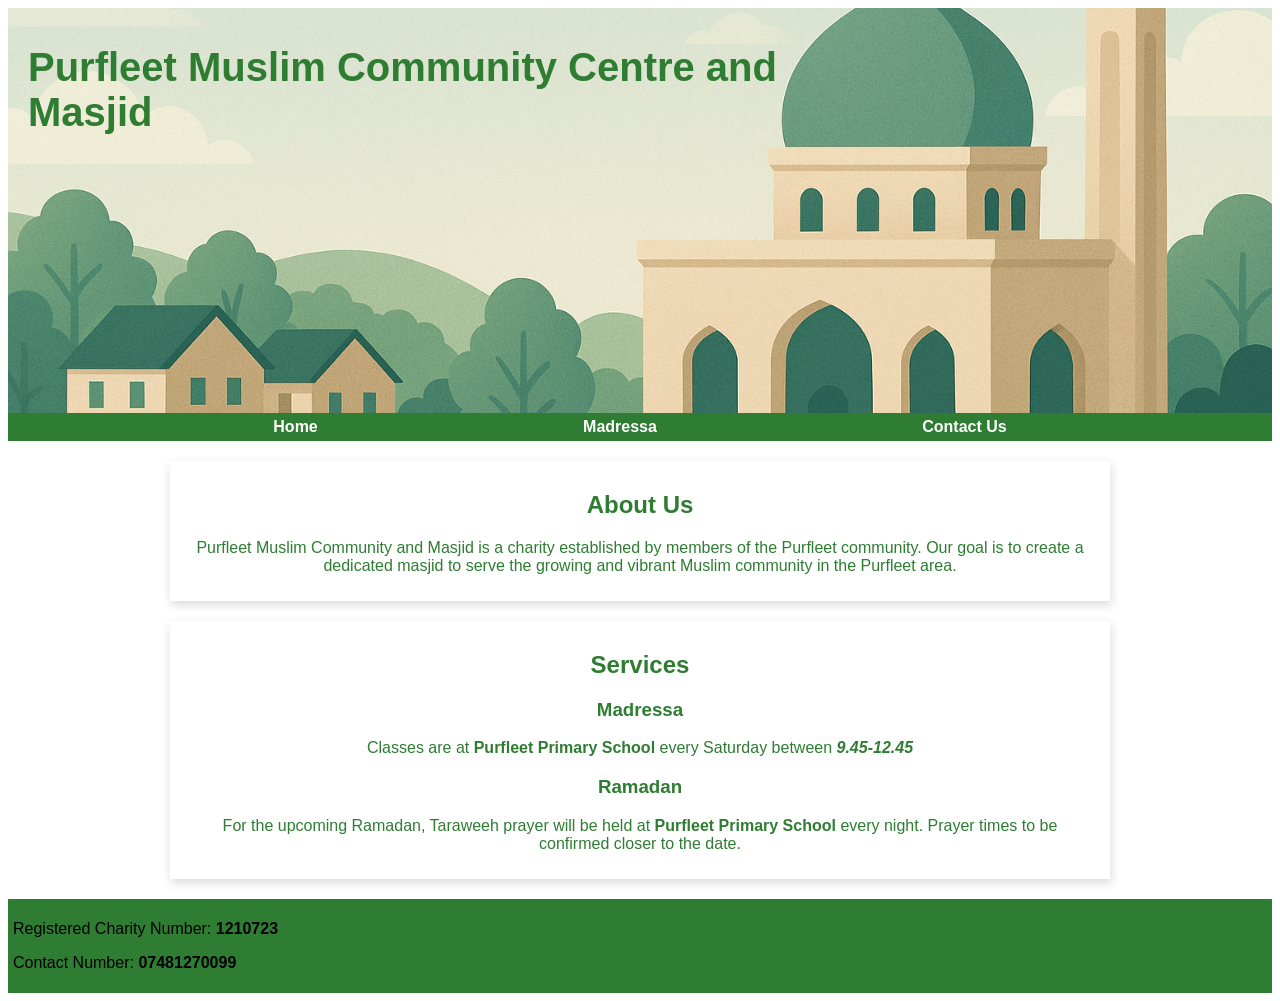
==== index.html @ 76c0813d "added about me section" ====
<!DOCTYPE html>
<html lang="en">
<head>
  <meta charset="UTF-8">
  <title>Purfleet Muslim Community Centre and Masjid</title>
  <meta name="viewport" content="width=device-width,initial-scale=1" >
  <link href="style.css" rel="stylesheet">
</head>
<body>
  <header>
    <div id="banner">
      <h1>Purfleet Muslim Community Centre and Masjid</h1>
    </div>
  </header>
    <nav class='main-nav'>
      <ul>
        <li><a href="./index.html">Home</a></li>
        <li><a href="#madressa">Madressa</a></li>
        <li><a href="#contact">Contact Us</a></li>
      </ul>
    </nav>
  <main>
    <section class='outer-section' id='about-us'>
      <h2>About Us</h2>
      <section>
        <p>Purfleet Muslim Community and Masjid is a charity established by members of the Purfleet community. Our goal is to create a dedicated masjid to serve the growing and vibrant Muslim community in the Purfleet area.</p>
      </section>
    </section>
    <section class='outer-section' id='services'>
      <h2>Services</h2>
      
      <section id="madressa">
        <h3>Madressa</h3>
        <p>Classes are at <strong>Purfleet Primary School</strong> every Saturday between <strong><em>9.45-12.45</em></strong></p>
      </section>
      <section id='ramadan'>
        <h3>Ramadan</h3>
        <p>For the upcoming Ramadan, Taraweeh prayer will be held at <strong>Purfleet Primary School</strong> every night. 
          Prayer times to be confirmed closer to the date.
        </p>
      </section>    
    </section>
    <!-- <section class='outer-section' id="prayer-time">
      <h2>Prayer Time</h2>
    </section>
    <section class='outer-section' id="so-far">
      <h2>Key Achievement</h2>
      <video src="https://www.youtube.com/watch?v=0PfQVgUFnUg" width="320" height="420" controls>
        content not available
      </video>
    </section> -->
  </main>
  <footer id='footer'>
    <p>Registered Charity Number: <strong>1210723</strong></p>
    <p id="contact">Contact Number: <strong>07481270099</strong></p>
  </footer>


  <script src="script.js"></script>
</body>
</html>
---- style.css ----
body {
  font-family: sans-serif;
  background-color: white;
}

#banner {
  background-image: url("logo3.png");
  
  width: 100%;
  height:45vh;
  background-size: cover;
  background-repeat: no-repeat;
  background-position: 100% 65%;
  position: relative;
}

h1 {
  position: absolute;
  color: #2e7d32;
  width:60%;
  top: 10px;
  left: 20px;
  font-size: clamp(1.4rem, 5vw, 2.5rem);

}

.main-nav {
  position: sticky;
  top: 0;
  z-index: 10;
  
}

.main-nav, footer {
  background-color: #2e7d32;
  padding: 5px;
}

.main-nav a {
  font-weight: 900;
  color: white;
  text-decoration: none;
  
}

.main-nav ul {
  list-style-type: none;
  margin: 0;
  padding: 0;
  display: flex;
  flex-wrap: wrap;
  justify-content: space-evenly;
}


.main-nav ul li a {
  padding: 5px;
}

li a:hover {
  background-color: #9ACD32;
}


section {
  color: #2e7d32;
  width: 80vw;
  margin: 0 auto;
  text-align: center;
  max-width: 900px;

}

.outer-section {
    padding: 10px 20px;
    margin: 20px auto;
    box-shadow: 1px 4px 10px rgba(0, 0, 0, 0.15);

}



table, th, td {
  border: 1px solid black;
}
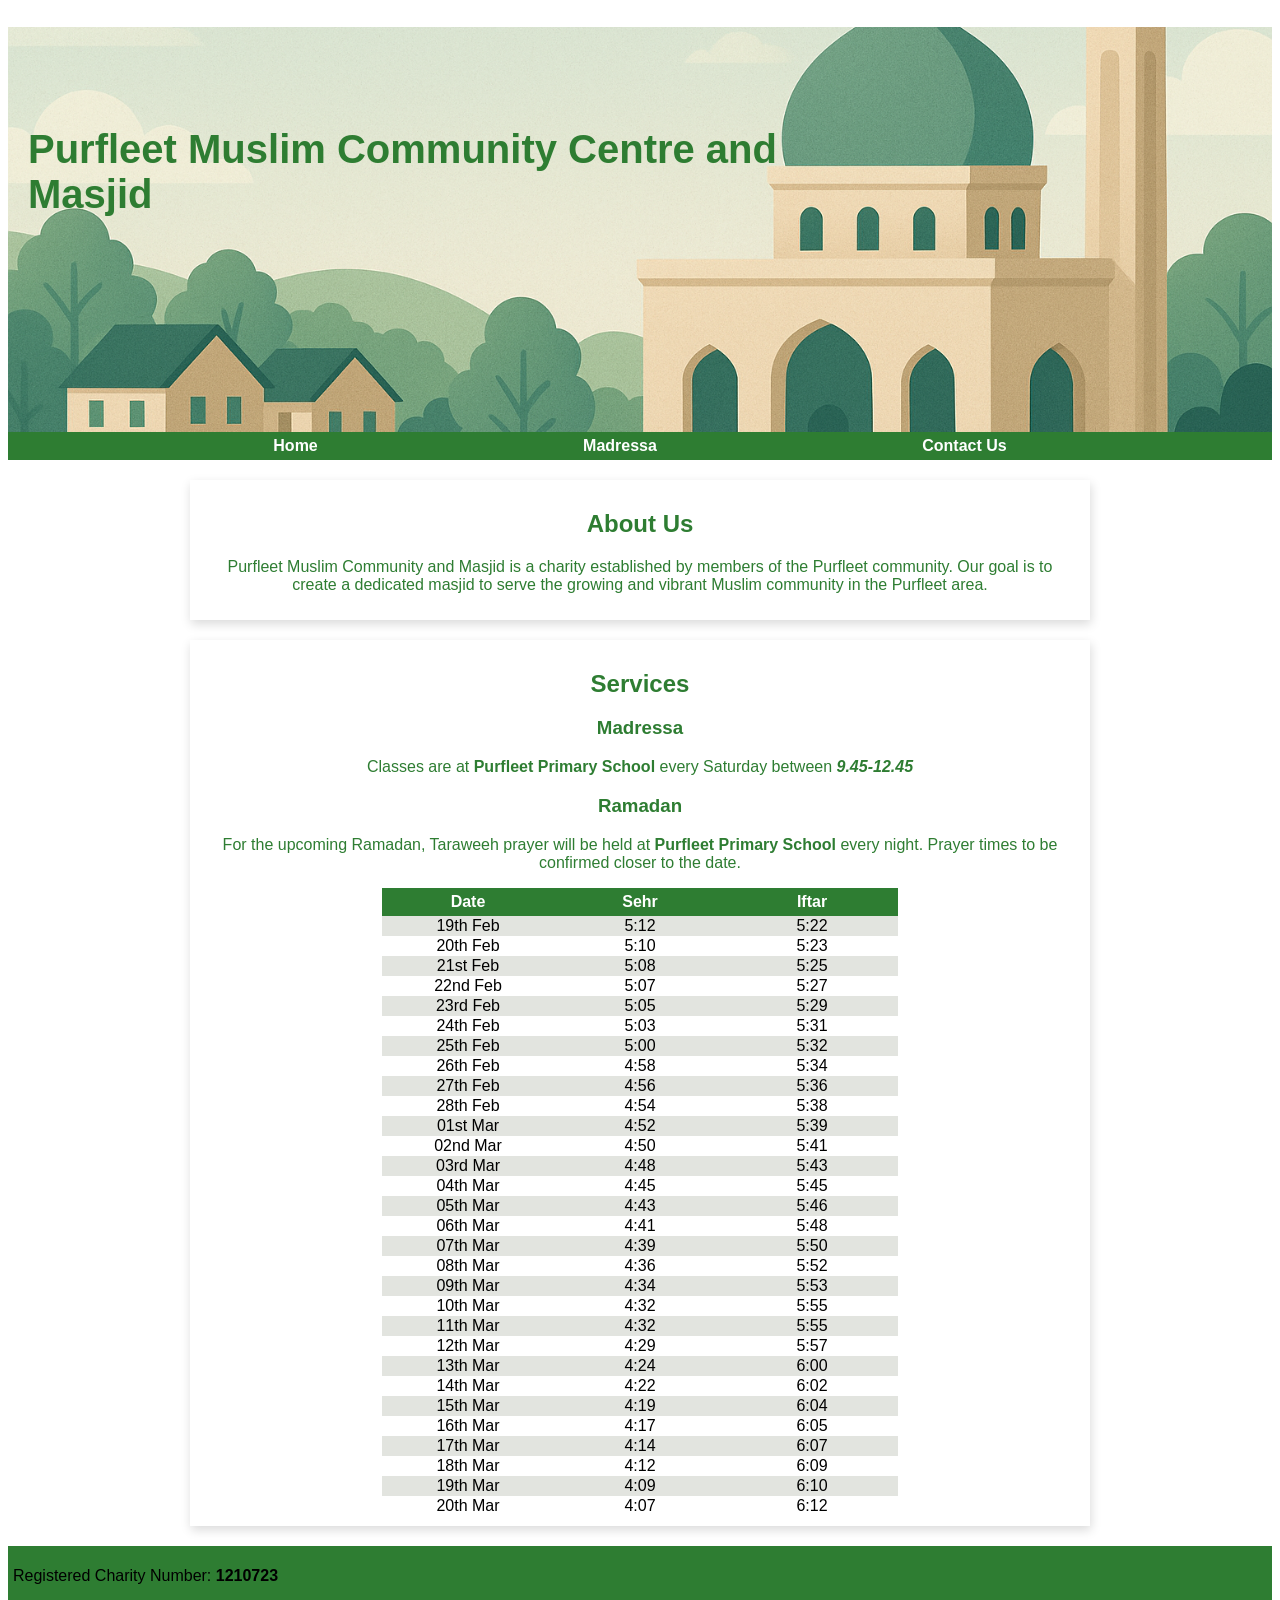
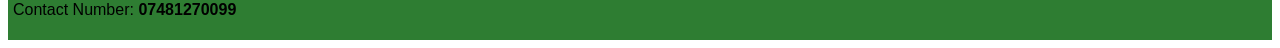
==== commit 1fadd8db: "add ramadan calander" ====
--- a/index.html
+++ b/index.html
@@ -20,6 +20,7 @@
       </ul>
     </nav>
   <main>
+    <!-- <a href="#" class="donate">Donate</a> -->
     <section class='outer-section' id='about-us'>
       <h2>About Us</h2>
       <section>
@@ -38,17 +39,360 @@
         <p>For the upcoming Ramadan, Taraweeh prayer will be held at <strong>Purfleet Primary School</strong> every night. 
           Prayer times to be confirmed closer to the date.
         </p>
+        <table>
+          <tr>
+            <th>
+              Date
+            </th>
+            <th>
+              Sehr
+            </th>
+            <th>
+              Iftar
+            </th>
+          </tr>
+          <tr class="dark">
+            <td>
+              19th Feb
+            </td>
+            <td>
+              5:12
+            </td>
+            <td>
+              5:22
+            </td>
+          </tr>
+          <tr class="light">
+            <td>
+              20th Feb
+            </td>
+            <td>
+              5:10
+            </td>
+            <td>
+              5:23
+            </td>
+          </tr>
+          <tr class="dark">
+            <td>
+              21st Feb
+            </td>
+            <td>
+              5:08
+            </td>
+            <td>
+              5:25
+            </td>
+          </tr>
+          <tr class="light">
+            <td>
+              22nd Feb
+            </td>
+            <td>
+              5:07
+            </td>
+            <td>
+              5:27
+            </td>
+          </tr>
+          <tr class="dark">
+            <td>
+              23rd Feb
+            </td>
+            <td>
+              5:05
+            </td>
+            <td>
+              5:29
+            </td>
+          </tr>
+          <tr class="light">
+            <td>
+              24th Feb
+            </td>
+            <td>
+              5:03
+            </td>
+            <td>
+              5:31
+            </td>
+          </tr>
+          <tr class="dark">
+            <td>
+              25th Feb
+            </td>
+            <td>
+              5:00
+            </td>
+            <td>
+              5:32
+            </td>
+          </tr>
+          <tr class="light">
+            <td>
+              26th Feb
+            </td>
+            <td>
+              4:58
+            </td>
+            <td>
+              5:34
+            </td>
+          </tr>
+          <tr class="dark">
+            <td>
+              27th Feb
+            </td>
+            <td>
+              4:56
+            </td>
+            <td>
+              5:36
+            </td>
+          </tr>
+          <tr class="light">
+            <td>
+              28th Feb
+            </td>
+            <td>
+              4:54
+            </td>
+            <td>
+              5:38
+            </td>
+          </tr>
+          <tr class="dark">
+            <td>
+              01st Mar
+            </td>
+            <td>
+              4:52
+            </td>
+            <td>
+              5:39
+            </td>
+          </tr>
+          <tr class="light">
+            <td>
+              02nd Mar
+            </td>
+            <td>
+              4:50
+            </td>
+            <td>
+              5:41
+            </td>
+          </tr>
+          <tr class="dark">
+            <td>
+              03rd Mar
+            </td>
+            <td>
+              4:48
+            </td>
+            <td>
+              5:43
+            </td>
+          </tr>
+          <tr class="light">
+            <td>
+              04th Mar
+            </td>
+            <td>
+              4:45
+            </td>
+            <td>
+              5:45
+            </td>
+          </tr>
+          <tr class="dark">
+            <td>
+              05th Mar
+            </td>
+            <td>
+              4:43
+            </td>
+            <td>
+              5:46
+            </td>
+          </tr>
+          <tr class="light">
+            <td>
+              06th Mar
+            </td>
+            <td>
+              4:41
+            </td>
+            <td>
+              5:48
+            </td>
+          </tr>
+          <tr class="dark">
+            <td>
+              07th Mar
+            </td>
+            <td>
+              4:39
+            </td>
+            <td>
+              5:50
+            </td>
+          </tr>
+          <tr class="light">
+            <td>
+              08th Mar
+            </td>
+            <td>
+              4:36
+            </td>
+            <td>
+              5:52
+            </td>
+          </tr>
+          <tr class="dark">
+            <td>
+              09th Mar
+            </td>
+            <td>
+              4:34
+            </td>
+            <td>
+              5:53
+            </td>
+          </tr>
+          <tr class="light">
+            <td>
+              10th Mar
+            </td>
+            <td>
+              4:32
+            </td>
+            <td>
+              5:55
+            </td>
+          </tr>
+          <tr class="dark">
+            <td>
+              11th Mar
+            </td>
+            <td>
+              4:32
+            </td>
+            <td>
+              5:55
+            </td>
+          </tr>
+          <tr class="light">
+            <td>
+              12th Mar
+            </td>
+            <td>
+              4:29
+            </td>
+            <td>
+              5:57
+            </td>
+          </tr>
+          <tr class="dark">
+            <td>
+              13th Mar
+            </td>
+            <td>
+              4:24
+            </td>
+            <td>
+              6:00
+            </td>
+          </tr>
+          <tr class="light">
+            <td>
+              14th Mar
+            </td>
+            <td>
+              4:22
+            </td>
+            <td>
+              6:02
+            </td>
+          </tr>
+          <tr class="dark">
+            <td>
+              15th Mar
+            </td>
+            <td>
+              4:19
+            </td>
+            <td>
+              6:04
+            </td>
+          </tr>
+          <tr class="light">
+            <td>
+              16th Mar
+            </td>
+            <td>
+              4:17
+            </td>
+            <td>
+              6:05
+            </td>
+          </tr>
+          <tr class="dark">
+            <td>
+              17th Mar
+            </td>
+            <td>
+              4:14
+            </td>
+            <td>
+              6:07
+            </td>
+          </tr>
+          <tr class="light">
+            <td>
+              18th Mar
+            </td>
+            <td>
+              4:12
+            </td>
+            <td>
+              6:09
+            </td>
+          </tr>
+          <tr class="dark">
+            <td>
+              19th Mar
+            </td>
+            <td>
+              4:09
+            </td>
+            <td>
+              6:10
+            </td>
+          </tr>
+          <tr class="light">
+            <td>
+              20th Mar
+            </td>
+            <td>
+              4:07
+            </td>
+            <td>
+              6:12
+            </td>
+          </tr>
+        </table>
       </section>    
     </section>
     <!-- <section class='outer-section' id="prayer-time">
       <h2>Prayer Time</h2>
-    </section>
-    <section class='outer-section' id="so-far">
+    </section> -->
+    <!-- <section class='outer-section' id="so-far">
       <h2>Key Achievement</h2>
       <video src="https://www.youtube.com/watch?v=0PfQVgUFnUg" width="320" height="420" controls>
         content not available
-      </video>
-    </section> -->
+      </video> -->
+    </section>
   </main>
   <footer id='footer'>
     <p>Registered Charity Number: <strong>1210723</strong></p>
@@ -58,4 +402,4 @@
 
   <script src="script.js"></script>
 </body>
-</html>
+</html>
--- a/style.css
+++ b/style.css
@@ -3,26 +3,33 @@
   background-color: white;
 }
 
+* {
+  box-sizing: border-box;
+}
+
+
 #banner {
   background-image: url("logo3.png");
-  
   width: 100%;
   height:45vh;
   background-size: cover;
   background-repeat: no-repeat;
   background-position: 100% 65%;
-  position: relative;
 }
 
+
+
 h1 {
-  position: absolute;
+  position: relative;
   color: #2e7d32;
   width:60%;
-  top: 10px;
+  top: 100px;
   left: 20px;
   font-size: clamp(1.4rem, 5vw, 2.5rem);
 
 }
+
+
 
 .main-nav {
   position: sticky;
@@ -36,7 +43,7 @@
   padding: 5px;
 }
 
-.main-nav a {
+.main-nav a, .donate {
   font-weight: 900;
   color: white;
   text-decoration: none;
@@ -57,14 +64,31 @@
   padding: 5px;
 }
 
-li a:hover {
+li a:hover, a.donate:hover {
   background-color: #9ACD32;
 }
 
+main {
+  width: 80vw;
+  margin: 0 auto;
+}
+
+.donate {
+  display: block;
+  padding: 5px;
+  background-color: #2e7d32;
+  margin-top: 50px;
+  margin: 10px auto;
+  text-align: center;
+  color: white;
+  border-radius: 5px;
+  max-width: 900px;
+
+}
 
 section {
   color: #2e7d32;
-  width: 80vw;
+  /* we still need margin to be auto since once we hit max-width but the main tag still will expand pass 900px so we need to center it within the main parent container */
   margin: 0 auto;
   text-align: center;
   max-width: 900px;
@@ -80,9 +104,31 @@
 
 
 
-table, th, td {
-  border: 1px solid black;
+ #ramadan table {
+  margin: 0 auto;
+  color: white;
+  border-collapse: collapse;
+  width: 60%;
+  table-layout: fixed;
+
+
+ }
+
+td {
+  color: black;
 }
 
+ #ramadan table th {
+    background-color: #2e7d32;
+    font-weight: 750;
+    padding: 5px;
+ }
 
+ #ramadan table .dark {
+  background-color: #e2e4df;
+ }
 
+ table .light {
+  background-color: #ffffff;
+ }
+
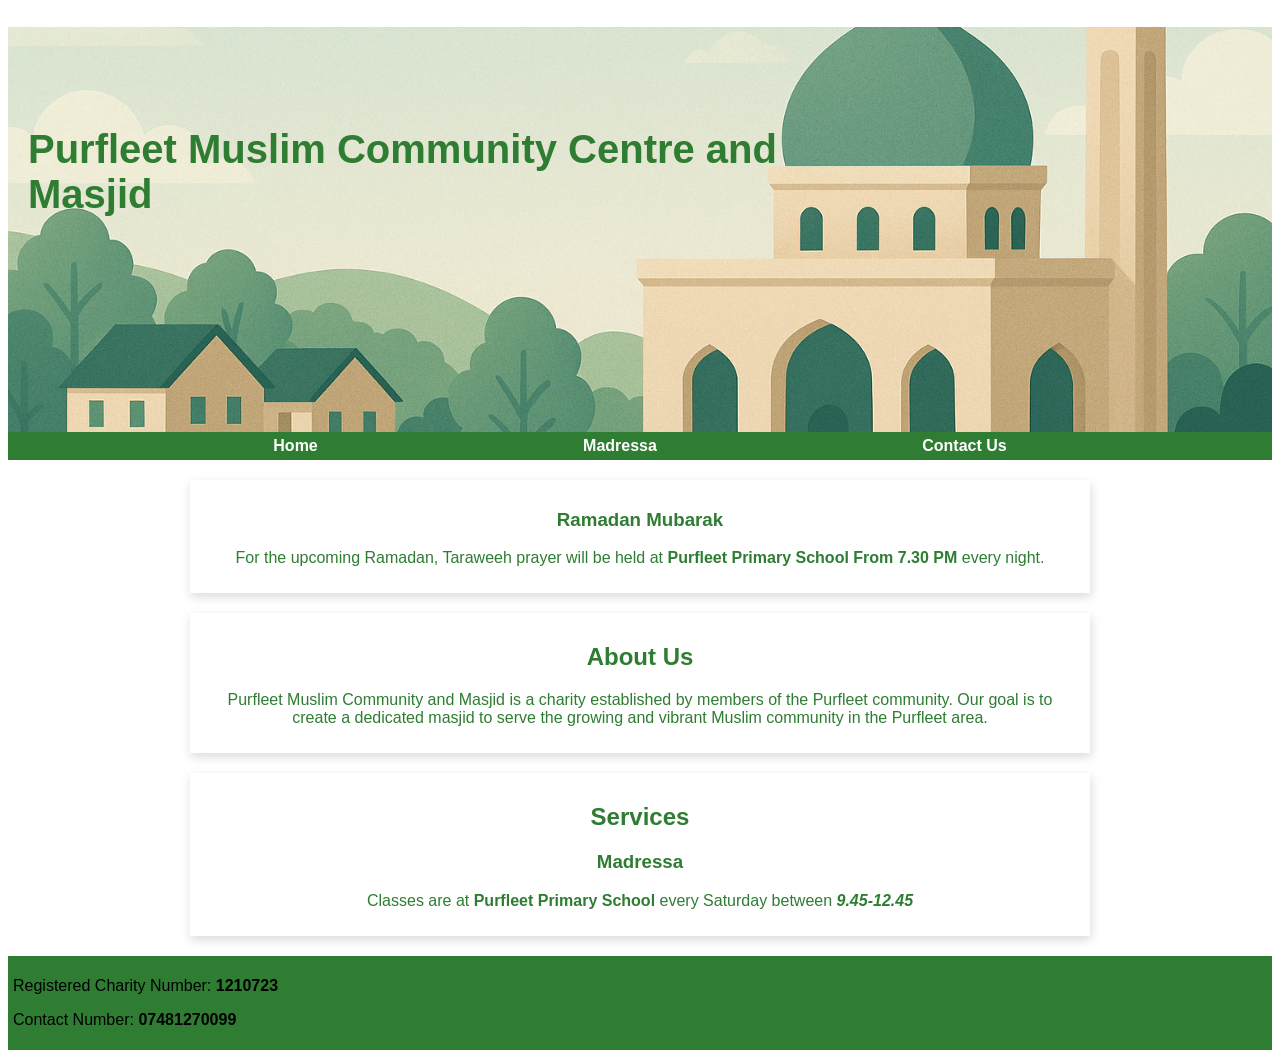
==== commit 26c0a0cc: "removed calander" ====
--- a/index.html
+++ b/index.html
@@ -21,6 +21,13 @@
     </nav>
   <main>
     <!-- <a href="#" class="donate">Donate</a> -->
+    <section class="outer-section" id="in-ramadarn">
+            <section id='ramadan'>
+        <h3>Ramadan Mubarak</h3>
+        <p>For the upcoming Ramadan, Taraweeh prayer will be held at <strong>Purfleet Primary School From 7.30 PM</strong> every night.
+        </p>
+      </section>    
+    </section>
     <section class='outer-section' id='about-us'>
       <h2>About Us</h2>
       <section>
@@ -35,353 +42,10 @@
         <p>Classes are at <strong>Purfleet Primary School</strong> every Saturday between <strong><em>9.45-12.45</em></strong></p>
       </section>
       <section id='ramadan'>
-        <h3>Ramadan</h3>
+        <!-- <h3>Ramadan</h3>
         <p>For the upcoming Ramadan, Taraweeh prayer will be held at <strong>Purfleet Primary School</strong> every night. 
           Prayer times to be confirmed closer to the date.
-        </p>
-        <table>
-          <tr>
-            <th>
-              Date
-            </th>
-            <th>
-              Sehr
-            </th>
-            <th>
-              Iftar
-            </th>
-          </tr>
-          <tr class="dark">
-            <td>
-              19th Feb
-            </td>
-            <td>
-              5:12
-            </td>
-            <td>
-              5:22
-            </td>
-          </tr>
-          <tr class="light">
-            <td>
-              20th Feb
-            </td>
-            <td>
-              5:10
-            </td>
-            <td>
-              5:23
-            </td>
-          </tr>
-          <tr class="dark">
-            <td>
-              21st Feb
-            </td>
-            <td>
-              5:08
-            </td>
-            <td>
-              5:25
-            </td>
-          </tr>
-          <tr class="light">
-            <td>
-              22nd Feb
-            </td>
-            <td>
-              5:07
-            </td>
-            <td>
-              5:27
-            </td>
-          </tr>
-          <tr class="dark">
-            <td>
-              23rd Feb
-            </td>
-            <td>
-              5:05
-            </td>
-            <td>
-              5:29
-            </td>
-          </tr>
-          <tr class="light">
-            <td>
-              24th Feb
-            </td>
-            <td>
-              5:03
-            </td>
-            <td>
-              5:31
-            </td>
-          </tr>
-          <tr class="dark">
-            <td>
-              25th Feb
-            </td>
-            <td>
-              5:00
-            </td>
-            <td>
-              5:32
-            </td>
-          </tr>
-          <tr class="light">
-            <td>
-              26th Feb
-            </td>
-            <td>
-              4:58
-            </td>
-            <td>
-              5:34
-            </td>
-          </tr>
-          <tr class="dark">
-            <td>
-              27th Feb
-            </td>
-            <td>
-              4:56
-            </td>
-            <td>
-              5:36
-            </td>
-          </tr>
-          <tr class="light">
-            <td>
-              28th Feb
-            </td>
-            <td>
-              4:54
-            </td>
-            <td>
-              5:38
-            </td>
-          </tr>
-          <tr class="dark">
-            <td>
-              01st Mar
-            </td>
-            <td>
-              4:52
-            </td>
-            <td>
-              5:39
-            </td>
-          </tr>
-          <tr class="light">
-            <td>
-              02nd Mar
-            </td>
-            <td>
-              4:50
-            </td>
-            <td>
-              5:41
-            </td>
-          </tr>
-          <tr class="dark">
-            <td>
-              03rd Mar
-            </td>
-            <td>
-              4:48
-            </td>
-            <td>
-              5:43
-            </td>
-          </tr>
-          <tr class="light">
-            <td>
-              04th Mar
-            </td>
-            <td>
-              4:45
-            </td>
-            <td>
-              5:45
-            </td>
-          </tr>
-          <tr class="dark">
-            <td>
-              05th Mar
-            </td>
-            <td>
-              4:43
-            </td>
-            <td>
-              5:46
-            </td>
-          </tr>
-          <tr class="light">
-            <td>
-              06th Mar
-            </td>
-            <td>
-              4:41
-            </td>
-            <td>
-              5:48
-            </td>
-          </tr>
-          <tr class="dark">
-            <td>
-              07th Mar
-            </td>
-            <td>
-              4:39
-            </td>
-            <td>
-              5:50
-            </td>
-          </tr>
-          <tr class="light">
-            <td>
-              08th Mar
-            </td>
-            <td>
-              4:36
-            </td>
-            <td>
-              5:52
-            </td>
-          </tr>
-          <tr class="dark">
-            <td>
-              09th Mar
-            </td>
-            <td>
-              4:34
-            </td>
-            <td>
-              5:53
-            </td>
-          </tr>
-          <tr class="light">
-            <td>
-              10th Mar
-            </td>
-            <td>
-              4:32
-            </td>
-            <td>
-              5:55
-            </td>
-          </tr>
-          <tr class="dark">
-            <td>
-              11th Mar
-            </td>
-            <td>
-              4:32
-            </td>
-            <td>
-              5:55
-            </td>
-          </tr>
-          <tr class="light">
-            <td>
-              12th Mar
-            </td>
-            <td>
-              4:29
-            </td>
-            <td>
-              5:57
-            </td>
-          </tr>
-          <tr class="dark">
-            <td>
-              13th Mar
-            </td>
-            <td>
-              4:24
-            </td>
-            <td>
-              6:00
-            </td>
-          </tr>
-          <tr class="light">
-            <td>
-              14th Mar
-            </td>
-            <td>
-              4:22
-            </td>
-            <td>
-              6:02
-            </td>
-          </tr>
-          <tr class="dark">
-            <td>
-              15th Mar
-            </td>
-            <td>
-              4:19
-            </td>
-            <td>
-              6:04
-            </td>
-          </tr>
-          <tr class="light">
-            <td>
-              16th Mar
-            </td>
-            <td>
-              4:17
-            </td>
-            <td>
-              6:05
-            </td>
-          </tr>
-          <tr class="dark">
-            <td>
-              17th Mar
-            </td>
-            <td>
-              4:14
-            </td>
-            <td>
-              6:07
-            </td>
-          </tr>
-          <tr class="light">
-            <td>
-              18th Mar
-            </td>
-            <td>
-              4:12
-            </td>
-            <td>
-              6:09
-            </td>
-          </tr>
-          <tr class="dark">
-            <td>
-              19th Mar
-            </td>
-            <td>
-              4:09
-            </td>
-            <td>
-              6:10
-            </td>
-          </tr>
-          <tr class="light">
-            <td>
-              20th Mar
-            </td>
-            <td>
-              4:07
-            </td>
-            <td>
-              6:12
-            </td>
-          </tr>
-        </table>
+        </p> -->
       </section>    
     </section>
     <!-- <section class='outer-section' id="prayer-time">
--- a/style.css
+++ b/style.css
@@ -104,11 +104,11 @@
 
 
 
- #ramadan table {
+table {
   margin: 0 auto;
   color: white;
   border-collapse: collapse;
-  width: 60%;
+  width: 80%;
   table-layout: fixed;
 
 
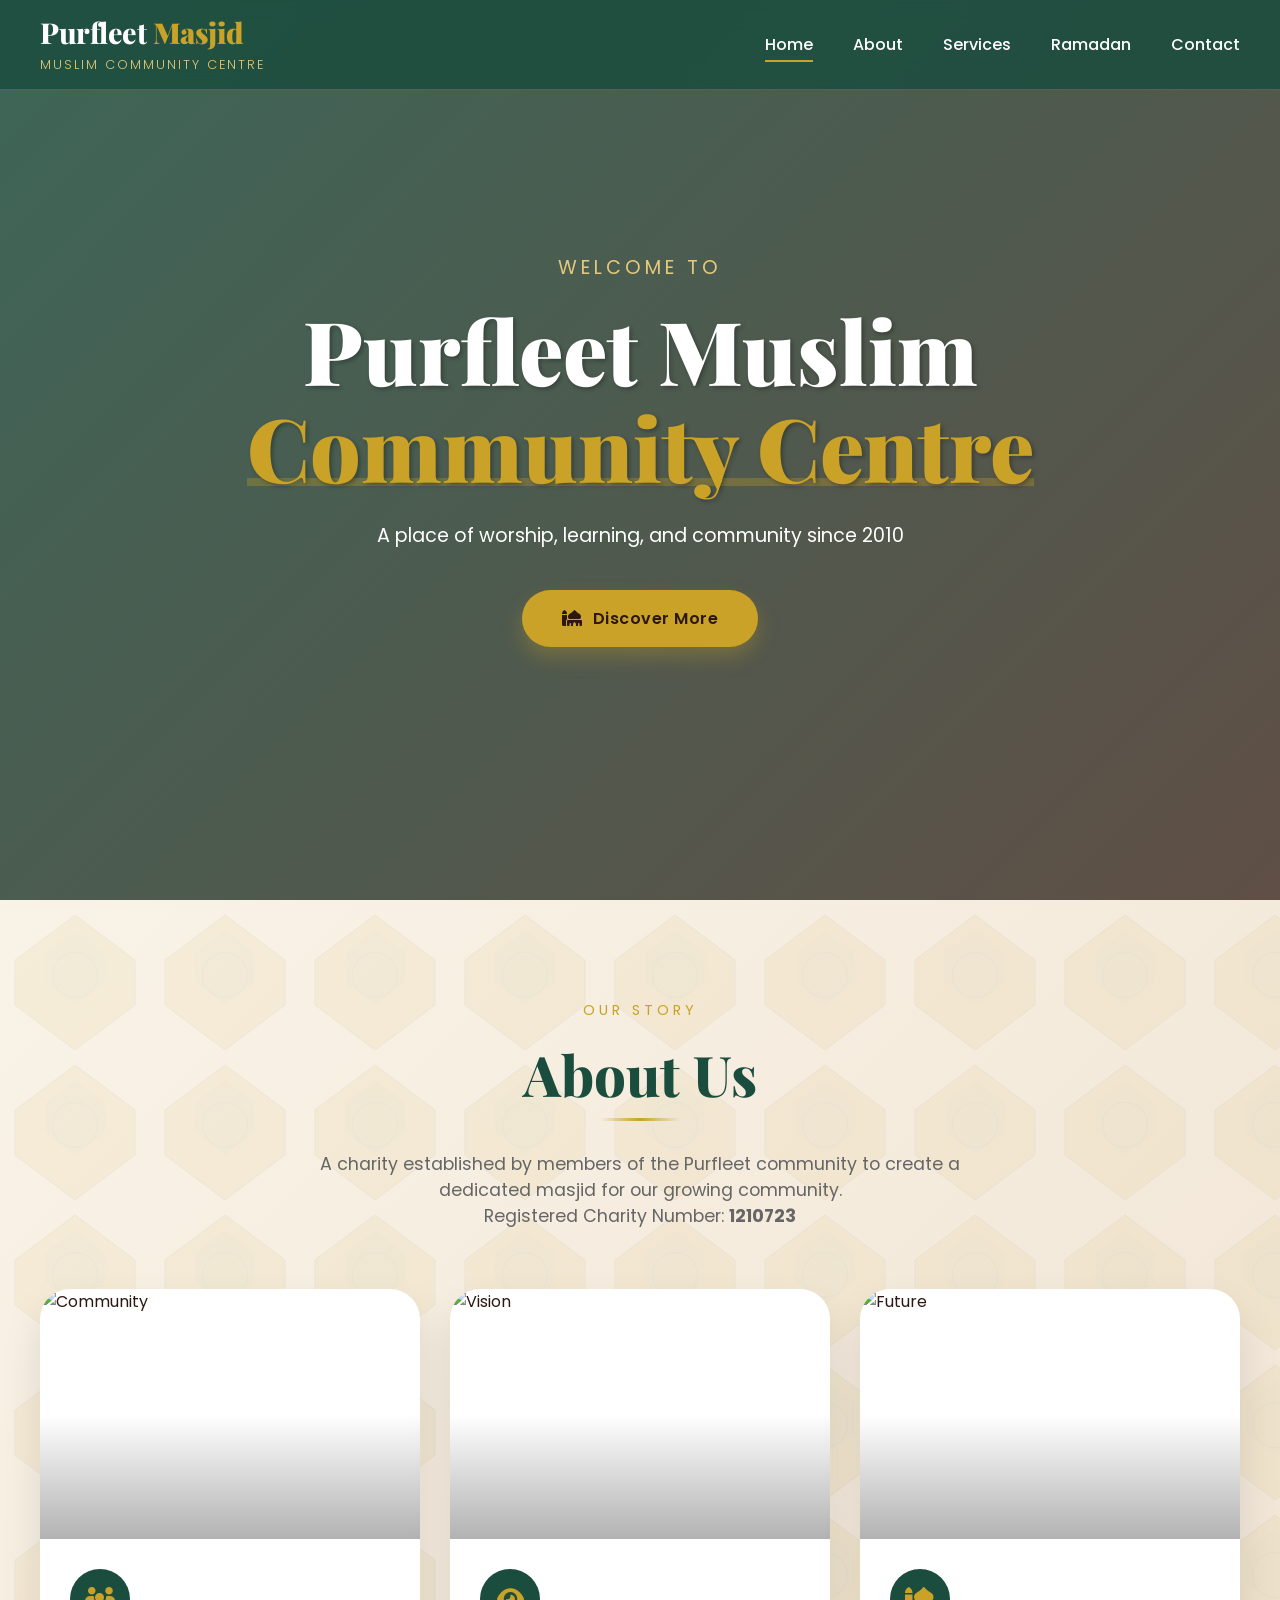
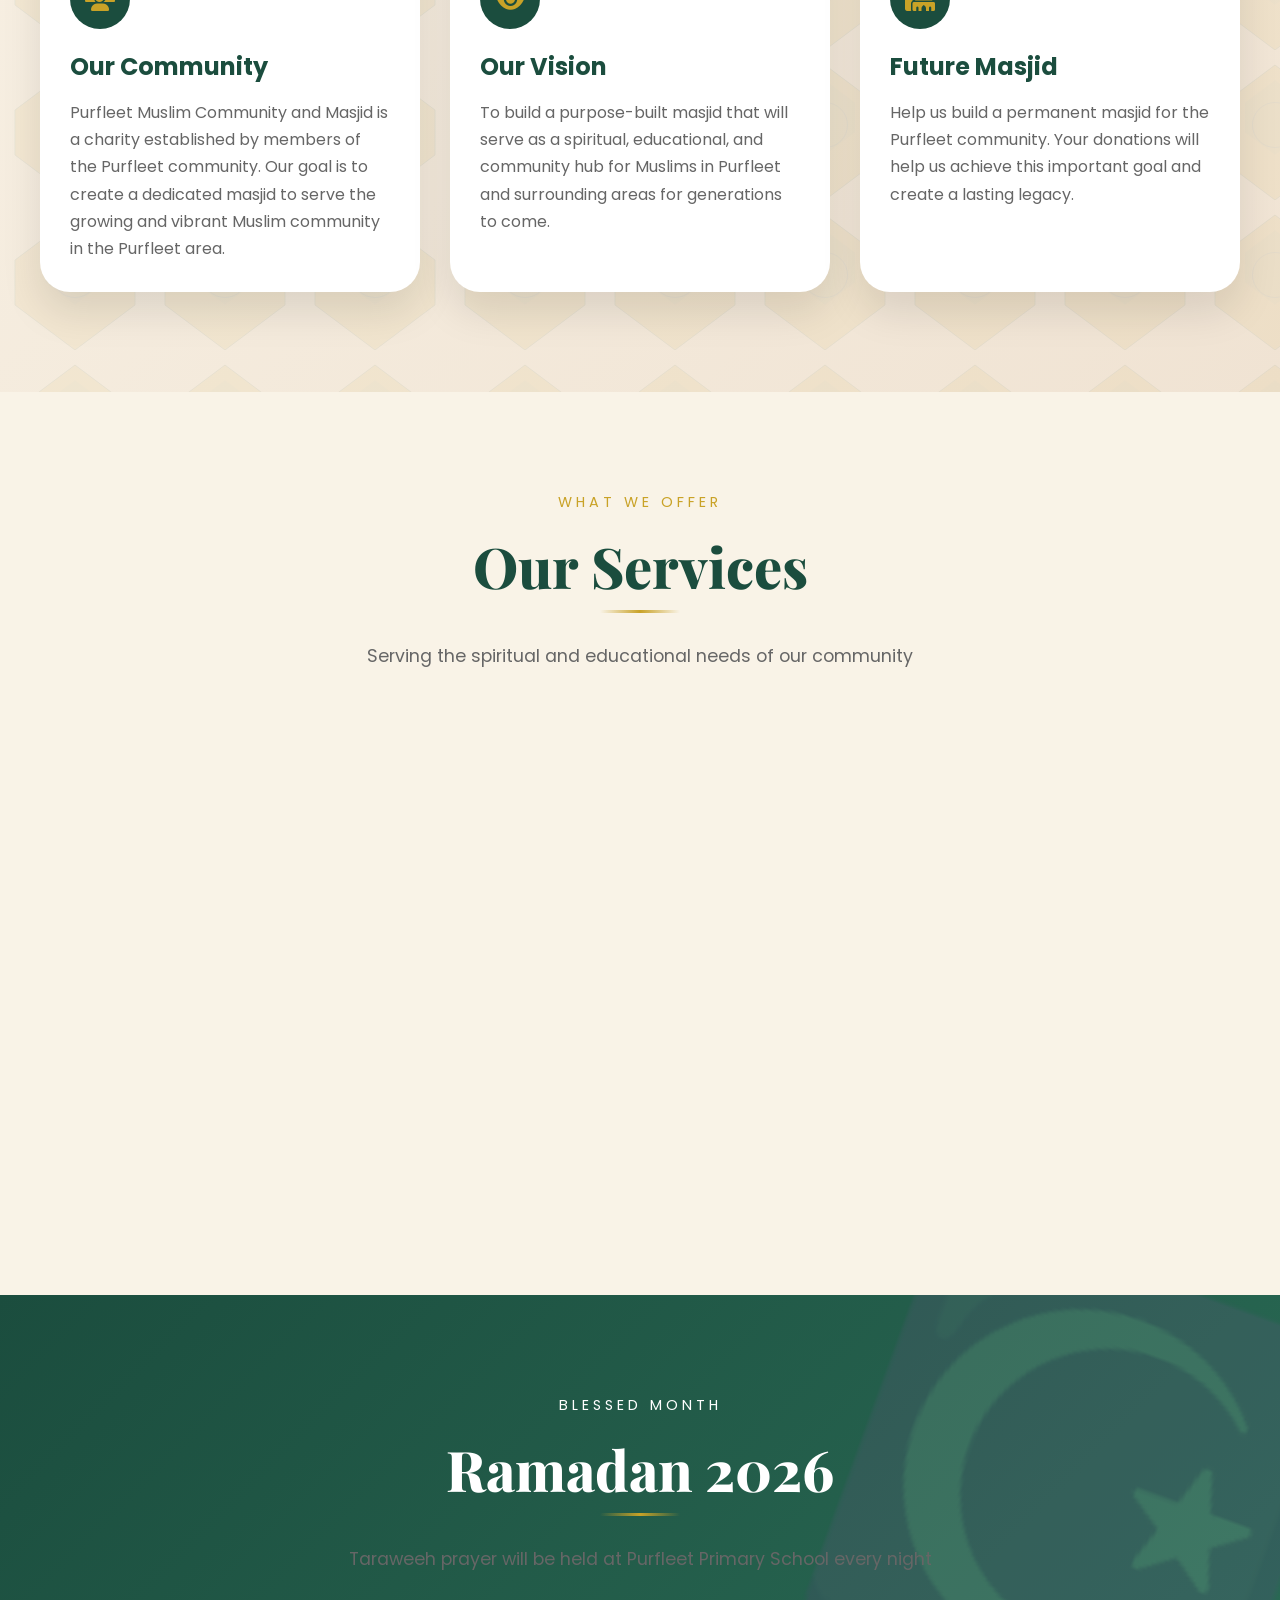
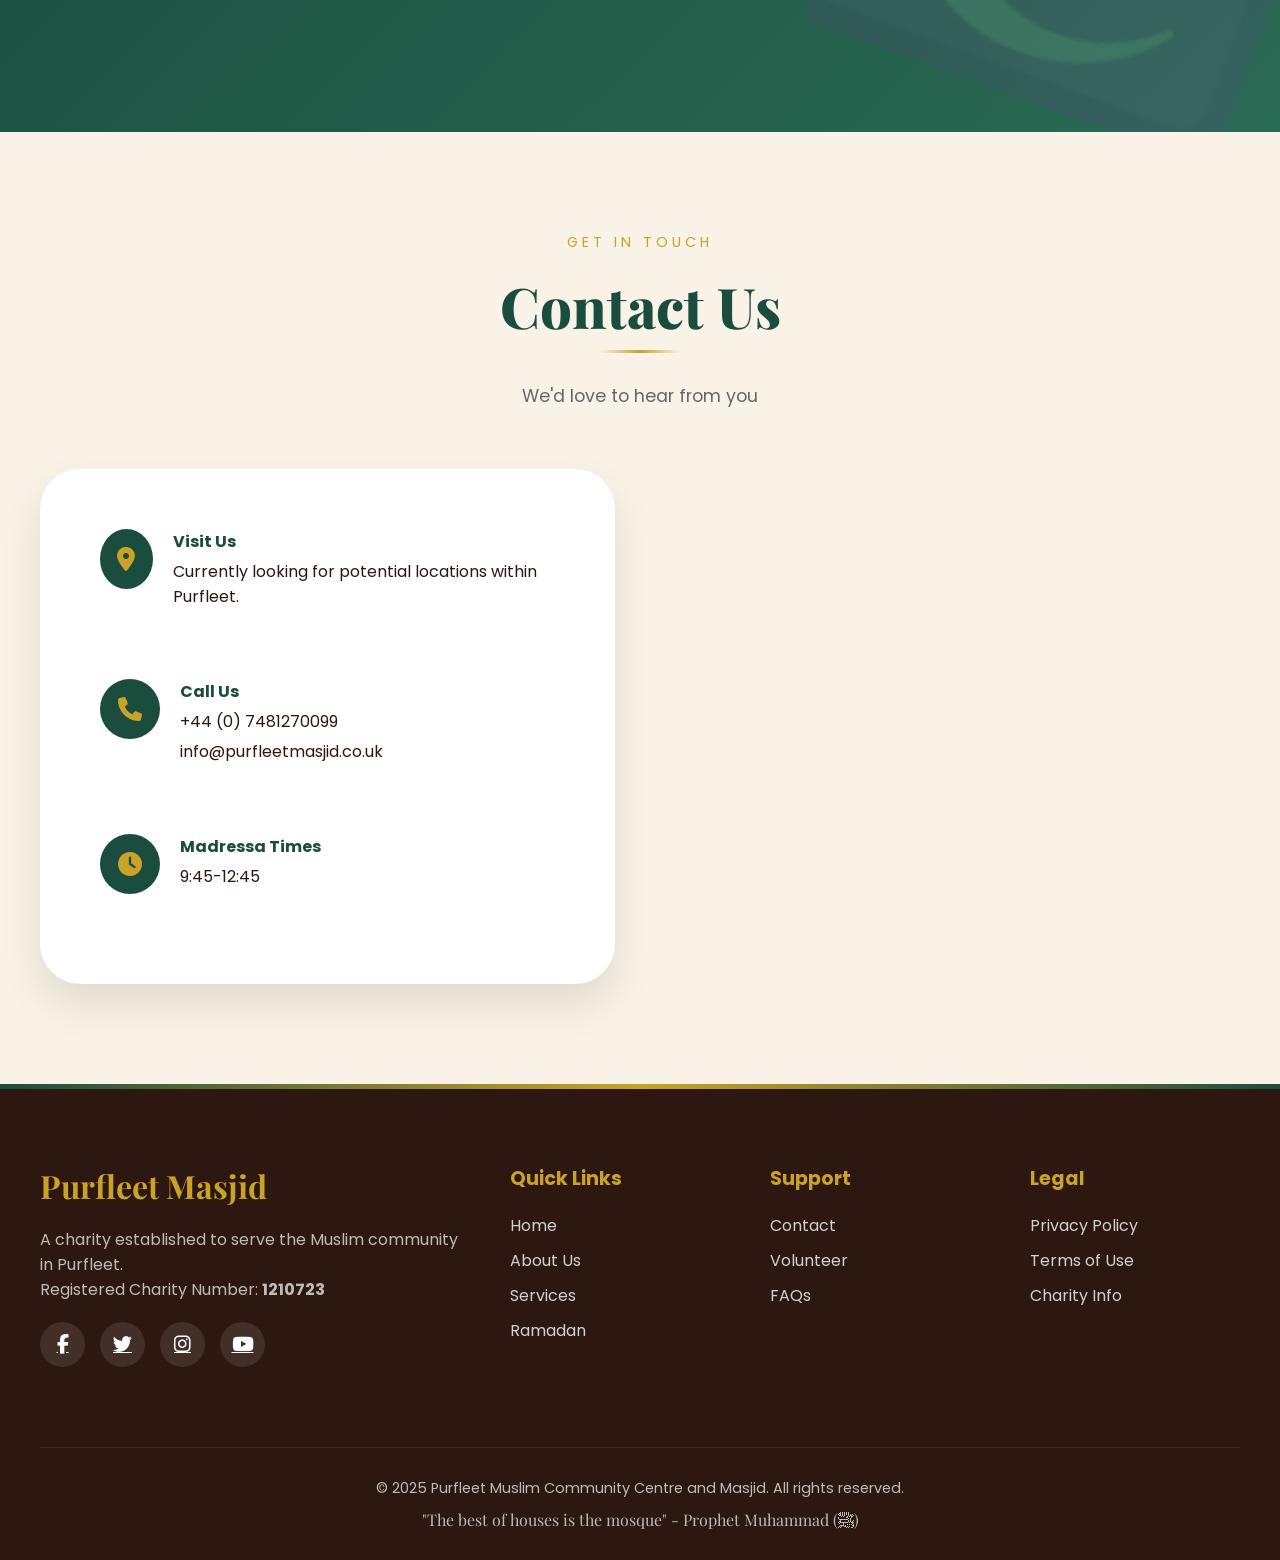
==== commit aeef3095: "updated look" ====
--- a/index.html
+++ b/index.html
@@ -1,69 +1,1536 @@
 <!DOCTYPE html>
 <html lang="en">
 <head>
-  <meta charset="UTF-8">
-  <title>Purfleet Muslim Community Centre and Masjid</title>
-  <meta name="viewport" content="width=device-width,initial-scale=1" >
-  <link href="style.css" rel="stylesheet">
+    <meta charset="UTF-8">
+    <meta name="viewport" content="width=device-width, initial-scale=1.0">
+    <title>Purfleet Masjid | Community & Spirituality</title>
+    <!-- Font Awesome 6 -->
+    <link rel="stylesheet" href="https://cdnjs.cloudflare.com/ajax/libs/font-awesome/6.4.0/css/all.min.css">
+    <!-- Google Fonts - More Premium Fonts -->
+    <link href="https://fonts.googleapis.com/css2?family=Playfair+Display:wght@400;500;600;700;800;900&family=Poppins:wght@300;400;500;600;700&display=swap" rel="stylesheet">
+    <!-- AOS Animation -->
+    <link href="https://unpkg.com/aos@2.3.1/dist/aos.css" rel="stylesheet">
+    <!-- Swiper for Carousels -->
+    <link rel="stylesheet" href="https://cdn.jsdelivr.net/npm/swiper@11/swiper-bundle.min.css" />
+    <style>
+        * {
+            margin: 0;
+            padding: 0;
+            box-sizing: border-box;
+        }
+
+        :root {
+            --primary-green: #1B4D3E;
+            --secondary-green: #2A6B55;
+            --accent-gold: #C9A227;
+            --light-gold: #E5C87B;
+            --cream: #F9F3E7;
+            --deep-cream: #F0E3D3;
+            --dark-brown: #2C1810;
+            --text-dark: #2C1810;
+            --text-light: #FFFFFF;
+            --shadow-premium: 0 20px 40px rgba(0,0,0,0.15), 0 10px 20px rgba(0,0,0,0.1);
+            --transition-smooth: all 0.5s cubic-bezier(0.4, 0, 0.2, 1);
+        }
+
+        body {
+            font-family: 'Poppins', sans-serif;
+            color: var(--text-dark);
+            background-color: var(--cream);
+            overflow-x: hidden;
+        }
+
+        /* Premium Islamic Pattern Background */
+        .premium-bg {
+            position: relative;
+            background: linear-gradient(135deg, var(--cream) 0%, var(--deep-cream) 100%);
+        }
+
+        .premium-bg::before {
+            content: "";
+            position: absolute;
+            top: 0;
+            left: 0;
+            right: 0;
+            bottom: 0;
+            background-image: url('data:image/svg+xml;utf8,<svg xmlns="http://www.w3.org/2000/svg" viewBox="0 0 200 200" opacity="0.08"><path d="M100 20 L180 80 L180 140 L100 200 L20 140 L20 80 Z" fill="%23C9A227" stroke="%231B4D3E" stroke-width="1"/><circle cx="100" cy="100" r="30" fill="none" stroke="%231B4D3E" stroke-width="1"/><path d="M100 40 L140 70 L140 110 L100 140 L60 110 L60 70 Z" fill="%231B4D3E" opacity="0.2"/></svg>');
+            background-size: 150px 150px;
+            background-repeat: repeat;
+            pointer-events: none;
+            animation: patternFloat 30s linear infinite;
+        }
+
+        @keyframes patternFloat {
+            0% { background-position: 0 0; }
+            100% { background-position: 300px 300px; }
+        }
+
+        .container {
+            max-width: 1400px;
+            margin: 0 auto;
+            padding: 0 40px;
+            position: relative;
+            z-index: 2;
+        }
+
+        @media (max-width: 768px) {
+            .container {
+                padding: 0 20px;
+            }
+        }
+
+        /* Glass Morphism Header */
+        .header {
+            position: fixed;
+            top: 0;
+            left: 0;
+            right: 0;
+            z-index: 1000;
+            background: rgba(27, 77, 62, 0.85);
+            backdrop-filter: blur(12px);
+            -webkit-backdrop-filter: blur(12px);
+            border-bottom: 1px solid rgba(201, 162, 39, 0.3);
+            padding: 15px 0;
+            transition: var(--transition-smooth);
+        }
+
+        .header.scrolled {
+            padding: 10px 0;
+            background: rgba(27, 77, 62, 0.95);
+            box-shadow: 0 10px 30px rgba(0,0,0,0.2);
+        }
+
+        .header-content {
+            display: flex;
+            justify-content: space-between;
+            align-items: center;
+        }
+
+        .logo {
+            position: relative;
+        }
+
+        .logo h1 {
+            font-family: 'Playfair Display', serif;
+            font-size: 1.8rem;
+            font-weight: 800;
+            color: var(--text-light);
+            letter-spacing: -0.5px;
+            line-height: 1.2;
+            position: relative;
+            display: inline-block;
+        }
+
+        .logo h1 span {
+            color: var(--accent-gold);
+            font-weight: 900;
+        }
+
+        .logo p {
+            color: var(--light-gold);
+            font-size: 0.8rem;
+            letter-spacing: 2px;
+            text-transform: uppercase;
+            margin-top: 5px;
+            font-weight: 300;
+        }
+
+        .nav-menu {
+            display: flex;
+            gap: 40px;
+        }
+
+        .nav-menu a {
+            color: var(--text-light);
+            text-decoration: none;
+            font-weight: 500;
+            font-size: 1rem;
+            position: relative;
+            padding: 5px 0;
+            transition: var(--transition-smooth);
+        }
+
+        .nav-menu a::before {
+            content: '';
+            position: absolute;
+            bottom: 0;
+            left: 0;
+            width: 0;
+            height: 2px;
+            background: var(--accent-gold);
+            transition: var(--transition-smooth);
+        }
+
+        .nav-menu a:hover::before,
+        .nav-menu a.active::before {
+            width: 100%;
+        }
+
+        .nav-menu a:hover {
+            color: var(--accent-gold);
+            transform: translateY(-2px);
+        }
+
+        .menu-toggle {
+            display: none;
+            color: white;
+            font-size: 1.8rem;
+            cursor: pointer;
+            transition: var(--transition-smooth);
+        }
+
+        .menu-toggle:hover {
+            color: var(--accent-gold);
+            transform: scale(1.1);
+        }
+
+        /* Hero Section - Cinematic */
+        .hero {
+            min-height: 100vh;
+            position: relative;
+            overflow: hidden;
+            display: flex;
+            align-items: center;
+            justify-content: center;
+            text-align: center;
+            color: var(--text-light);
+        }
+
+        .hero-video-bg {
+            position: absolute;
+            top: 0;
+            left: 0;
+            width: 100%;
+            height: 100%;
+            object-fit: cover;
+            z-index: -2;
+        }
+
+        .hero-overlay {
+            position: absolute;
+            top: 0;
+            left: 0;
+            right: 0;
+            bottom: 0;
+            background: linear-gradient(135deg, rgba(27,77,62,0.85) 0%, rgba(44,24,16,0.75) 100%);
+            z-index: -1;
+        }
+
+        .hero-content {
+            max-width: 900px;
+            padding: 0 20px;
+            z-index: 2;
+        }
+
+        .hero-subtitle {
+            font-size: 1.2rem;
+            text-transform: uppercase;
+            letter-spacing: 4px;
+            color: var(--light-gold);
+            margin-bottom: 20px;
+            animation: fadeInDown 1s ease;
+        }
+
+        .hero h1 {
+            font-family: 'Playfair Display', serif;
+            font-size: 5.5rem;
+            font-weight: 900;
+            line-height: 1.1;
+            margin-bottom: 25px;
+            text-shadow: 2px 2px 4px rgba(0,0,0,0.3);
+            animation: fadeInUp 1s ease 0.2s both;
+        }
+
+        .hero h1 span {
+            color: var(--accent-gold);
+            position: relative;
+            display: inline-block;
+        }
+
+        .hero h1 span::after {
+            content: '';
+            position: absolute;
+            bottom: 10px;
+            left: 0;
+            width: 100%;
+            height: 8px;
+            background: var(--accent-gold);
+            opacity: 0.3;
+            z-index: -1;
+        }
+
+        .hero-description {
+            font-size: 1.2rem;
+            margin-bottom: 40px;
+            opacity: 0.9;
+            animation: fadeInUp 1s ease 0.4s both;
+        }
+
+        .hero-buttons {
+            display: flex;
+            gap: 20px;
+            justify-content: center;
+            animation: fadeInUp 1s ease 0.6s both;
+        }
+
+        .btn {
+            display: inline-flex;
+            align-items: center;
+            gap: 10px;
+            padding: 16px 40px;
+            border-radius: 50px;
+            text-decoration: none;
+            font-weight: 600;
+            letter-spacing: 0.5px;
+            transition: var(--transition-smooth);
+            position: relative;
+            overflow: hidden;
+            border: none;
+            cursor: pointer;
+            font-size: 1rem;
+        }
+
+        .btn::before {
+            content: '';
+            position: absolute;
+            top: 0;
+            left: -100%;
+            width: 100%;
+            height: 100%;
+            background: linear-gradient(90deg, transparent, rgba(255,255,255,0.2), transparent);
+            transition: left 0.5s ease;
+        }
+
+        .btn:hover::before {
+            left: 100%;
+        }
+
+        .btn-primary {
+            background: var(--accent-gold);
+            color: var(--dark-brown);
+            box-shadow: 0 10px 20px rgba(201,162,39,0.3);
+        }
+
+        .btn-primary:hover {
+            background: var(--light-gold);
+            transform: translateY(-3px);
+            box-shadow: 0 15px 30px rgba(201,162,39,0.4);
+        }
+
+        .btn-outline {
+            background: transparent;
+            color: var(--text-light);
+            border: 2px solid var(--accent-gold);
+        }
+
+        .btn-outline:hover {
+            background: var(--accent-gold);
+            color: var(--dark-brown);
+            transform: translateY(-3px);
+        }
+
+        @keyframes fadeInDown {
+            from {
+                opacity: 0;
+                transform: translateY(-30px);
+            }
+            to {
+                opacity: 1;
+                transform: translateY(0);
+            }
+        }
+
+        @keyframes fadeInUp {
+            from {
+                opacity: 0;
+                transform: translateY(30px);
+            }
+            to {
+                opacity: 1;
+                transform: translateY(0);
+            }
+        }
+
+        /* Prayer Times - Floating Card */
+        .prayer-floating {
+            position: relative;
+            margin-top: -80px;
+            z-index: 10;
+        }
+
+        .prayer-card {
+            background: white;
+            border-radius: 20px;
+            padding: 30px;
+            box-shadow: var(--shadow-premium);
+            display: grid;
+            grid-template-columns: repeat(5, 1fr);
+            gap: 20px;
+            backdrop-filter: blur(10px);
+            background: rgba(255,255,255,0.95);
+            border: 1px solid rgba(201,162,39,0.2);
+        }
+
+        .prayer-item {
+            text-align: center;
+            padding: 15px;
+            border-radius: 15px;
+            transition: var(--transition-smooth);
+            cursor: pointer;
+        }
+
+        .prayer-item:hover {
+            background: linear-gradient(135deg, var(--primary-green), var(--secondary-green));
+            color: white;
+            transform: translateY(-5px);
+            box-shadow: 0 10px 20px rgba(27,77,62,0.2);
+        }
+
+        .prayer-item:hover i,
+        .prayer-item:hover .prayer-name {
+            color: var(--accent-gold);
+        }
+
+        .prayer-item i {
+            font-size: 2rem;
+            color: var(--primary-green);
+            margin-bottom: 10px;
+        }
+
+        .prayer-name {
+            font-weight: 600;
+            margin-bottom: 5px;
+        }
+
+        .prayer-time {
+            font-size: 1.3rem;
+            font-weight: 700;
+            color: var(--accent-gold);
+        }
+
+        .prayer-iqamah {
+            font-size: 0.8rem;
+            opacity: 0.8;
+        }
+
+        /* Section Styles */
+        .section {
+            padding: 100px 0;
+            position: relative;
+        }
+
+        .section-header {
+            text-align: center;
+            margin-bottom: 60px;
+        }
+
+        .section-subtitle {
+            color: var(--accent-gold);
+            text-transform: uppercase;
+            letter-spacing: 4px;
+            font-size: 0.9rem;
+            margin-bottom: 15px;
+        }
+
+        .section-title {
+            font-family: 'Playfair Display', serif;
+            font-size: 3.5rem;
+            font-weight: 800;
+            color: var(--primary-green);
+            margin-bottom: 20px;
+            position: relative;
+            display: inline-block;
+        }
+
+        .section-title::after {
+            content: '';
+            position: absolute;
+            bottom: -10px;
+            left: 50%;
+            transform: translateX(-50%);
+            width: 80px;
+            height: 3px;
+            background: linear-gradient(90deg, transparent, var(--accent-gold), transparent);
+        }
+
+        .section-description {
+            max-width: 700px;
+            margin: 20px auto 0;
+            color: #666;
+            font-size: 1.1rem;
+        }
+
+        /* About Cards - Premium */
+        .about-grid {
+            display: grid;
+            grid-template-columns: repeat(3, 1fr);
+            gap: 30px;
+            margin-top: 50px;
+        }
+
+        .about-card {
+            background: white;
+            border-radius: 30px;
+            overflow: hidden;
+            box-shadow: 0 20px 40px rgba(0,0,0,0.1);
+            transition: var(--transition-smooth);
+            position: relative;
+        }
+
+        .about-card::before {
+            content: '';
+            position: absolute;
+            top: 0;
+            left: 0;
+            right: 0;
+            height: 5px;
+            background: linear-gradient(90deg, var(--primary-green), var(--accent-gold));
+            transform: scaleX(0);
+            transition: var(--transition-smooth);
+        }
+
+        .about-card:hover::before {
+            transform: scaleX(1);
+        }
+
+        .about-card:hover {
+            transform: translateY(-15px);
+            box-shadow: 0 30px 60px rgba(27,77,62,0.2);
+        }
+
+        .card-image {
+            height: 250px;
+            overflow: hidden;
+            position: relative;
+        }
+
+        .card-image img {
+            width: 100%;
+            height: 100%;
+            object-fit: cover;
+            transition: var(--transition-smooth);
+        }
+
+        .about-card:hover .card-image img {
+            transform: scale(1.1);
+        }
+
+        .card-image::after {
+            content: '';
+            position: absolute;
+            bottom: 0;
+            left: 0;
+            right: 0;
+            height: 50%;
+            background: linear-gradient(transparent, rgba(0,0,0,0.3));
+        }
+
+        .card-content {
+            padding: 30px;
+            position: relative;
+        }
+
+        .card-icon {
+            width: 60px;
+            height: 60px;
+            background: var(--primary-green);
+            border-radius: 50%;
+            display: flex;
+            align-items: center;
+            justify-content: center;
+            margin-bottom: 20px;
+            color: var(--accent-gold);
+            font-size: 1.5rem;
+            transition: var(--transition-smooth);
+        }
+
+        .about-card:hover .card-icon {
+            background: var(--accent-gold);
+            color: var(--primary-green);
+            transform: rotate(360deg);
+        }
+
+        .card-content h3 {
+            font-size: 1.5rem;
+            margin-bottom: 15px;
+            color: var(--primary-green);
+        }
+
+        .card-content p {
+            color: #666;
+            line-height: 1.7;
+        }
+
+        /* Services Slider */
+        .services-slider {
+            margin-top: 50px;
+        }
+
+        .service-slide {
+            background: white;
+            border-radius: 30px;
+            overflow: hidden;
+            box-shadow: 0 20px 40px rgba(0,0,0,0.1);
+        }
+
+        .service-image {
+            height: 300px;
+            position: relative;
+            overflow: hidden;
+        }
+
+        .service-image img {
+            width: 100%;
+            height: 100%;
+            object-fit: cover;
+            transition: var(--transition-smooth);
+        }
+
+        .service-slide:hover .service-image img {
+            transform: scale(1.1);
+        }
+
+        .service-overlay {
+            position: absolute;
+            bottom: 0;
+            left: 0;
+            right: 0;
+            padding: 30px;
+            background: linear-gradient(transparent, rgba(0,0,0,0.8));
+            color: white;
+            transform: translateY(100%);
+            transition: var(--transition-smooth);
+        }
+
+        .service-slide:hover .service-overlay {
+            transform: translateY(0);
+        }
+
+        .service-content {
+            padding: 30px;
+        }
+
+        .service-content h3 {
+            font-size: 1.5rem;
+            color: var(--primary-green);
+            margin-bottom: 10px;
+        }
+
+        .service-content p {
+            color: #666;
+            margin-bottom: 15px;
+        }
+
+        .service-meta {
+            display: flex;
+            gap: 20px;
+            color: var(--accent-gold);
+            font-size: 0.9rem;
+        }
+
+        .service-meta i {
+            margin-right: 5px;
+        }
+
+        /* Ramadan Table - Elegant */
+        .ramadan-section {
+            background: linear-gradient(135deg, var(--primary-green), var(--secondary-green));
+            color: white;
+            position: relative;
+            overflow: hidden;
+        }
+
+        .ramadan-section::before {
+            content: "☪️";
+            position: absolute;
+            font-size: 400px;
+            opacity: 0.1;
+            bottom: -50px;
+            right: -50px;
+            transform: rotate(20deg);
+        }
+
+        .ramadan-section .section-title,
+        .ramadan-section .section-subtitle {
+            color: white;
+        }
+
+        .table-premium {
+            background: white;
+            border-radius: 20px;
+            overflow: hidden;
+            box-shadow: var(--shadow-premium);
+            margin-top: 50px;
+        }
+
+        .table-premium table {
+            width: 100%;
+            border-collapse: collapse;
+        }
+
+        .table-premium th {
+            background: var(--primary-green);
+            color: var(--accent-gold);
+            font-weight: 600;
+            padding: 20px;
+            font-size: 1.1rem;
+        }
+
+        .table-premium td {
+            padding: 15px 20px;
+            text-align: center;
+            border-bottom: 1px solid #eee;
+            color: var(--text-dark);
+        }
+
+        .table-premium tr:hover td {
+            background: rgba(201,162,39,0.1);
+            transition: var(--transition-smooth);
+        }
+
+        .table-premium tr:last-child td {
+            border-bottom: none;
+        }
+
+        /* Donation Section - Premium */
+        .donation-premium {
+            background: url('https://images.unsplash.com/photo-1584278916081-2f76d6a66c84?ixlib=rb-1.2.1&auto=format&fit=crop&w=1950&q=80') center/cover fixed;
+            position: relative;
+            color: white;
+        }
+
+        .donation-premium::before {
+            content: '';
+            position: absolute;
+            top: 0;
+            left: 0;
+            right: 0;
+            bottom: 0;
+            background: linear-gradient(135deg, rgba(27,77,62,0.95), rgba(44,24,16,0.95));
+        }
+
+        .donation-content {
+            position: relative;
+            z-index: 2;
+            max-width: 600px;
+            margin: 0 auto;
+        }
+
+        .donation-card {
+            background: rgba(255,255,255,0.1);
+            backdrop-filter: blur(20px);
+            -webkit-backdrop-filter: blur(20px);
+            border: 1px solid rgba(255,255,255,0.2);
+            border-radius: 40px;
+            padding: 50px;
+            text-align: center;
+            margin-top: 50px;
+        }
+
+        .donation-amounts {
+            display: grid;
+            grid-template-columns: repeat(3, 1fr);
+            gap: 15px;
+            margin: 40px 0;
+        }
+
+        .amount-option {
+            background: rgba(255,255,255,0.15);
+            border: 2px solid rgba(255,255,255,0.1);
+            padding: 20px;
+            border-radius: 20px;
+            cursor: pointer;
+            transition: var(--transition-smooth);
+        }
+
+        .amount-option:hover {
+            background: var(--accent-gold);
+            border-color: var(--accent-gold);
+            transform: translateY(-5px);
+        }
+
+        .amount-option.selected {
+            background: var(--accent-gold);
+            border-color: white;
+            box-shadow: 0 10px 20px rgba(201,162,39,0.3);
+        }
+
+        .amount-option .amount {
+            font-size: 2rem;
+            font-weight: 800;
+            color: white;
+        }
+
+        .amount-option .currency {
+            font-size: 1rem;
+            opacity: 0.8;
+        }
+
+        .donate-now-btn {
+            background: var(--accent-gold);
+            color: var(--dark-brown);
+            border: none;
+            padding: 20px 40px;
+            border-radius: 50px;
+            font-size: 1.2rem;
+            font-weight: 700;
+            width: 100%;
+            cursor: pointer;
+            transition: var(--transition-smooth);
+            display: flex;
+            align-items: center;
+            justify-content: center;
+            gap: 10px;
+        }
+
+        .donate-now-btn:hover {
+            background: var(--light-gold);
+            transform: translateY(-3px);
+            box-shadow: 0 20px 40px rgba(201,162,39,0.4);
+        }
+
+        /* Contact Section */
+        .contact-grid {
+            display: grid;
+            grid-template-columns: 1fr 1fr;
+            gap: 50px;
+            margin-top: 50px;
+        }
+
+        .contact-info-premium {
+            background: white;
+            border-radius: 40px;
+            padding: 40px;
+            box-shadow: 0 20px 40px rgba(0,0,0,0.1);
+        }
+
+        .contact-item {
+            display: flex;
+            gap: 20px;
+            margin-bottom: 30px;
+            padding: 20px;
+            border-radius: 20px;
+            transition: var(--transition-smooth);
+        }
+
+        .contact-item:hover {
+            background: rgba(201,162,39,0.1);
+            transform: translateX(10px);
+        }
+
+        .contact-icon {
+            width: 60px;
+            height: 60px;
+            background: var(--primary-green);
+            border-radius: 50%;
+            display: flex;
+            align-items: center;
+            justify-content: center;
+            color: var(--accent-gold);
+            font-size: 1.5rem;
+        }
+
+        .contact-text h4 {
+            color: var(--primary-green);
+            margin-bottom: 5px;
+        }
+
+        .map-premium {
+            border-radius: 40px;
+            overflow: hidden;
+            box-shadow: 0 20px 40px rgba(0,0,0,0.1);
+            height: 100%;
+        }
+
+        /* Footer - Premium */
+        .footer-premium {
+            background: var(--dark-brown);
+            color: white;
+            position: relative;
+            overflow: hidden;
+        }
+
+        .footer-premium::before {
+            content: '';
+            position: absolute;
+            top: 0;
+            left: 0;
+            right: 0;
+            height: 5px;
+            background: linear-gradient(90deg, var(--primary-green), var(--accent-gold), var(--primary-green));
+        }
+
+        .footer-grid {
+            display: grid;
+            grid-template-columns: 2fr 1fr 1fr 1fr;
+            gap: 50px;
+            padding: 80px 0;
+        }
+
+        .footer-logo h2 {
+            font-family: 'Playfair Display', serif;
+            font-size: 2rem;
+            margin-bottom: 20px;
+            color: var(--accent-gold);
+        }
+
+        .footer-links h4 {
+            color: var(--accent-gold);
+            margin-bottom: 20px;
+            font-size: 1.2rem;
+        }
+
+        .footer-links ul {
+            list-style: none;
+        }
+
+        .footer-links li {
+            margin-bottom: 10px;
+        }
+
+        .footer-links a {
+            color: white;
+            text-decoration: none;
+            transition: var(--transition-smooth);
+            opacity: 0.8;
+        }
+
+        .footer-links a:hover {
+            color: var(--accent-gold);
+            opacity: 1;
+            padding-left: 10px;
+        }
+
+        .social-links {
+            display: flex;
+            gap: 15px;
+            margin-top: 20px;
+        }
+
+        .social-links a {
+            width: 45px;
+            height: 45px;
+            background: rgba(255,255,255,0.1);
+            border-radius: 50%;
+            display: flex;
+            align-items: center;
+            justify-content: center;
+            color: white;
+            font-size: 1.2rem;
+            transition: var(--transition-smooth);
+        }
+
+        .social-links a:hover {
+            background: var(--accent-gold);
+            color: var(--dark-brown);
+            transform: translateY(-5px);
+        }
+
+        .copyright {
+            text-align: center;
+            padding: 30px 0;
+            border-top: 1px solid rgba(255,255,255,0.1);
+            opacity: 0.7;
+            font-size: 0.9rem;
+        }
+
+        /* Animations */
+        @keyframes float {
+            0%, 100% { transform: translateY(0); }
+            50% { transform: translateY(-10px); }
+        }
+
+        .float-animation {
+            animation: float 3s ease-in-out infinite;
+        }
+
+        /* Responsive */
+        @media (max-width: 1024px) {
+            .hero h1 {
+                font-size: 4rem;
+            }
+            
+            .about-grid {
+                grid-template-columns: repeat(2, 1fr);
+            }
+            
+            .footer-grid {
+                grid-template-columns: repeat(2, 1fr);
+            }
+        }
+
+        @media (max-width: 768px) {
+            .menu-toggle {
+                display: block;
+            }
+
+            .nav-menu {
+                display: none;
+                position: absolute;
+                top: 100%;
+                left: 0;
+                right: 0;
+                background: rgba(27,77,62,0.95);
+                backdrop-filter: blur(10px);
+                flex-direction: column;
+                align-items: center;
+                padding: 30px;
+                gap: 20px;
+                border-top: 1px solid rgba(201,162,39,0.3);
+            }
+
+            .nav-menu.active {
+                display: flex;
+            }
+
+            .hero h1 {
+                font-size: 3rem;
+            }
+
+            .prayer-card {
+                grid-template-columns: repeat(2, 1fr);
+            }
+
+            .about-grid,
+            .contact-grid {
+                grid-template-columns: 1fr;
+            }
+
+            .donation-amounts {
+                grid-template-columns: repeat(2, 1fr);
+            }
+        }
+
+        @media (max-width: 480px) {
+            .hero h1 {
+                font-size: 2.2rem;
+            }
+
+            .hero-buttons {
+                flex-direction: column;
+            }
+
+            .prayer-card {
+                grid-template-columns: 1fr;
+            }
+
+            .section-title {
+                font-size: 2.5rem;
+            }
+
+            .donation-amounts {
+                grid-template-columns: 1fr;
+            }
+        }
+
+        /* Loading Animation */
+        .loading-screen {
+            position: fixed;
+            top: 0;
+            left: 0;
+            right: 0;
+            bottom: 0;
+            background: var(--primary-green);
+            display: flex;
+            align-items: center;
+            justify-content: center;
+            z-index: 9999;
+            transition: opacity 0.5s ease;
+        }
+
+        .loading-screen.hidden {
+            opacity: 0;
+            pointer-events: none;
+        }
+
+        .loading-spinner {
+            width: 80px;
+            height: 80px;
+            border: 5px solid rgba(255,255,255,0.1);
+            border-top-color: var(--accent-gold);
+            border-radius: 50%;
+            animation: spin 1s linear infinite;
+        }
+
+        @keyframes spin {
+            to { transform: rotate(360deg); }
+        }
+    </style>
 </head>
 <body>
-  <header>
-    <div id="banner">
-      <h1>Purfleet Muslim Community Centre and Masjid</h1>
+    <!-- Loading Screen -->
+    <div class="loading-screen" id="loading">
+        <div class="loading-spinner"></div>
     </div>
-  </header>
-    <nav class='main-nav'>
-      <ul>
-        <li><a href="./index.html">Home</a></li>
-        <li><a href="#madressa">Madressa</a></li>
-        <li><a href="#contact">Contact Us</a></li>
-      </ul>
-    </nav>
-  <main>
-    <!-- <a href="#" class="donate">Donate</a> -->
-    <section class="outer-section" id="in-ramadarn">
-            <section id='ramadan'>
-        <h3>Ramadan Mubarak</h3>
-        <p>For the upcoming Ramadan, Taraweeh prayer will be held at <strong>Purfleet Primary School From 7.30 PM</strong> every night.
-        </p>
-      </section>    
+
+    <!-- Header -->
+    <header class="header" id="header">
+        <div class="container header-content">
+            <div class="logo" data-aos="fade-right" data-aos-duration="1000">
+                <h1>Purfleet <span>Masjid</span></h1>
+                <p>Muslim Community Centre</p>
+            </div>
+            <div class="menu-toggle" onclick="toggleMenu()">
+                <i class="fas fa-bars"></i>
+            </div>
+            <nav class="nav-menu" id="navMenu">
+                <a href="#home" class="active">Home</a>
+                <a href="#about">About</a>
+                <a href="#services">Services</a>
+                <a href="#ramadan">Ramadan</a>
+                <!-- <a href="#donate">Donate</a> -->
+                <a href="#contact">Contact</a>
+            </nav>
+        </div>
+    </header>
+
+    <!-- Hero Section -->
+    <section id="home" class="hero">
+        <div class="hero-overlay"></div>
+        <div class="hero-content">
+            <div class="hero-subtitle" data-aos="fade-down" data-aos-duration="1000">Welcome to</div>
+            <h1 data-aos="fade-up" data-aos-duration="1000" data-aos-delay="200">
+                Purfleet Muslim<br><span>Community Centre</span>
+            </h1>
+            <p class="hero-description" data-aos="fade-up" data-aos-duration="1000" data-aos-delay="400">
+                A place of worship, learning, and community since 2010
+            </p>
+            <div class="hero-buttons" data-aos="fade-up" data-aos-duration="1000" data-aos-delay="600">
+                <a href="#about" class="btn btn-primary">
+                    <i class="fas fa-mosque"></i>
+                    Discover More
+                </a>
+                <!-- <a href="#donate" class="btn btn-outline">
+                    <i class="fas fa-hand-holding-heart"></i>
+                    Support Us
+                </a> -->
+            </div>
+        </div>
     </section>
-    <section class='outer-section' id='about-us'>
-      <h2>About Us</h2>
-      <section>
-        <p>Purfleet Muslim Community and Masjid is a charity established by members of the Purfleet community. Our goal is to create a dedicated masjid to serve the growing and vibrant Muslim community in the Purfleet area.</p>
-      </section>
+
+    <!-- Floating Prayer Times -->
+    <!-- <div class="prayer-floating">
+        <div class="container">
+            <div class="prayer-card" data-aos="fade-up" data-aos-duration="1000" data-aos-delay="800">
+                <div class="prayer-item">
+                    <i class="fas fa-sun"></i>
+                    <div class="prayer-name">Fajr</div>
+                    <div class="prayer-time">5:30 AM</div>
+                    <div class="prayer-iqamah">Iqamah: 5:45 AM</div>
+                </div>
+                <div class="prayer-item">
+                    <i class="fas fa-sun"></i>
+                    <div class="prayer-name">Dhuhr</div>
+                    <div class="prayer-time">12:15 PM</div>
+                    <div class="prayer-iqamah">Iqamah: 12:30 PM</div>
+                </div>
+                <div class="prayer-item">
+                    <i class="fas fa-sun"></i>
+                    <div class="prayer-name">Asr</div>
+                    <div class="prayer-time">3:45 PM</div>
+                    <div class="prayer-iqamah">Iqamah: 4:00 PM</div>
+                </div>
+                <div class="prayer-item">
+                    <i class="fas fa-moon"></i>
+                    <div class="prayer-name">Maghrib</div>
+                    <div class="prayer-time">Sunset</div>
+                    <div class="prayer-iqamah">Iqamah: 5 min after</div>
+                </div>
+                <div class="prayer-item">
+                    <i class="fas fa-moon"></i>
+                    <div class="prayer-name">Isha</div>
+                    <div class="prayer-time">8:30 PM</div>
+                    <div class="prayer-iqamah">Iqamah: 8:45 PM</div>
+                </div>
+            </div>
+        </div>
+    </div> -->
+
+    <!-- About Section -->
+    <section id="about" class="section premium-bg">
+        <div class="container">
+            <div class="section-header" data-aos="fade-up">
+                <div class="section-subtitle">Our Story</div>
+                <h2 class="section-title">About Us</h2>
+                <p class="section-description">A charity established by members of the Purfleet community to create a dedicated masjid for our growing community.
+                </br>
+                Registered Charity Number: <strong>1210723</strong>
+                </p>
+            </div>
+            <div class="about-grid">
+                <div class="about-card" data-aos="fade-right" data-aos-duration="1000">
+                    <div class="card-image">
+                        <img src="https://images.unsplash.com/photo-1584551246679-0daf3d275d0f?ixlib=rb-1.2.1&auto=format&fit=crop&w=1350&q=80" alt="Community">
+                    </div>
+                    <div class="card-content">
+                        <div class="card-icon">
+                            <i class="fas fa-users"></i>
+                        </div>
+                        <h3>Our Community</h3>
+                        <p>Purfleet Muslim Community and Masjid is a charity established by members of the Purfleet community. Our goal is to create a dedicated masjid to serve the growing and vibrant Muslim community in the Purfleet area.</p>
+                        
+                    </div>
+                </div>
+                <div class="about-card" data-aos="fade-up" data-aos-duration="1000" data-aos-delay="200">
+                    <div class="card-image">
+                        <img src="https://images.unsplash.com/photo-1542816417-0983c9c9ad53?ixlib=rb-1.2.1&auto=format&fit=crop&w=1350&q=80" alt="Vision">
+                    </div>
+                    <div class="card-content">
+                        <div class="card-icon">
+                            <i class="fas fa-eye"></i>
+                        </div>
+                        <h3>Our Vision</h3>
+                        <p>To build a purpose-built masjid that will serve as a spiritual, educational, and community hub for Muslims in Purfleet and surrounding areas for generations to come.</p>
+                    </div>
+                </div>
+                <div class="about-card" data-aos="fade-left" data-aos-duration="1000" data-aos-delay="400">
+                    <div class="card-image">
+                        <img src="" alt="Future">
+                    </div>
+                    <div class="card-content">
+                        <div class="card-icon">
+                            <i class="fas fa-mosque"></i>
+                        </div>
+                        <h3>Future Masjid</h3>
+                        <p>Help us build a permanent masjid for the Purfleet community. Your donations will help us achieve this important goal and create a lasting legacy.</p>
+                    </div>
+                </div>
+            </div>
+        </div>
     </section>
-    <section class='outer-section' id='services'>
-      <h2>Services</h2>
-      
-      <section id="madressa">
-        <h3>Madressa</h3>
-        <p>Classes are at <strong>Purfleet Primary School</strong> every Saturday between <strong><em>9.45-12.45</em></strong></p>
-      </section>
-      <section id='ramadan'>
-        <!-- <h3>Ramadan</h3>
-        <p>For the upcoming Ramadan, Taraweeh prayer will be held at <strong>Purfleet Primary School</strong> every night. 
-          Prayer times to be confirmed closer to the date.
-        </p> -->
-      </section>    
+
+    <!-- Services Section -->
+    <section id="services" class="section">
+        <div class="container">
+            <div class="section-header" data-aos="fade-up">
+                <div class="section-subtitle">What We Offer</div>
+                <h2 class="section-title">Our Services</h2>
+                <p class="section-description">Serving the spiritual and educational needs of our community</p>
+            </div>
+            <div class="services-slider">
+                <div class="service-slide" data-aos="flip-left" data-aos-duration="1000">
+                    <div class="service-image">
+                        <img src="https://images.unsplash.com/photo-1503676260728-1c00da094a0b?ixlib=rb-1.2.1&auto=format&fit=crop&w=1350&q=80" alt="Madressa">
+                        <div class="service-overlay">
+                            <h3>Madressa Classes</h3>
+                            <p>Every Saturday 9:45 - 12:45</p>
+                        </div>
+                    </div>
+                    <div class="service-content">
+                        <h3>Madressa</h3>
+                        <p>Classes are at Purfleet Primary School every Saturday between 9.45-12.45. Islamic education for children.</p>
+                        <div class="service-meta">
+                            <span><i class="fas fa-calendar"></i> Saturdays</span>
+                            <span><i class="fas fa-clock"></i> 9:45 - 12:45</span>
+                            <span><i class="fas fa-map-marker"></i> Purfleet Primary</span>
+                        </div>
+                    </div>
+                </div>
+            </div>
+        </div>
     </section>
-    <!-- <section class='outer-section' id="prayer-time">
-      <h2>Prayer Time</h2>
+
+    <!-- Ramadan Section with Table -->
+    <section id="ramadan" class="section ramadan-section">
+        <div class="container">
+            <div class="section-header" data-aos="fade-up">
+                <div class="section-subtitle">Blessed Month</div>
+                <h2 class="section-title">Ramadan 2026</h2>
+                <p class="section-description">Taraweeh prayer will be held at Purfleet Primary School every night</p>
+            </div>
+            <!-- <div class="table-premium" data-aos="zoom-in" data-aos-duration="1000">
+                <table>
+                    <thead>
+                        <tr>
+                            <th>Date</th>
+                            <th>Sehr</th>
+                            <th>Iftar</th>
+                        </tr>
+                    </thead>
+                    <tbody>
+                        <tr><td>19th Feb</td><td>5:12</td><td>5:22</td></tr>
+                        <tr><td>20th Feb</td><td>5:10</td><td>5:23</td></tr>
+                        <tr><td>21st Feb</td><td>5:08</td><td>5:25</td></tr>
+                        <tr><td>22nd Feb</td><td>5:07</td><td>5:27</td></tr>
+                        <tr><td>23rd Feb</td><td>5:05</td><td>5:29</td></tr>
+                        <tr><td>24th Feb</td><td>5:03</td><td>5:31</td></tr>
+                        <tr><td>25th Feb</td><td>5:00</td><td>5:32</td></tr>
+                        <tr><td>26th Feb</td><td>4:58</td><td>5:34</td></tr>
+                        <tr><td>27th Feb</td><td>4:56</td><td>5:36</td></tr>
+                        <tr><td>28th Feb</td><td>4:54</td><td>5:38</td></tr>
+                        <tr><td>01st Mar</td><td>4:52</td><td>5:39</td></tr>
+                        <tr><td>02nd Mar</td><td>4:50</td><td>5:41</td></tr>
+                        <tr><td>03rd Mar</td><td>4:48</td><td>5:43</td></tr>
+                        <tr><td>04th Mar</td><td>4:45</td><td>5:45</td></tr>
+                        <tr><td>05th Mar</td><td>4:43</td><td>5:46</td></tr>
+                        <tr><td>06th Mar</td><td>4:41</td><td>5:48</td></tr>
+                        <tr><td>07th Mar</td><td>4:39</td><td>5:50</td></tr>
+                        <tr><td>08th Mar</td><td>4:36</td><td>5:52</td></tr>
+                        <tr><td>09th Mar</td><td>4:34</td><td>5:53</td></tr>
+                        <tr><td>10th Mar</td><td>4:32</td><td>5:55</td></tr>
+                        <tr><td>11th Mar</td><td>4:32</td><td>5:55</td></tr>
+                        <tr><td>12th Mar</td><td>4:29</td><td>5:57</td></tr>
+                        <tr><td>13th Mar</td><td>4:24</td><td>6:00</td></tr>
+                        <tr><td>14th Mar</td><td>4:22</td><td>6:02</td></tr>
+                        <tr><td>15th Mar</td><td>4:19</td><td>6:04</td></tr>
+                        <tr><td>16th Mar</td><td>4:17</td><td>6:05</td></tr>
+                        <tr><td>17th Mar</td><td>4:14</td><td>6:07</td></tr>
+                        <tr><td>18th Mar</td><td>4:12</td><td>6:09</td></tr>
+                        <tr><td>19th Mar</td><td>4:09</td><td>6:10</td></tr>
+                        <tr><td>20th Mar</td><td>4:07</td><td>6:12</td></tr>
+                    </tbody>
+                </table>
+            </div> -->
+        </div>
+    </section>
+
+    <!-- Donation Section -->
+    <!-- <section id="donate" class="section donation-premium">
+        <div class="container">
+            <div class="donation-content">
+                <div class="section-header" data-aos="fade-up">
+                    <div class="section-subtitle">Support Your Masjid</div>
+                    <h2 class="section-title" style="color: white;">Make a Donation</h2>
+                    <p class="section-description" style="color: rgba(255,255,255,0.9);">Your generosity helps us build a permanent masjid and serve the community</p>
+                </div>
+                <div class="donation-card" data-aos="flip-up" data-aos-duration="1000">
+                    <h3 style="color: white; margin-bottom: 20px;">Select Donation Amount</h3>
+                    <div class="donation-amounts">
+                        <div class="amount-option" onclick="selectAmount(this, 10)">
+                            <div class="amount">£10</div>
+                        </div>
+                        <div class="amount-option" onclick="selectAmount(this, 25)">
+                            <div class="amount">£25</div>
+                        </div>
+                        <div class="amount-option" onclick="selectAmount(this, 50)">
+                            <div class="amount">£50</div>
+                        </div>
+                        <div class="amount-option" onclick="selectAmount(this, 100)">
+                            <div class="amount">£100</div>
+                        </div>
+                        <div class="amount-option" onclick="selectAmount(this, 250)">
+                            <div class="amount">£250</div>
+                        </div>
+                        <div class="amount-option" onclick="selectAmount(this, 500)">
+                            <div class="amount">£500</div>
+                        </div>
+                    </div>
+                    <button class="donate-now-btn" onclick="processDonation()">
+                        <i class="fas fa-heart"></i>
+                        Donate Now
+                    </button>
+                    <p style="margin-top: 20px; opacity: 0.8;">
+                        <i class="fas fa-shield-alt"></i> 100% of donations go to the masjid
+                    </p>
+                </div>
+            </div>
+        </div>
     </section> -->
-    <!-- <section class='outer-section' id="so-far">
-      <h2>Key Achievement</h2>
-      <video src="https://www.youtube.com/watch?v=0PfQVgUFnUg" width="320" height="420" controls>
-        content not available
-      </video> -->
+
+    <!-- Contact Section -->
+    <section id="contact" class="section">
+        <div class="container">
+            <div class="section-header" data-aos="fade-up">
+                <div class="section-subtitle">Get in Touch</div>
+                <h2 class="section-title">Contact Us</h2>
+                <p class="section-description">We'd love to hear from you</p>
+            </div>
+            <div class="contact-grid">
+                <div class="contact-info-premium" data-aos="fade-right" data-aos-duration="1000">
+                    <div class="contact-item">
+                        <div class="contact-icon">
+                            <i class="fas fa-map-marker-alt"></i>
+                        </div>
+                        <div class="contact-text">
+                            <h4>Visit Us</h4>
+                            <p>Currently looking for potential locations within Purfleet.</p>
+                        </div>
+                    </div>
+                    <div class="contact-item">
+                        <div class="contact-icon">
+                            <i class="fas fa-phone"></i>
+                        </div>
+                        <div class="contact-text">
+                            <h4>Call Us</h4>
+                            <p>+44 (0) 7481270099</p>
+                            <p style="margin-top: 5px;">info@purfleetmasjid.co.uk</p>
+                        </div>
+                    </div>
+                    <div class="contact-item">
+                        <div class="contact-icon">
+                            <i class="fas fa-clock"></i>
+                        </div>
+                        <div class="contact-text">
+                            <h4>Madressa Times</h4>
+                            <p>9:45-12:45</p>
+                        </div>
+                    </div>
+                </div>
+                <!-- <div class="map-premium" data-aos="fade-left" data-aos-duration="1000">
+                    <iframe src="https://www.google.com/maps/embed?pb=!1m18!1m12!1m3!1d2486.418563987654!2d0.245678!3d51.456789!2m3!1f0!2f0!3f0!3m2!1i1024!2i768!4f13.1!3m3!1m2!1s0x0%3A0x0!2zNTHCsDI3JzI0LjQiTiAwwrAxNCc0NC4yIkU!5e0!3m2!1sen!2suk!4v1234567890" 
+                            width="100%" height="100%" style="border:0; min-height: 400px;" allowfullscreen="" loading="lazy"></iframe>
+                </div> -->
+            </div>
+        </div>
     </section>
-  </main>
-  <footer id='footer'>
-    <p>Registered Charity Number: <strong>1210723</strong></p>
-    <p id="contact">Contact Number: <strong>07481270099</strong></p>
-  </footer>
-
-
-  <script src="script.js"></script>
+
+    <!-- Footer -->
+    <footer class="footer-premium">
+        <div class="container">
+            <div class="footer-grid">
+                <div class="footer-logo">
+                    <h2>Purfleet Masjid</h2>
+                    <p style="opacity: 0.7; margin-bottom: 20px;">A charity established to serve the Muslim community in Purfleet.
+                    </br>Registered Charity Number: <strong>1210723</strong>
+                    </p>
+                    <div class="social-links">
+                        <a href="#"><i class="fab fa-facebook-f"></i></a>
+                        <a href="#"><i class="fab fa-twitter"></i></a>
+                        <a href="#"><i class="fab fa-instagram"></i></a>
+                        <a href="#"><i class="fab fa-youtube"></i></a>
+                    </div>
+                </div>
+                <div class="footer-links">
+                    <h4>Quick Links</h4>
+                    <ul>
+                        <li><a href="#home">Home</a></li>
+                        <li><a href="#about">About Us</a></li>
+                        <li><a href="#services">Services</a></li>
+                        <li><a href="#ramadan">Ramadan</a></li>
+                    </ul>
+                </div>
+                <div class="footer-links">
+                    <h4>Support</h4>
+                    <ul>
+                        <!-- <li><a href="#donate">Donate</a></li> -->
+                        <li><a href="#contact">Contact</a></li>
+                        <li><a href="#">Volunteer</a></li>
+                        <li><a href="#">FAQs</a></li>
+                    </ul>
+                </div>
+                <div class="footer-links">
+                    <h4>Legal</h4>
+                    <ul>
+                        <li><a href="#">Privacy Policy</a></li>
+                        <li><a href="#">Terms of Use</a></li>
+                        <li><a href="#">Charity Info</a></li>
+                    </ul>
+                </div>
+            </div>
+            <div class="copyright">
+                <p>&copy; 2025 Purfleet Muslim Community Centre and Masjid. All rights reserved.</p>
+                <p style="margin-top: 10px; font-family: 'Playfair Display'; font-size: 1rem;">"The best of houses is the mosque" - Prophet Muhammad (ﷺ)</p>
+            </div>
+        </div>
+    </footer>
+
+    <!-- Scripts -->
+    <script src="https://unpkg.com/aos@2.3.1/dist/aos.js"></script>
+    <script>
+        // Initialize AOS
+        AOS.init({
+            duration: 1200,
+            once: false,
+            mirror: true,
+            offset: 50
+        });
+
+        // Hide loading screen
+        window.addEventListener('load', function() {
+            setTimeout(() => {
+                document.getElementById('loading').classList.add('hidden');
+            }, 1000);
+        });
+
+        // Header scroll effect
+        window.addEventListener('scroll', function() {
+            const header = document.getElementById('header');
+            if (window.scrollY > 50) {
+                header.classList.add('scrolled');
+            } else {
+                header.classList.remove('scrolled');
+            }
+        });
+
+        // Mobile menu
+        function toggleMenu() {
+            const navMenu = document.getElementById('navMenu');
+            navMenu.classList.toggle('active');
+        }
+
+        // Close menu when clicking links
+        document.querySelectorAll('.nav-menu a').forEach(link => {
+            link.addEventListener('click', () => {
+                document.getElementById('navMenu').classList.remove('active');
+            });
+        });
+
+        // Active link highlighting
+        window.addEventListener('scroll', () => {
+            let current = '';
+            const sections = document.querySelectorAll('section');
+            const navLinks = document.querySelectorAll('.nav-menu a');
+            
+            sections.forEach(section => {
+                const sectionTop = section.offsetTop;
+                const sectionHeight = section.clientHeight;
+                if (scrollY >= (sectionTop - 200)) {
+                    current = section.getAttribute('id');
+                }
+            });
+
+            navLinks.forEach(link => {
+                link.classList.remove('active');
+                if (link.getAttribute('href') === `#${current}`) {
+                    link.classList.add('active');
+                }
+            });
+        });
+
+        // Donation functionality
+        let selectedAmount = 0;
+
+        function selectAmount(element, amount) {
+            document.querySelectorAll('.amount-option').forEach(opt => {
+                opt.classList.remove('selected');
+            });
+            element.classList.add('selected');
+            selectedAmount = amount;
+        }
+
+        function processDonation() {
+            if (selectedAmount === 0) {
+                alert('Please select a donation amount');
+                return;
+            }
+            
+            // In a real website, this would redirect to a payment gateway
+            alert(`✨ Jazakallah Khair for your generous donation of £${selectedAmount}! ✨\n\nYou will now be redirected to our secure payment page.`);
+            
+            // Simulate redirect
+            // window.location.href = `https://www.paypal.com/donate?amount=${selectedAmount}`;
+        }
+
+        // Smooth scroll
+        document.querySelectorAll('a[href^="#"]').forEach(anchor => {
+            anchor.addEventListener('click', function (e) {
+                e.preventDefault();
+                const target = document.querySelector(this.getAttribute('href'));
+                if (target) {
+                    target.scrollIntoView({
+                        behavior: 'smooth',
+                        block: 'start'
+                    });
+                }
+            });
+        });
+
+        // Parallax effect for hero
+        window.addEventListener('scroll', () => {
+            const hero = document.querySelector('.hero');
+            const scrolled = window.scrollY;
+            hero.style.transform = `translateY(${scrolled * 0.5}px)`;
+        });
+    </script>
 </body>
 </html>
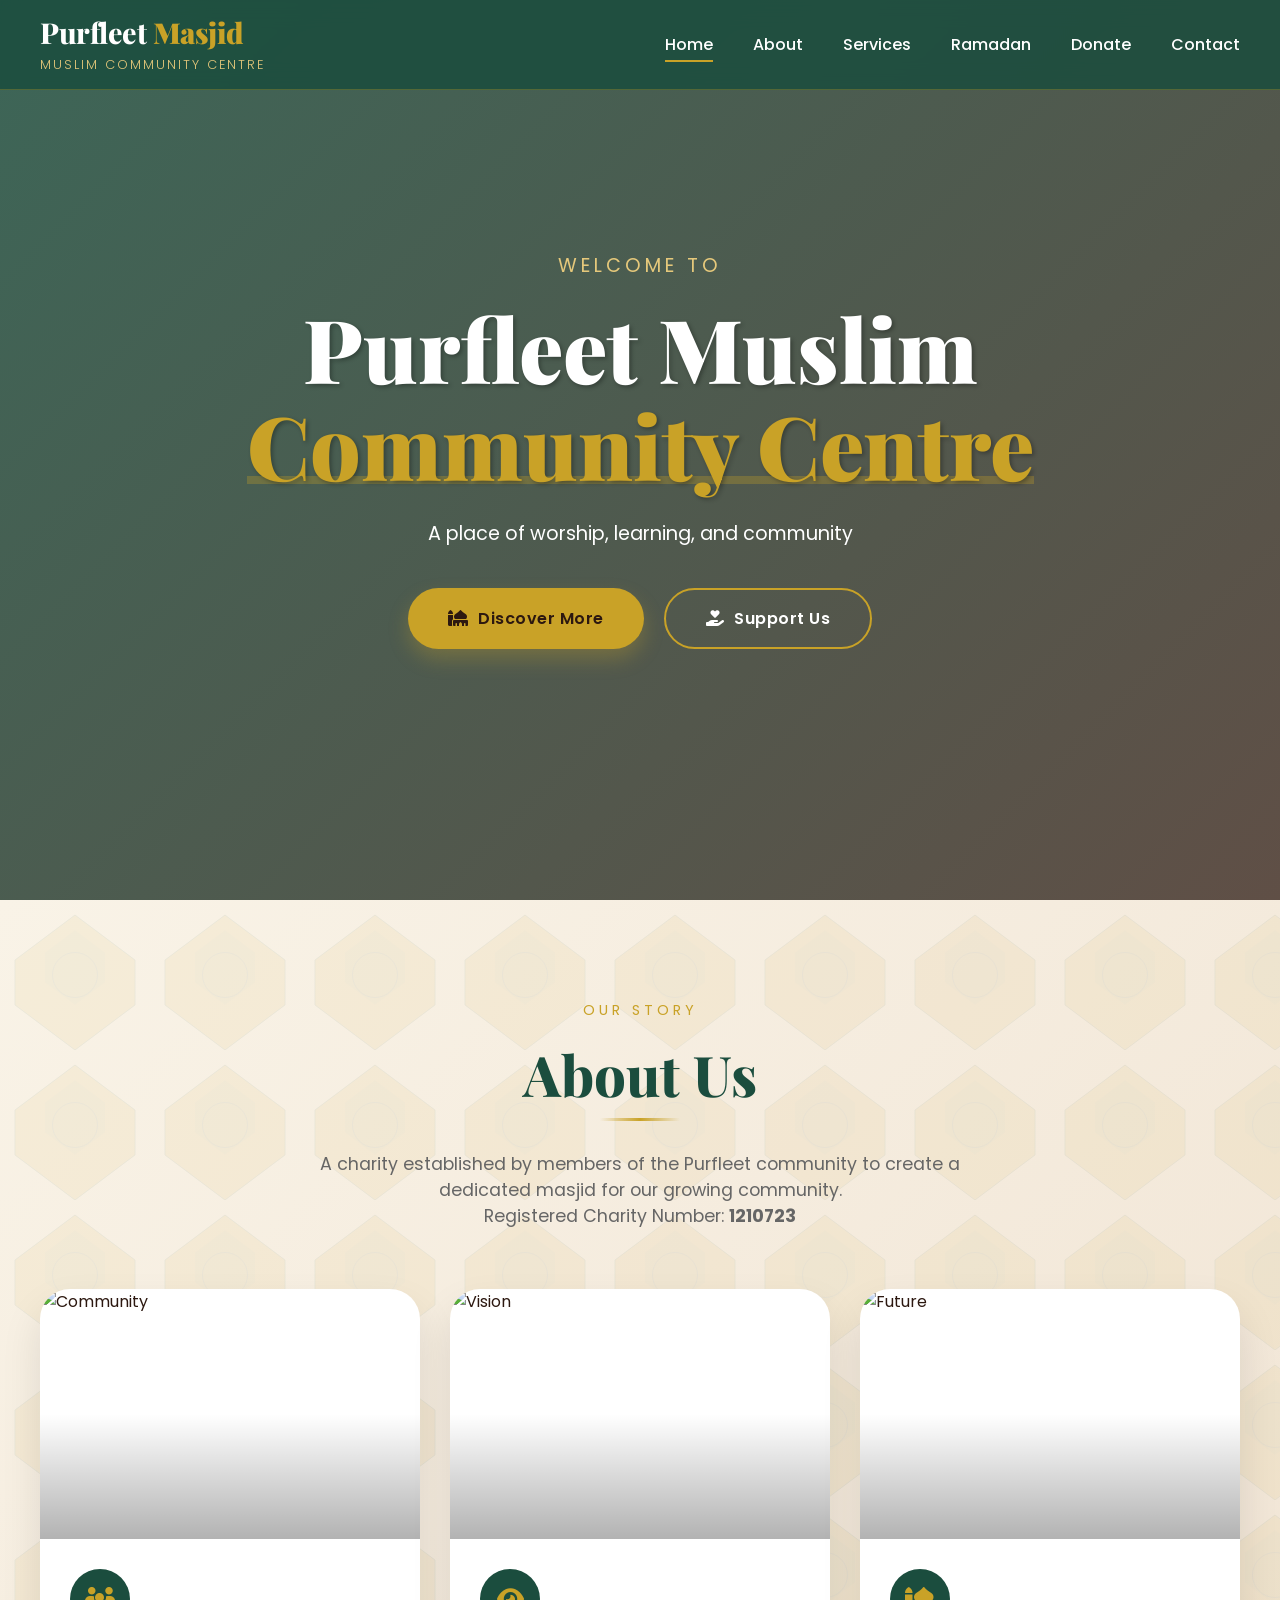
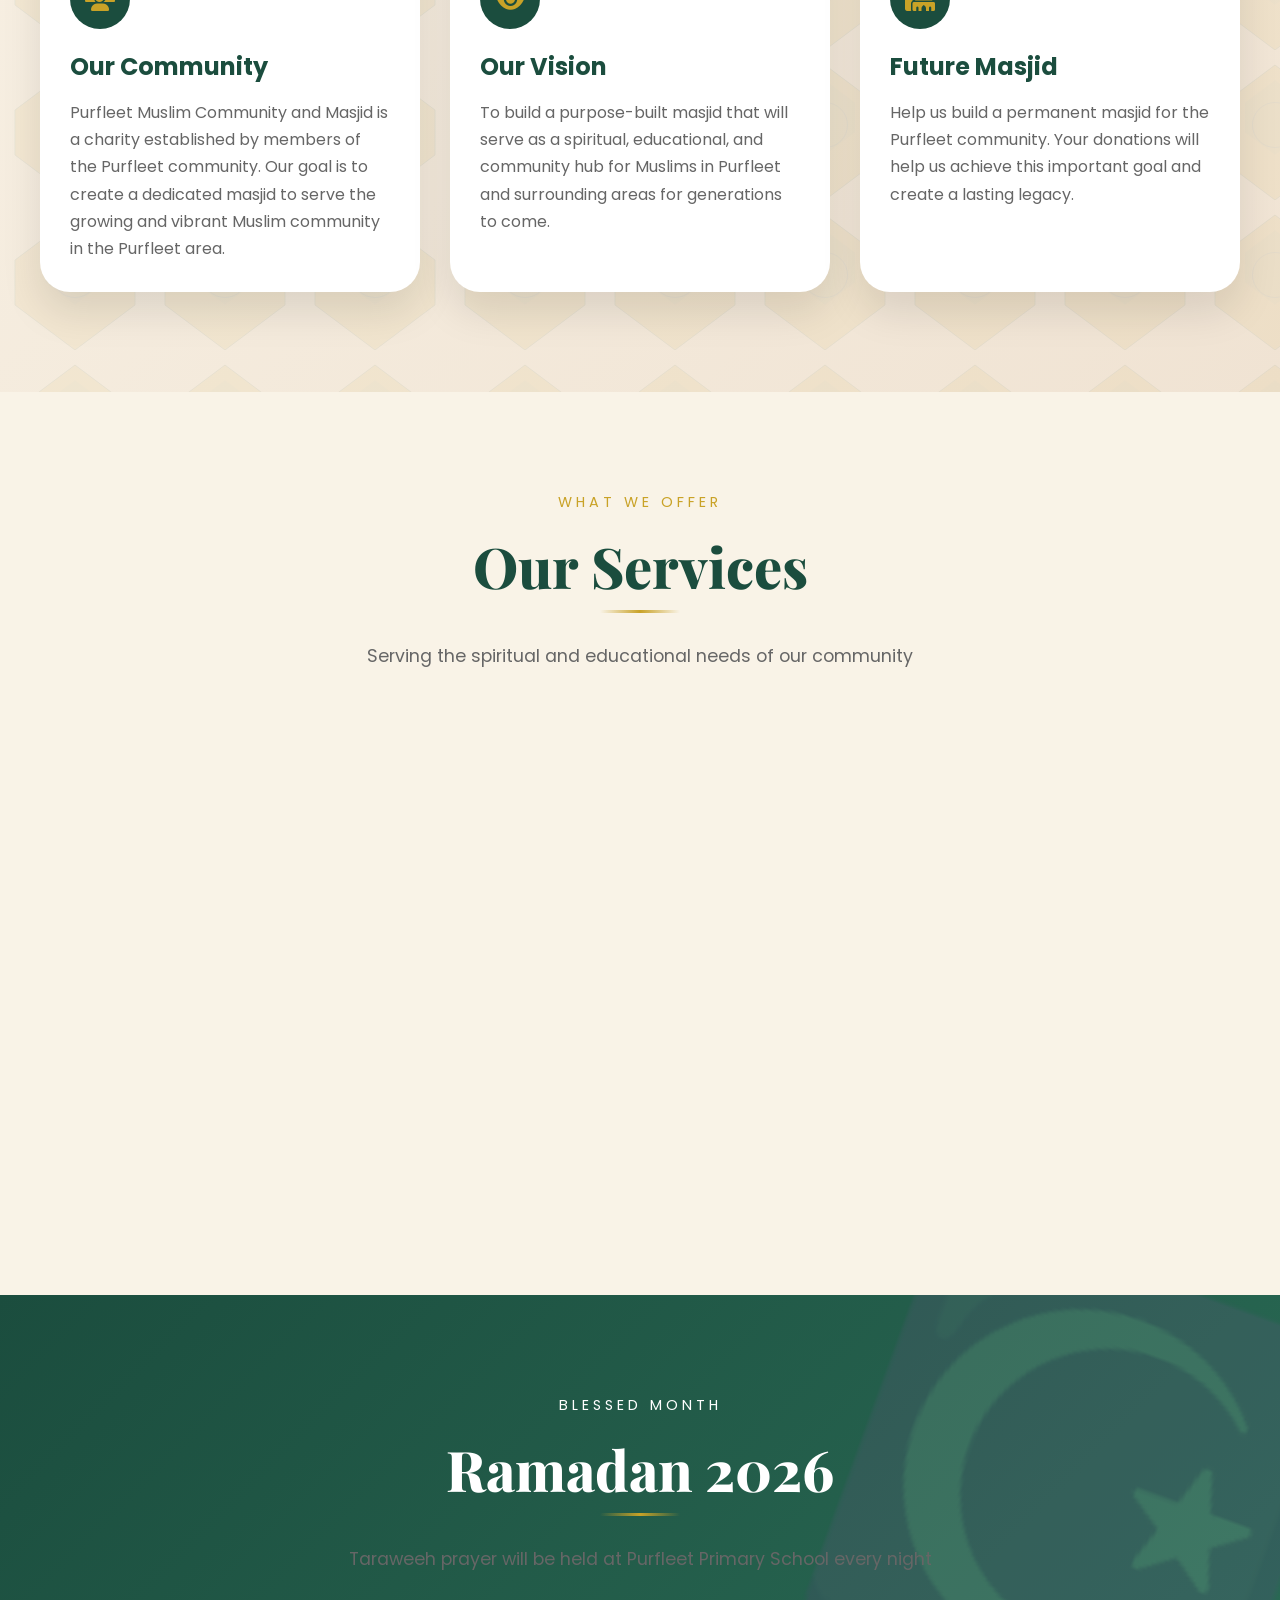
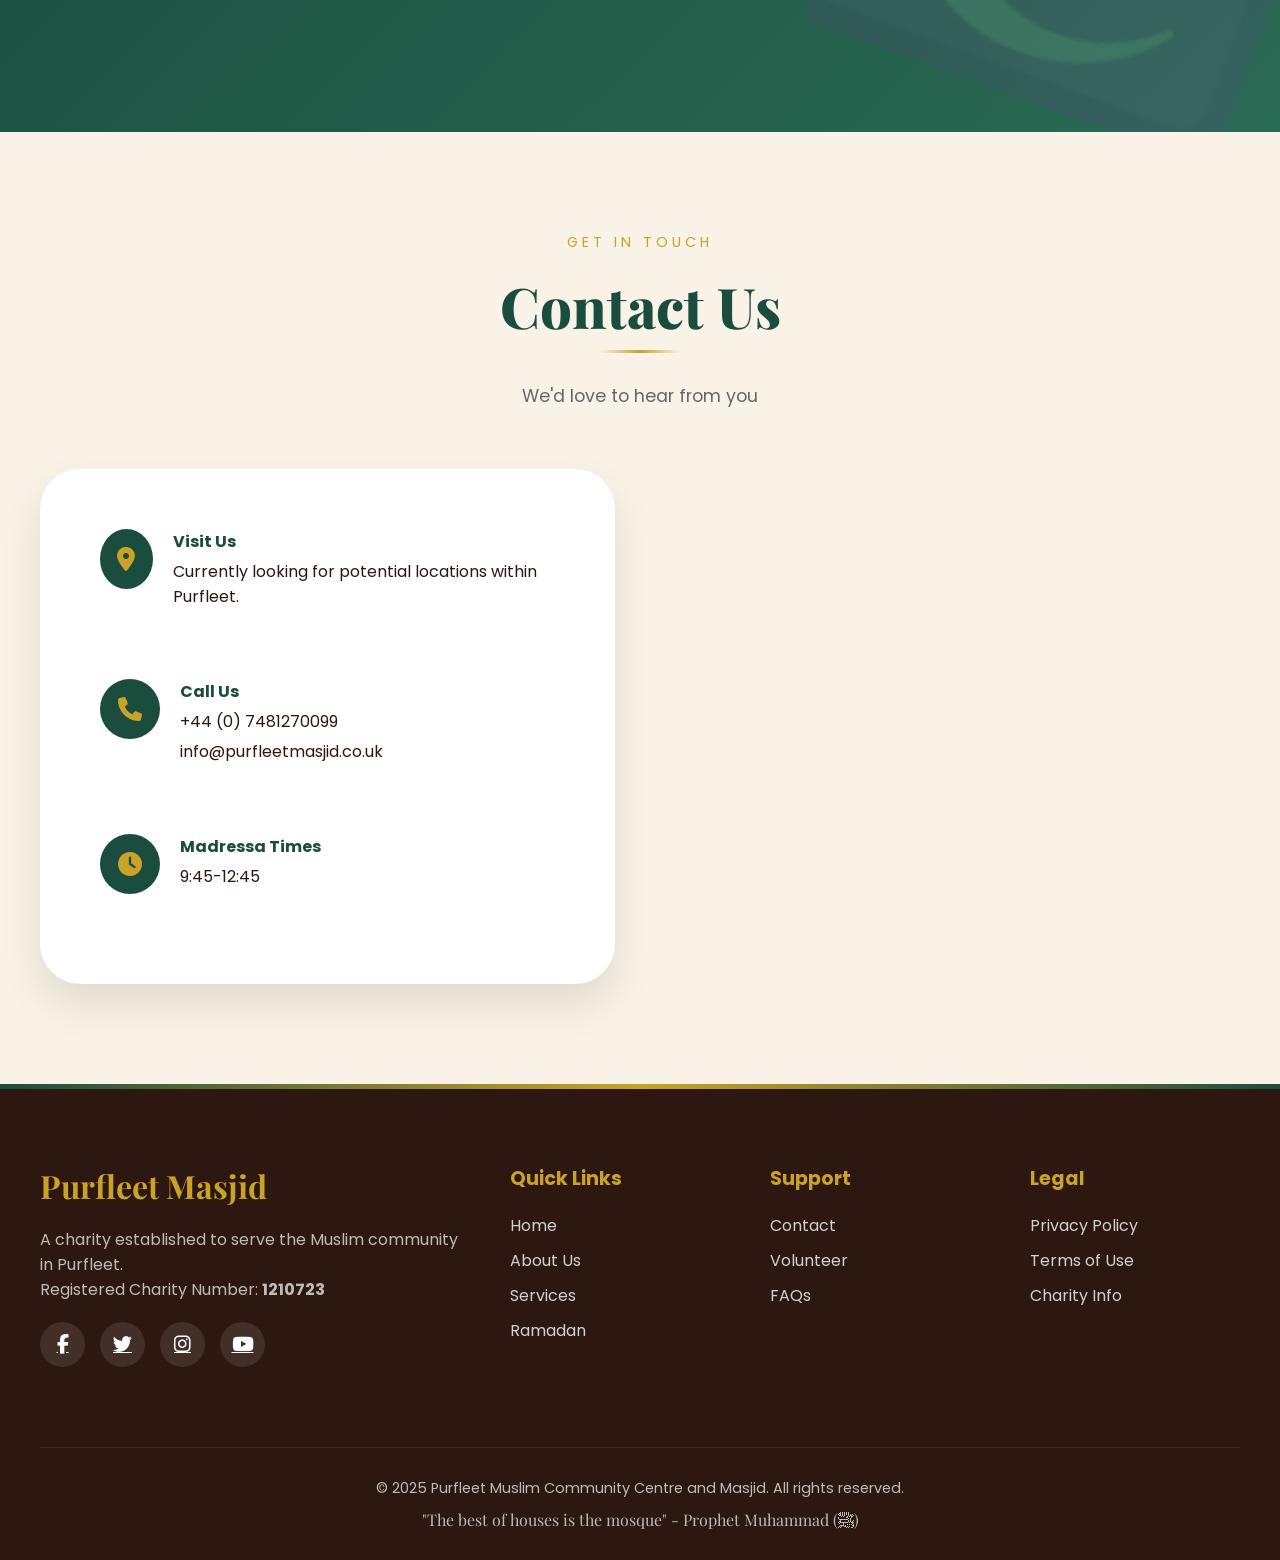
==== commit 0f8e02de: "added donation link" ====
--- a/index.html
+++ b/index.html
@@ -1078,7 +1078,7 @@
                 <a href="#about">About</a>
                 <a href="#services">Services</a>
                 <a href="#ramadan">Ramadan</a>
-                <!-- <a href="#donate">Donate</a> -->
+                <a href="https://square.link/u/Wd4nEaqc" target="_blank">Donate</a>
                 <a href="#contact">Contact</a>
             </nav>
         </div>
@@ -1093,17 +1093,17 @@
                 Purfleet Muslim<br><span>Community Centre</span>
             </h1>
             <p class="hero-description" data-aos="fade-up" data-aos-duration="1000" data-aos-delay="400">
-                A place of worship, learning, and community since 2010
+                A place of worship, learning, and community
             </p>
             <div class="hero-buttons" data-aos="fade-up" data-aos-duration="1000" data-aos-delay="600">
                 <a href="#about" class="btn btn-primary">
                     <i class="fas fa-mosque"></i>
                     Discover More
                 </a>
-                <!-- <a href="#donate" class="btn btn-outline">
+                <a href="https://square.link/u/Wd4nEaqc" target="_blank" class="btn btn-outline">
                     <i class="fas fa-hand-holding-heart"></i>
                     Support Us
-                </a> -->
+                </a>
             </div>
         </div>
     </section>
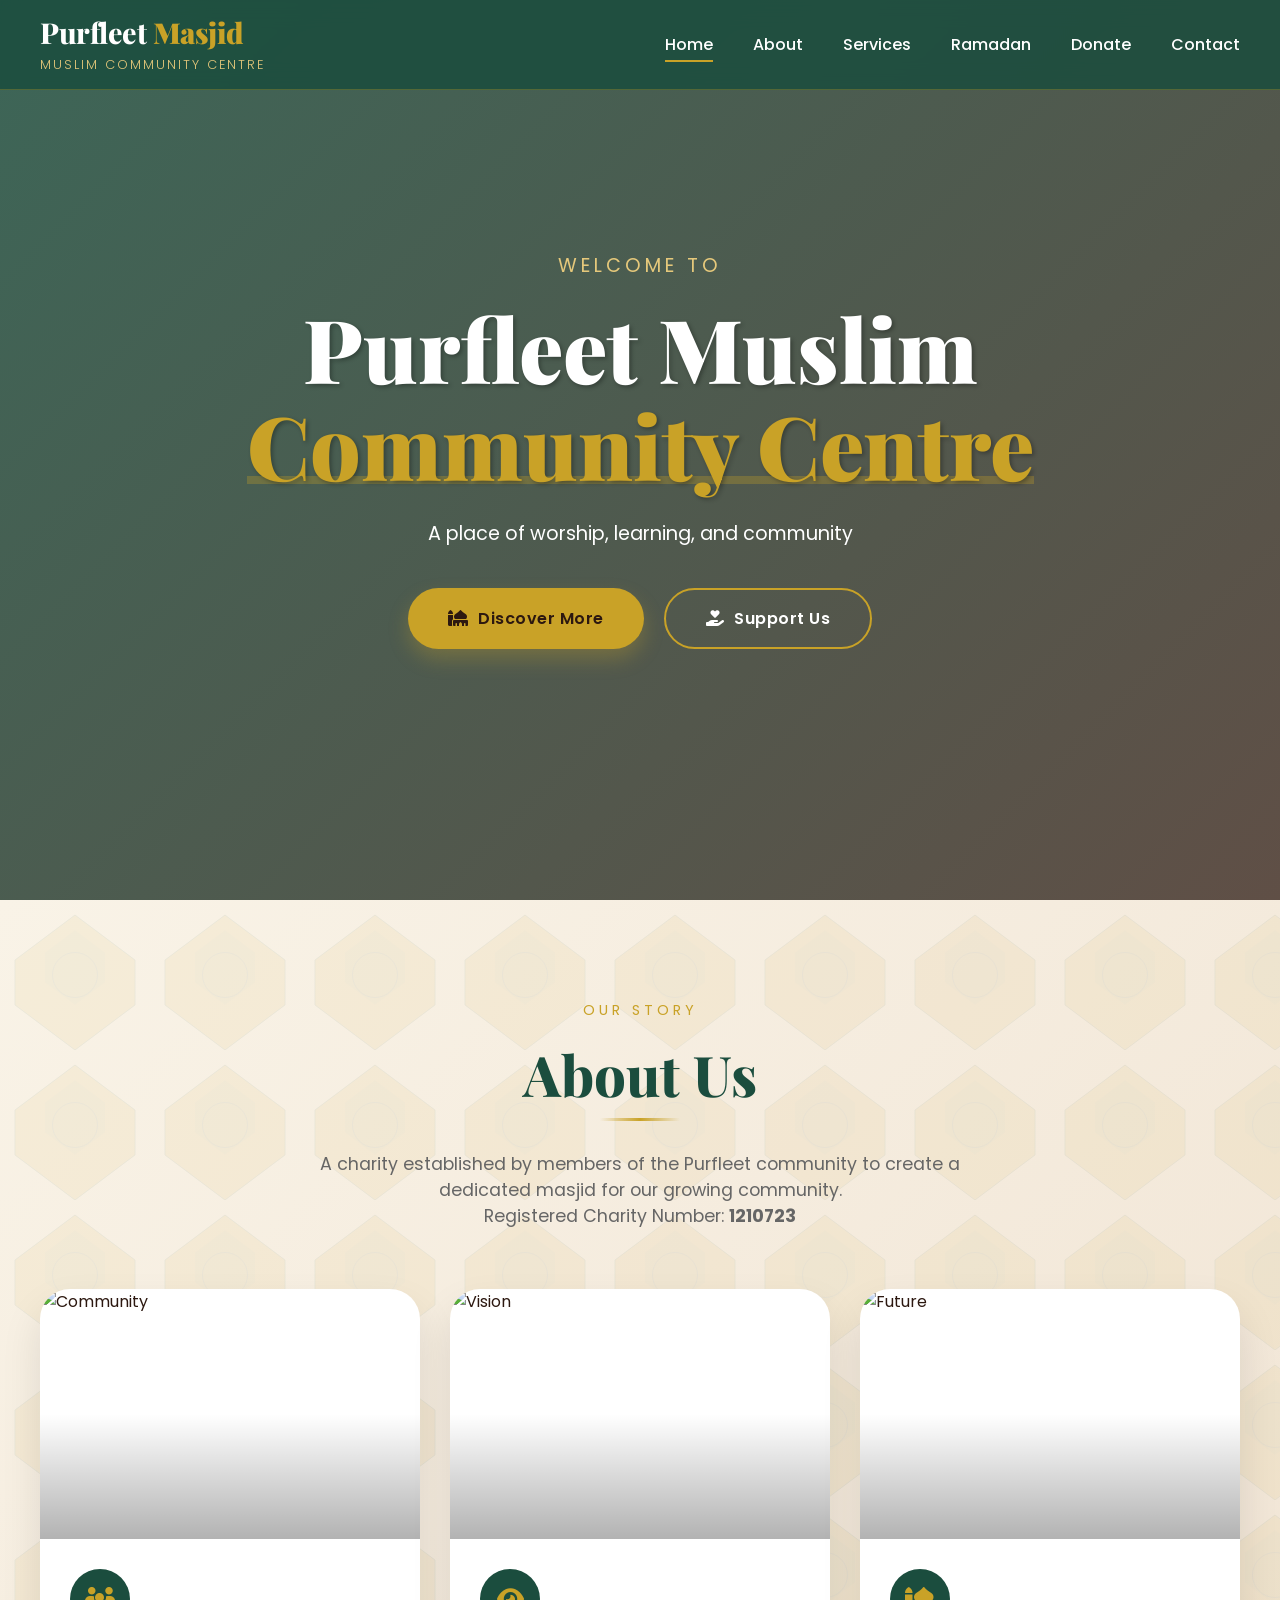
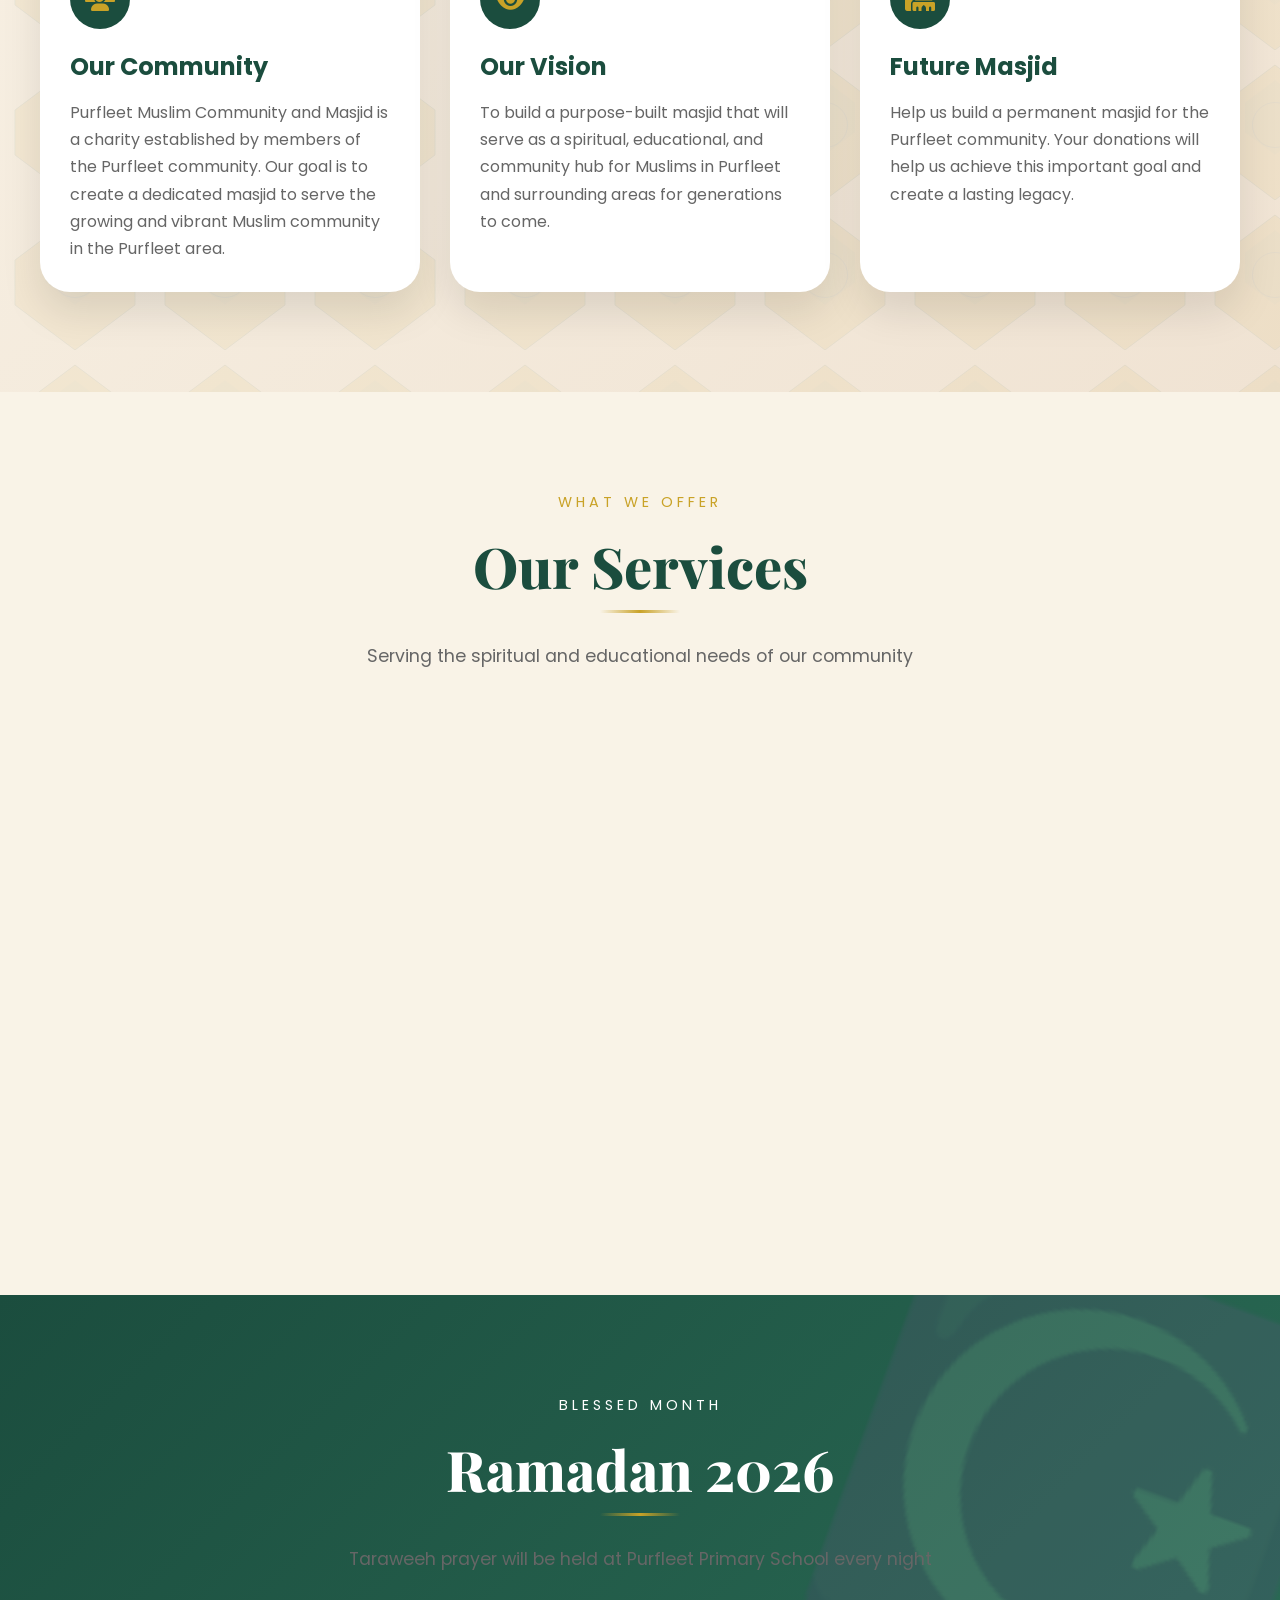
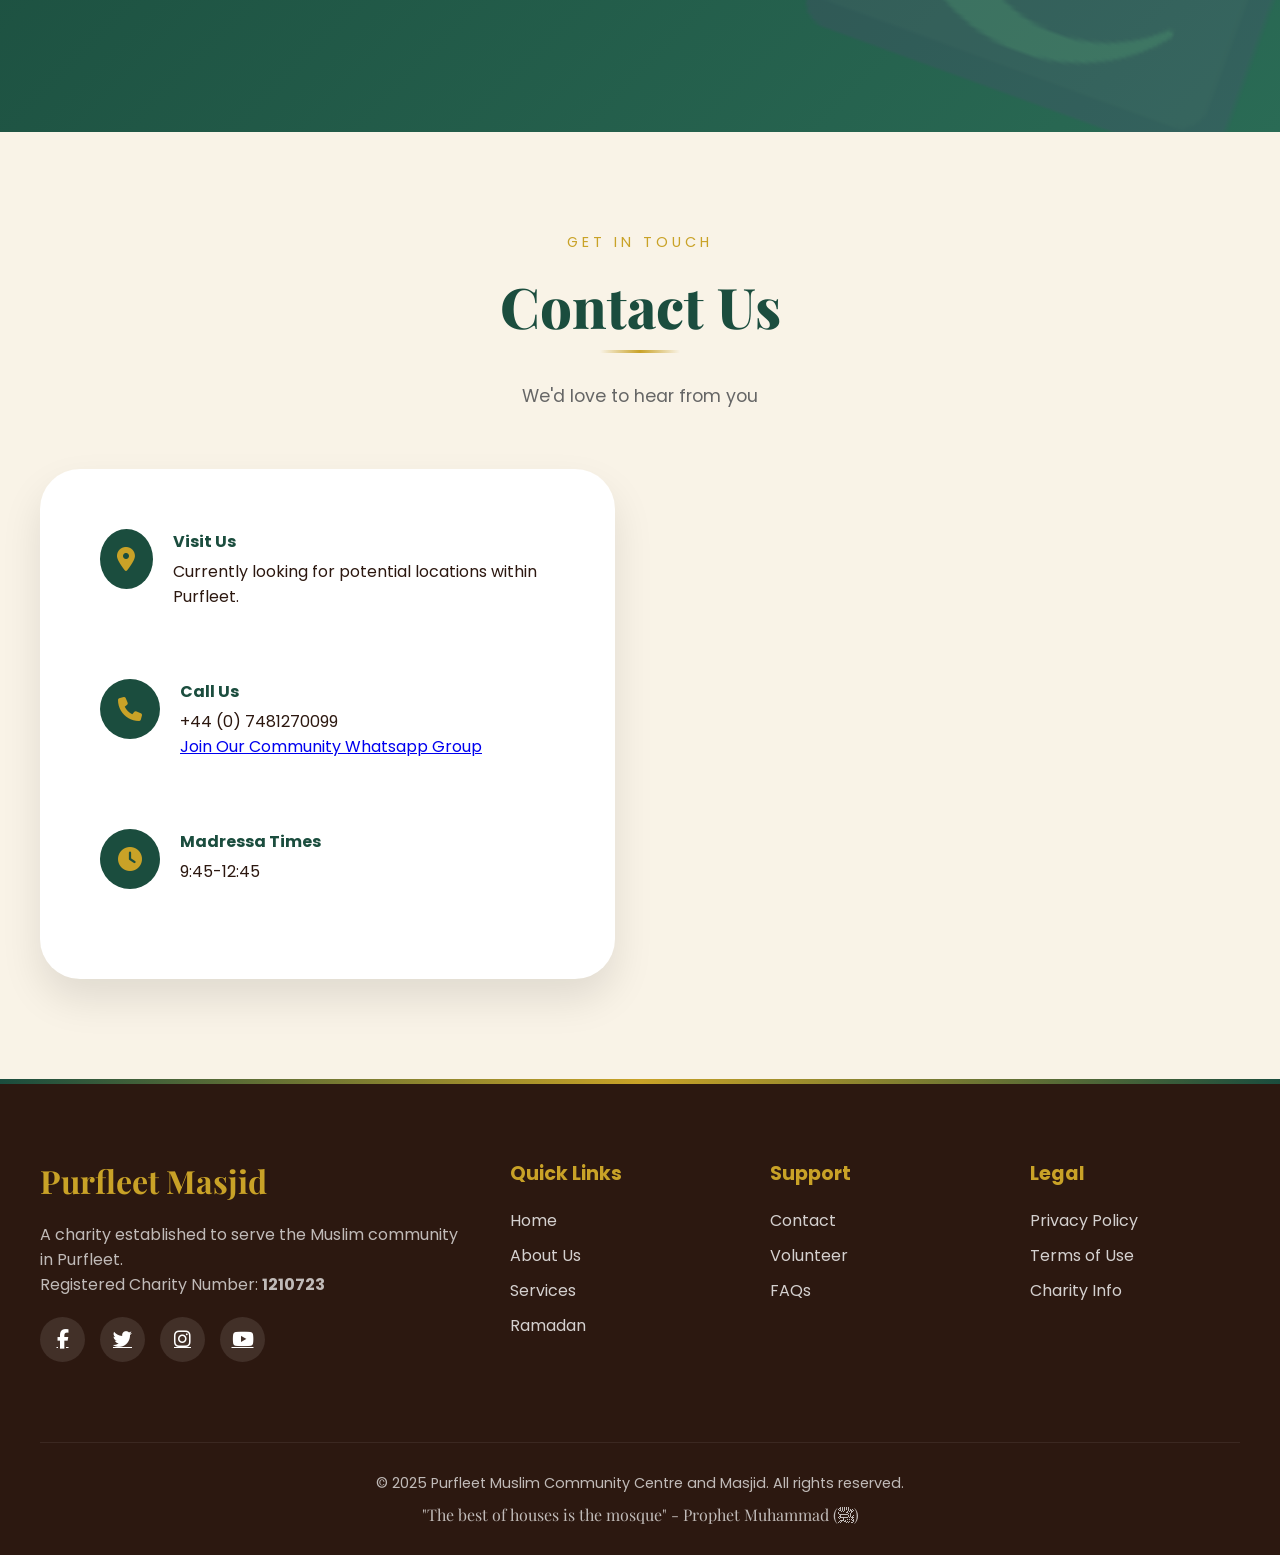
==== commit afb1f91b: "updated contact information" ====
--- a/index.html
+++ b/index.html
@@ -1353,7 +1353,7 @@
                         <div class="contact-text">
                             <h4>Call Us</h4>
                             <p>+44 (0) 7481270099</p>
-                            <p style="margin-top: 5px;">info@purfleetmasjid.co.uk</p>
+                            <a href="https://chat.whatsapp.com/BhpLVtxrcEq8dqeweD3GvX" target="_blank">Join Our Community Whatsapp Group</a>
                         </div>
                     </div>
                     <div class="contact-item">
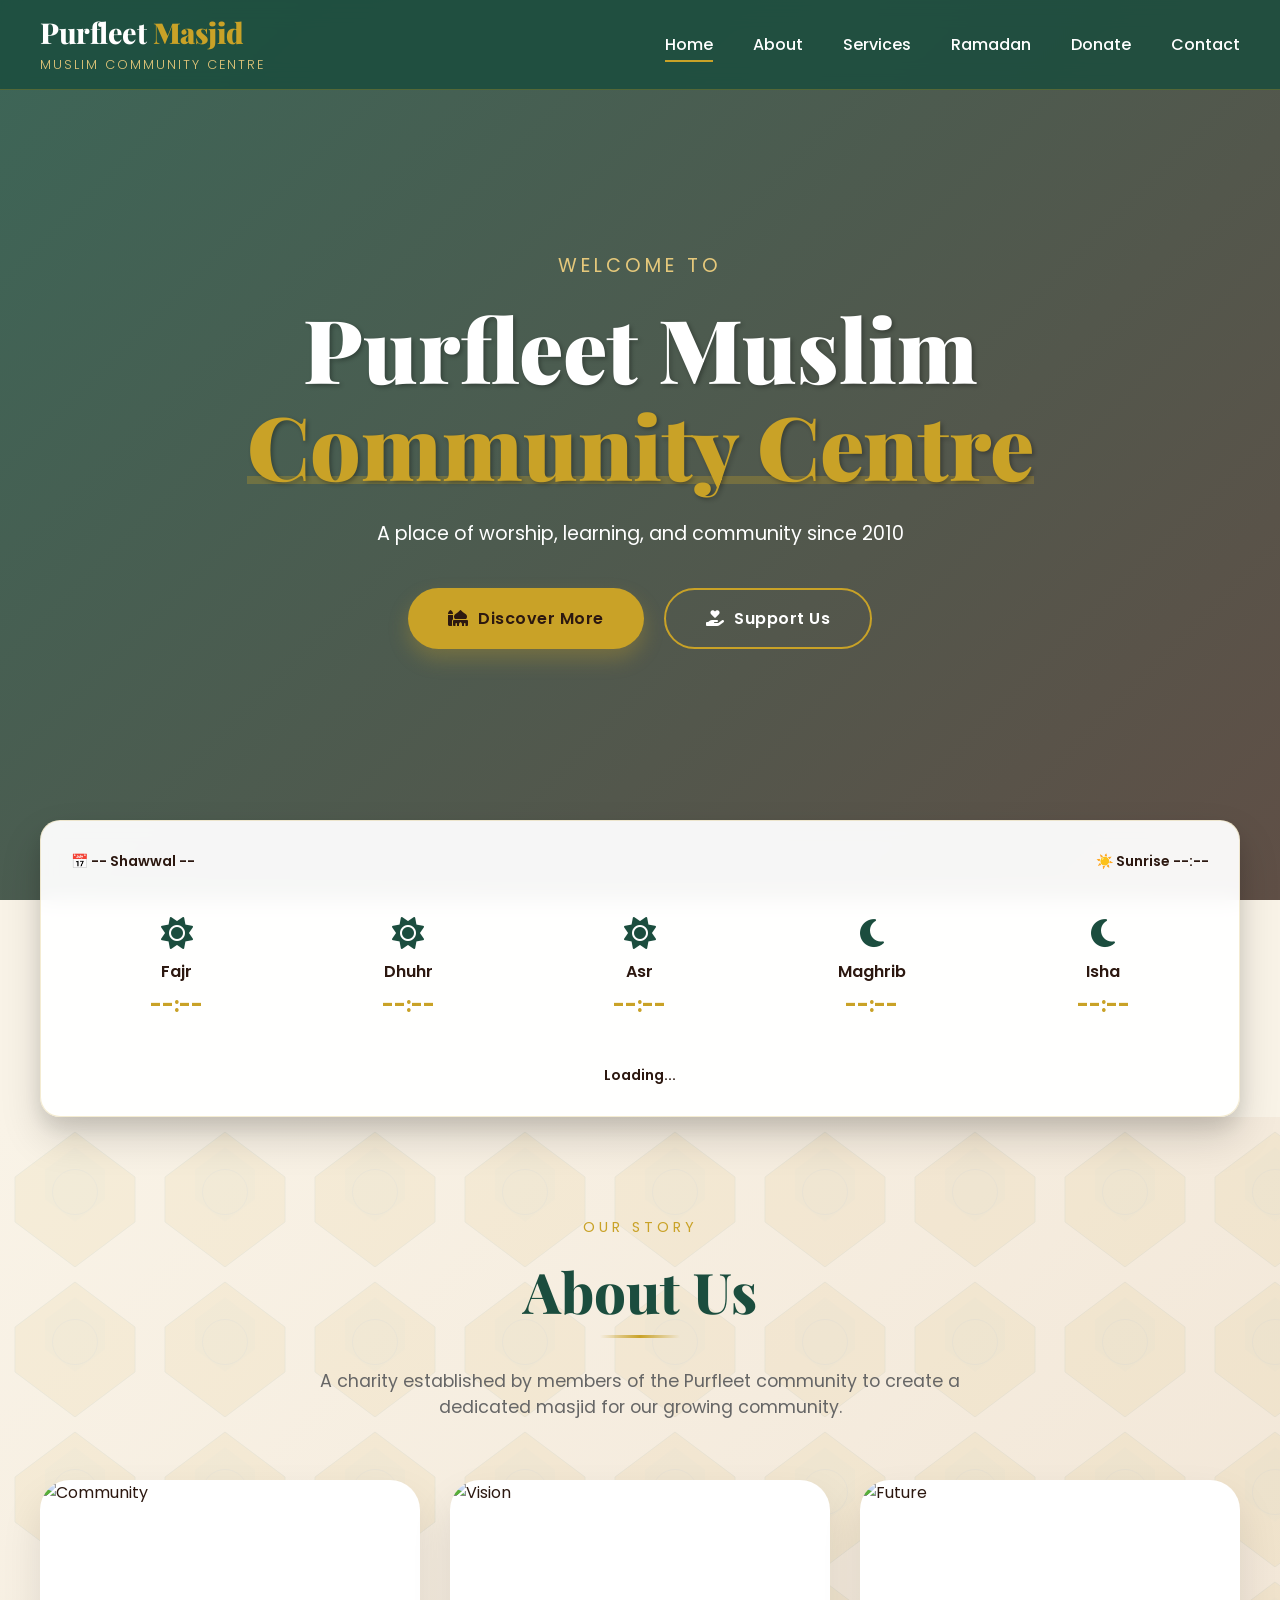
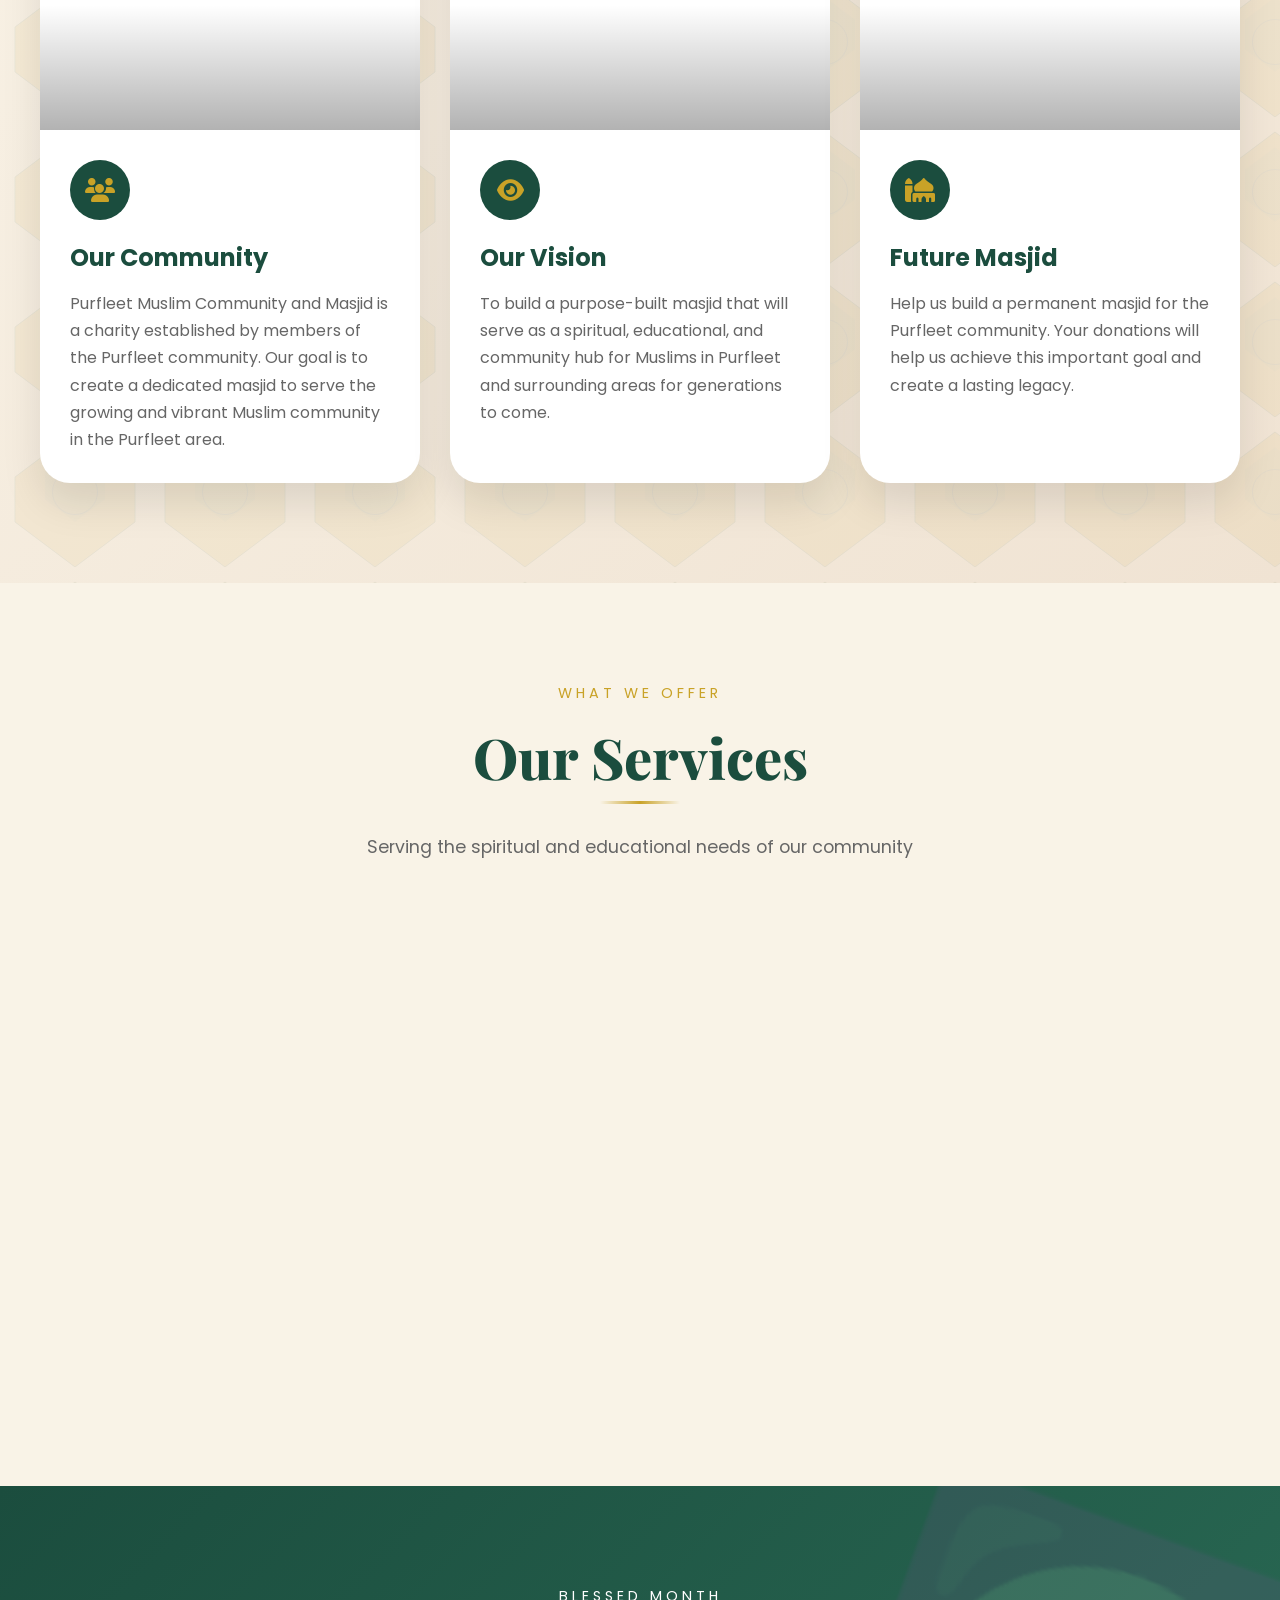
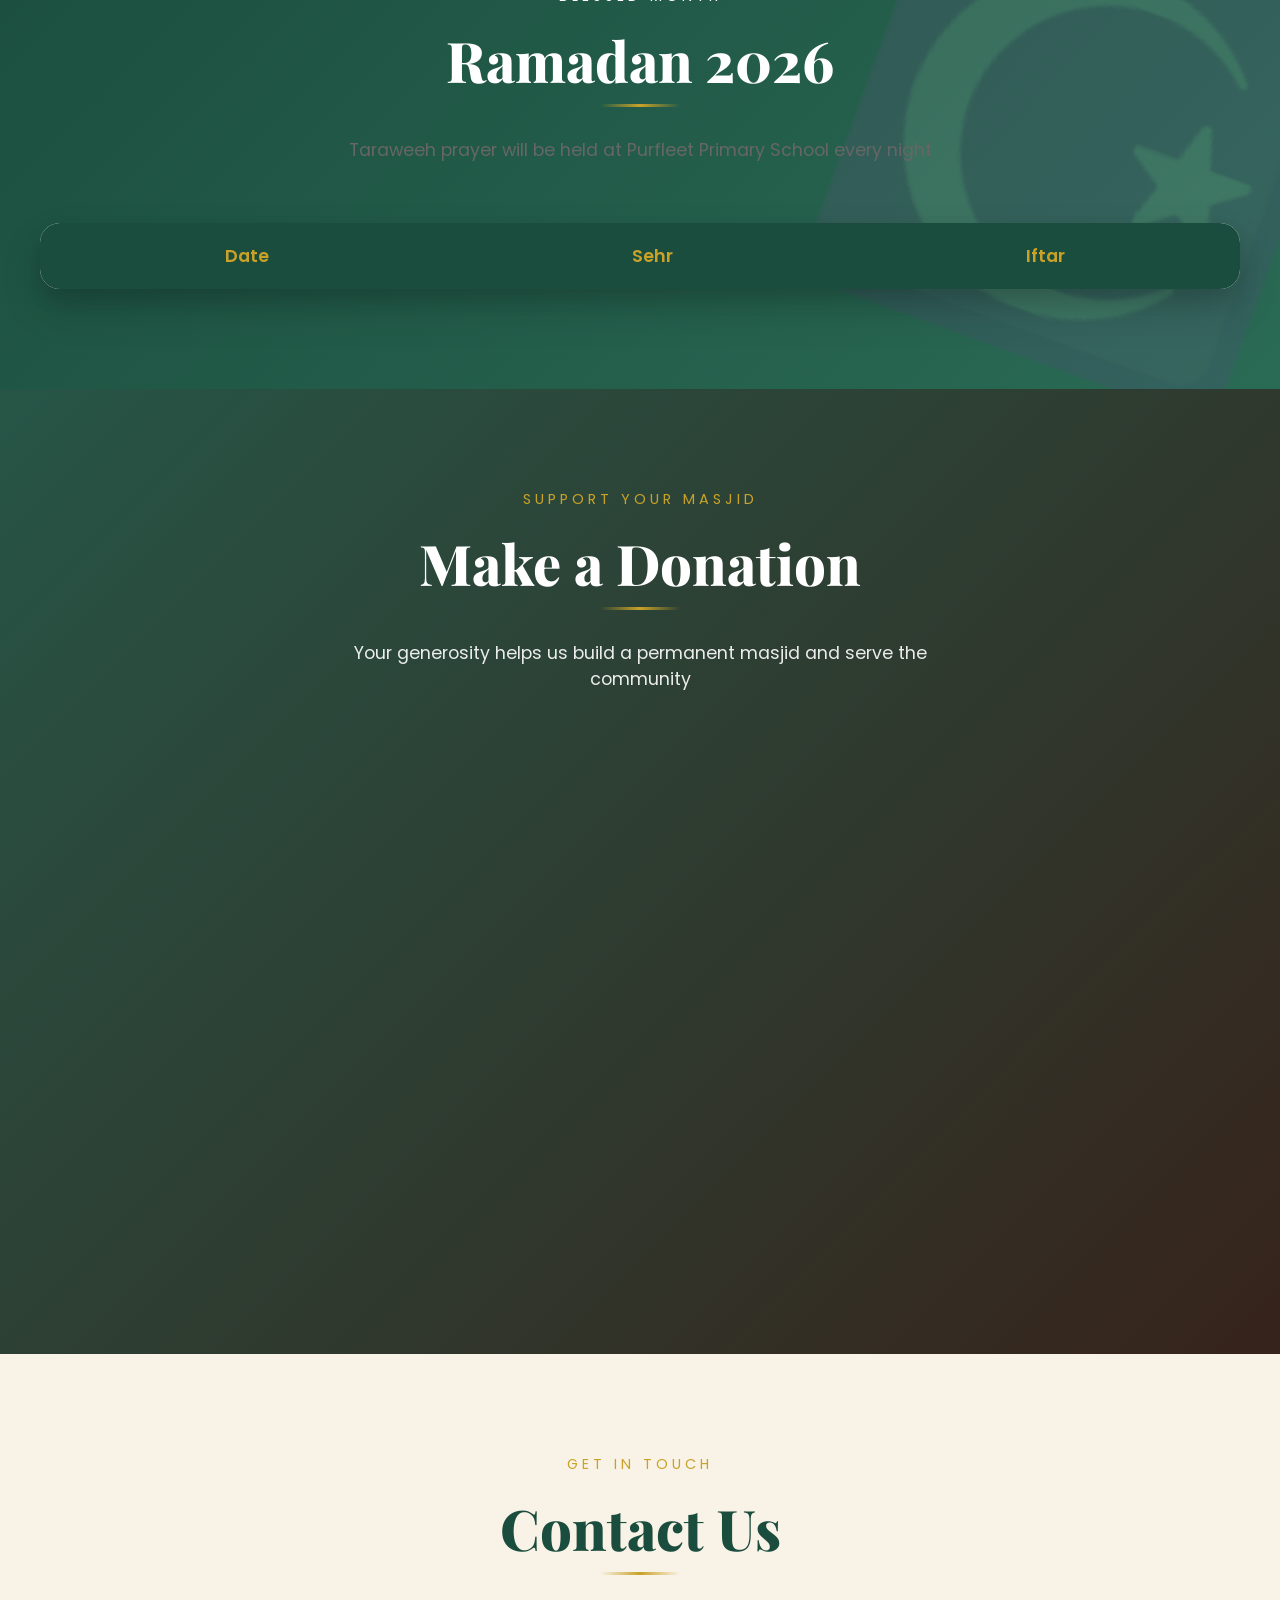
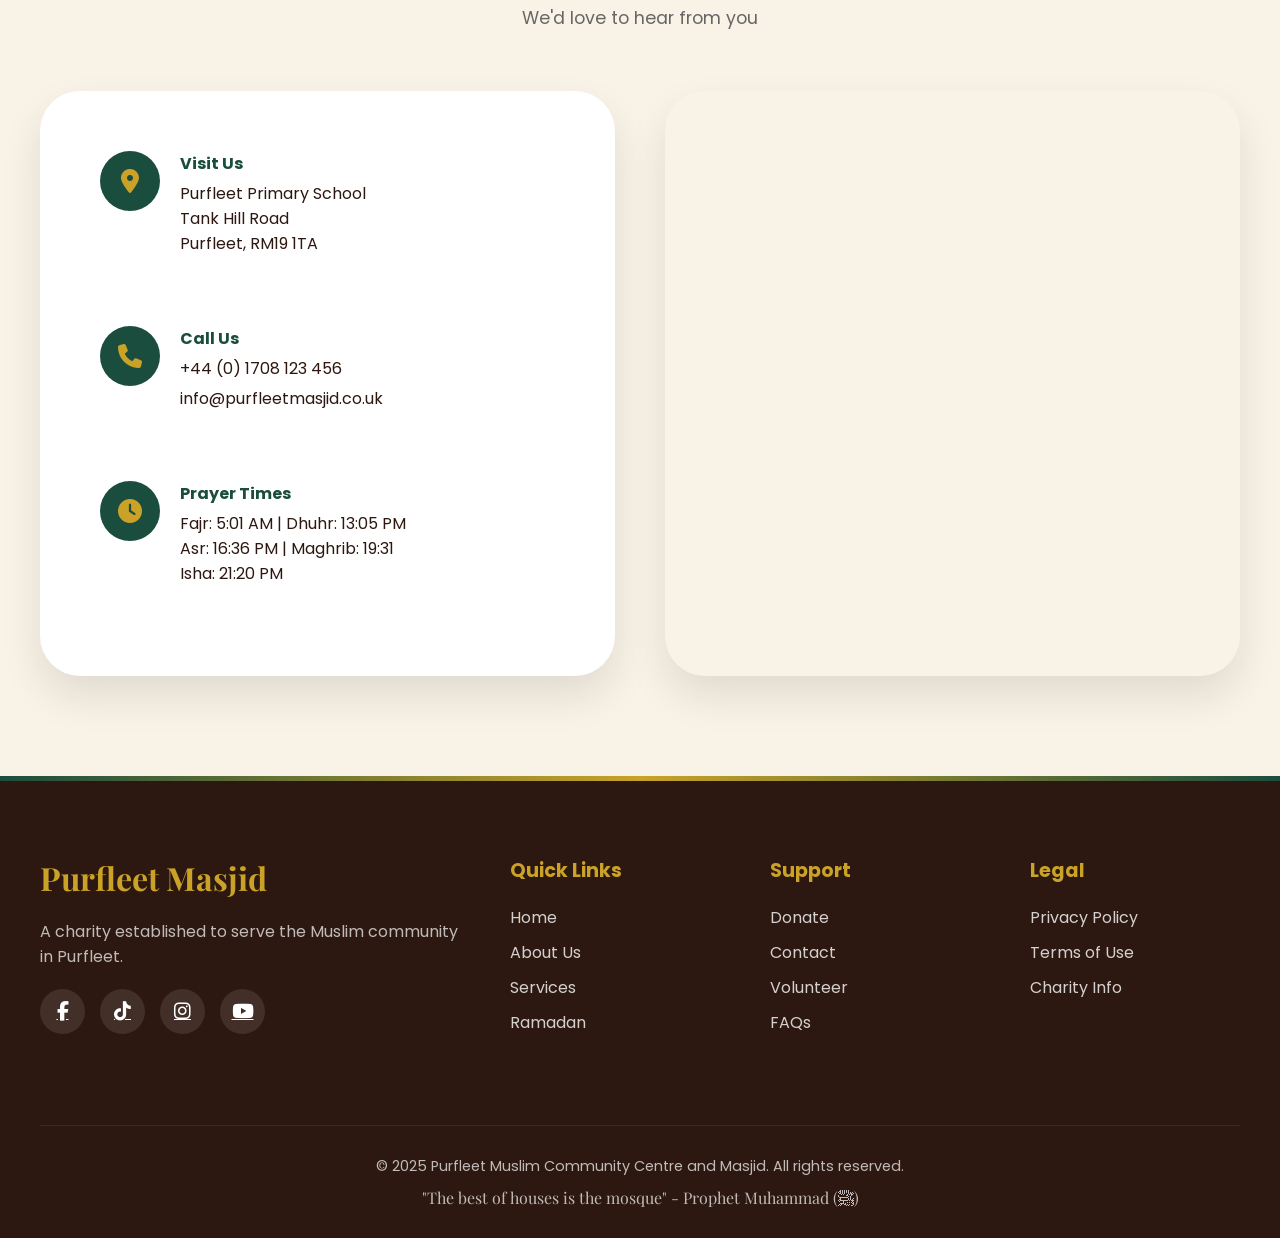
==== commit 65e406ac: "added dynamic calander" ====
--- a/index.html
+++ b/index.html
@@ -412,6 +412,23 @@
             font-size: 0.8rem;
             opacity: 0.8;
         }
+        /* 🔥 TOP BAR */
+.prayer-top {
+    grid-column: 1 / -1;
+    display: flex;
+    justify-content: space-between;
+    font-weight: 600;
+    font-size: 14px;
+    margin-bottom: 10px;
+}
+        /* 🔥 BOTTOM STATUS */
+.prayer-status {
+    grid-column: 1 / -1;
+    text-align: center;
+    font-weight: 600;
+    margin-top: 10px;
+    font-size: 14px;
+}
 
         /* Section Styles */
         .section {
@@ -1078,7 +1095,7 @@
                 <a href="#about">About</a>
                 <a href="#services">Services</a>
                 <a href="#ramadan">Ramadan</a>
-                <a href="https://square.link/u/Wd4nEaqc" target="_blank">Donate</a>
+                <a href="#donate">Donate</a>
                 <a href="#contact">Contact</a>
             </nav>
         </div>
@@ -1093,14 +1110,14 @@
                 Purfleet Muslim<br><span>Community Centre</span>
             </h1>
             <p class="hero-description" data-aos="fade-up" data-aos-duration="1000" data-aos-delay="400">
-                A place of worship, learning, and community
+                A place of worship, learning, and community since 2010
             </p>
             <div class="hero-buttons" data-aos="fade-up" data-aos-duration="1000" data-aos-delay="600">
                 <a href="#about" class="btn btn-primary">
                     <i class="fas fa-mosque"></i>
                     Discover More
                 </a>
-                <a href="https://square.link/u/Wd4nEaqc" target="_blank" class="btn btn-outline">
+                <a href="#donate" class="btn btn-outline">
                     <i class="fas fa-hand-holding-heart"></i>
                     Support Us
                 </a>
@@ -1109,42 +1126,42 @@
     </section>
 
     <!-- Floating Prayer Times -->
-    <!-- <div class="prayer-floating">
-        <div class="container">
-            <div class="prayer-card" data-aos="fade-up" data-aos-duration="1000" data-aos-delay="800">
-                <div class="prayer-item">
-                    <i class="fas fa-sun"></i>
-                    <div class="prayer-name">Fajr</div>
-                    <div class="prayer-time">5:30 AM</div>
-                    <div class="prayer-iqamah">Iqamah: 5:45 AM</div>
-                </div>
-                <div class="prayer-item">
-                    <i class="fas fa-sun"></i>
-                    <div class="prayer-name">Dhuhr</div>
-                    <div class="prayer-time">12:15 PM</div>
-                    <div class="prayer-iqamah">Iqamah: 12:30 PM</div>
-                </div>
-                <div class="prayer-item">
-                    <i class="fas fa-sun"></i>
-                    <div class="prayer-name">Asr</div>
-                    <div class="prayer-time">3:45 PM</div>
-                    <div class="prayer-iqamah">Iqamah: 4:00 PM</div>
-                </div>
-                <div class="prayer-item">
-                    <i class="fas fa-moon"></i>
-                    <div class="prayer-name">Maghrib</div>
-                    <div class="prayer-time">Sunset</div>
-                    <div class="prayer-iqamah">Iqamah: 5 min after</div>
-                </div>
-                <div class="prayer-item">
-                    <i class="fas fa-moon"></i>
-                    <div class="prayer-name">Isha</div>
-                    <div class="prayer-time">8:30 PM</div>
-                    <div class="prayer-iqamah">Iqamah: 8:45 PM</div>
-                </div>
-            </div>
-        </div>
-    </div> -->
+    <div class="prayer-floating">
+  <div class="container">
+    <div class="prayer-card">
+      <div class="prayer-top">
+        <div>📅 <span id="prayer-date">-- Shawwal --</span></div>
+        <div>☀️ Sunrise <span id="prayer-sunrise">--:--</span></div>
+      </div>
+      <div class="prayer-item" data-name="Fajr">
+        <i class="fas fa-sun"></i>
+        <div class="prayer-name">Fajr</div>
+        <div class="prayer-time">--:--</div>
+      </div>
+      <div class="prayer-item" data-name="Dhuhr">
+        <i class="fas fa-sun"></i>
+        <div class="prayer-name">Dhuhr</div>
+        <div class="prayer-time">--:--</div>
+      </div>
+      <div class="prayer-item" data-name="Asr">
+        <i class="fas fa-sun"></i>
+        <div class="prayer-name">Asr</div>
+        <div class="prayer-time">--:--</div>
+      </div>
+      <div class="prayer-item" data-name="Maghrib">
+        <i class="fas fa-moon"></i>
+        <div class="prayer-name">Maghrib</div>
+        <div class="prayer-time">--:--</div>
+      </div>
+      <div class="prayer-item" data-name="Isha">
+        <i class="fas fa-moon"></i>
+        <div class="prayer-name">Isha</div>
+        <div class="prayer-time">--:--</div>
+      </div>
+      <div class="prayer-status">Loading...</div>
+    </div>
+  </div>
+</div>
 
     <!-- About Section -->
     <section id="about" class="section premium-bg">
@@ -1152,10 +1169,7 @@
             <div class="section-header" data-aos="fade-up">
                 <div class="section-subtitle">Our Story</div>
                 <h2 class="section-title">About Us</h2>
-                <p class="section-description">A charity established by members of the Purfleet community to create a dedicated masjid for our growing community.
-                </br>
-                Registered Charity Number: <strong>1210723</strong>
-                </p>
+                <p class="section-description">A charity established by members of the Purfleet community to create a dedicated masjid for our growing community.</p>
             </div>
             <div class="about-grid">
                 <div class="about-card" data-aos="fade-right" data-aos-duration="1000">
@@ -1168,7 +1182,6 @@
                         </div>
                         <h3>Our Community</h3>
                         <p>Purfleet Muslim Community and Masjid is a charity established by members of the Purfleet community. Our goal is to create a dedicated masjid to serve the growing and vibrant Muslim community in the Purfleet area.</p>
-                        
                     </div>
                 </div>
                 <div class="about-card" data-aos="fade-up" data-aos-duration="1000" data-aos-delay="200">
@@ -1185,7 +1198,7 @@
                 </div>
                 <div class="about-card" data-aos="fade-left" data-aos-duration="1000" data-aos-delay="400">
                     <div class="card-image">
-                        <img src="" alt="Future">
+                        <img src="https://www.arabnews.pk/sites/default/files/styles/n_670_395/public/2019/04/14/1535721-1674587234.jpg?itok=HK7H-HGt"alt="Future">
                     </div>
                     <div class="card-content">
                         <div class="card-icon">
@@ -1238,7 +1251,7 @@
                 <h2 class="section-title">Ramadan 2026</h2>
                 <p class="section-description">Taraweeh prayer will be held at Purfleet Primary School every night</p>
             </div>
-            <!-- <div class="table-premium" data-aos="zoom-in" data-aos-duration="1000">
+            <div class="table-premium" data-aos="zoom-in" data-aos-duration="1000">
                 <table>
                     <thead>
                         <tr>
@@ -1247,85 +1260,56 @@
                             <th>Iftar</th>
                         </tr>
                     </thead>
-                    <tbody>
-                        <tr><td>19th Feb</td><td>5:12</td><td>5:22</td></tr>
-                        <tr><td>20th Feb</td><td>5:10</td><td>5:23</td></tr>
-                        <tr><td>21st Feb</td><td>5:08</td><td>5:25</td></tr>
-                        <tr><td>22nd Feb</td><td>5:07</td><td>5:27</td></tr>
-                        <tr><td>23rd Feb</td><td>5:05</td><td>5:29</td></tr>
-                        <tr><td>24th Feb</td><td>5:03</td><td>5:31</td></tr>
-                        <tr><td>25th Feb</td><td>5:00</td><td>5:32</td></tr>
-                        <tr><td>26th Feb</td><td>4:58</td><td>5:34</td></tr>
-                        <tr><td>27th Feb</td><td>4:56</td><td>5:36</td></tr>
-                        <tr><td>28th Feb</td><td>4:54</td><td>5:38</td></tr>
-                        <tr><td>01st Mar</td><td>4:52</td><td>5:39</td></tr>
-                        <tr><td>02nd Mar</td><td>4:50</td><td>5:41</td></tr>
-                        <tr><td>03rd Mar</td><td>4:48</td><td>5:43</td></tr>
-                        <tr><td>04th Mar</td><td>4:45</td><td>5:45</td></tr>
-                        <tr><td>05th Mar</td><td>4:43</td><td>5:46</td></tr>
-                        <tr><td>06th Mar</td><td>4:41</td><td>5:48</td></tr>
-                        <tr><td>07th Mar</td><td>4:39</td><td>5:50</td></tr>
-                        <tr><td>08th Mar</td><td>4:36</td><td>5:52</td></tr>
-                        <tr><td>09th Mar</td><td>4:34</td><td>5:53</td></tr>
-                        <tr><td>10th Mar</td><td>4:32</td><td>5:55</td></tr>
-                        <tr><td>11th Mar</td><td>4:32</td><td>5:55</td></tr>
-                        <tr><td>12th Mar</td><td>4:29</td><td>5:57</td></tr>
-                        <tr><td>13th Mar</td><td>4:24</td><td>6:00</td></tr>
-                        <tr><td>14th Mar</td><td>4:22</td><td>6:02</td></tr>
-                        <tr><td>15th Mar</td><td>4:19</td><td>6:04</td></tr>
-                        <tr><td>16th Mar</td><td>4:17</td><td>6:05</td></tr>
-                        <tr><td>17th Mar</td><td>4:14</td><td>6:07</td></tr>
-                        <tr><td>18th Mar</td><td>4:12</td><td>6:09</td></tr>
-                        <tr><td>19th Mar</td><td>4:09</td><td>6:10</td></tr>
-                        <tr><td>20th Mar</td><td>4:07</td><td>6:12</td></tr>
-                    </tbody>
+                    <tbody id="ramadan-calendar-body">
+  <!-- JS will populate this automatically -->
+</tbody>
                 </table>
-            </div> -->
+            </div>
         </div>
     </section>
 
     <!-- Donation Section -->
-    <!-- <section id="donate" class="section donation-premium">
-        <div class="container">
-            <div class="donation-content">
-                <div class="section-header" data-aos="fade-up">
-                    <div class="section-subtitle">Support Your Masjid</div>
-                    <h2 class="section-title" style="color: white;">Make a Donation</h2>
-                    <p class="section-description" style="color: rgba(255,255,255,0.9);">Your generosity helps us build a permanent masjid and serve the community</p>
-                </div>
-                <div class="donation-card" data-aos="flip-up" data-aos-duration="1000">
-                    <h3 style="color: white; margin-bottom: 20px;">Select Donation Amount</h3>
-                    <div class="donation-amounts">
-                        <div class="amount-option" onclick="selectAmount(this, 10)">
-                            <div class="amount">£10</div>
+            <section id="donate" class="section donation-premium">
+                <div class="container">
+                    <div class="donation-content">
+                        <div class="section-header" data-aos="fade-up">
+                            <div class="section-subtitle">Support Your Masjid</div>
+                            <h2 class="section-title" style="color: white;">Make a Donation</h2>
+                            <p class="section-description" style="color: rgba(255,255,255,0.9);">Your generosity helps us build a permanent masjid and serve the community</p>
                         </div>
-                        <div class="amount-option" onclick="selectAmount(this, 25)">
-                            <div class="amount">£25</div>
-                        </div>
-                        <div class="amount-option" onclick="selectAmount(this, 50)">
-                            <div class="amount">£50</div>
-                        </div>
-                        <div class="amount-option" onclick="selectAmount(this, 100)">
-                            <div class="amount">£100</div>
-                        </div>
-                        <div class="amount-option" onclick="selectAmount(this, 250)">
-                            <div class="amount">£250</div>
-                        </div>
-                        <div class="amount-option" onclick="selectAmount(this, 500)">
-                            <div class="amount">£500</div>
+                        <div class="donation-card" data-aos="flip-up" data-aos-duration="1000">
+                            <h3 style="color: white; margin-bottom: 20px;">Select Donation Amount</h3>
+                            <div class="donation-amounts">
+                                <div class="amount-option" onclick="selectAmount(this, 10)">
+                                    <div class="amount">£10</div>
+                                </div>
+                                <div class="amount-option" onclick="selectAmount(this, 25)">
+                                    <div class="amount">£25</div>
+                                </div>
+                                <div class="amount-option" onclick="selectAmount(this, 50)">
+                                    <div class="amount">£50</div>
+                                </div>
+                                <div class="amount-option" onclick="selectAmount(this, 100)">
+                                    <div class="amount">£100</div>
+                                </div>
+                                <div class="amount-option" onclick="selectAmount(this, 250)">
+                                    <div class="amount">£250</div>
+                                </div>
+                                <div class="amount-option" onclick="selectAmount(this, 500)">
+                                    <div class="amount">£500</div>
+                                </div>
+                            </div>
+                            <a href="https://square.link/u/Wd4nEaqc" target="_blank" class="donate-now-btn" style="text-decoration: none;">
+    <i class="fas fa-heart"></i>
+    Donate Now
+</a>
+                            <p style="margin-top: 20px; opacity: 0.8;">
+                                <i class="fas fa-shield-alt"></i> 100% of donations go to the masjid
+                            </p>
                         </div>
                     </div>
-                    <button class="donate-now-btn" onclick="processDonation()">
-                        <i class="fas fa-heart"></i>
-                        Donate Now
-                    </button>
-                    <p style="margin-top: 20px; opacity: 0.8;">
-                        <i class="fas fa-shield-alt"></i> 100% of donations go to the masjid
-                    </p>
                 </div>
-            </div>
-        </div>
-    </section> -->
+            </section>
 
     <!-- Contact Section -->
     <section id="contact" class="section">
@@ -1343,7 +1327,7 @@
                         </div>
                         <div class="contact-text">
                             <h4>Visit Us</h4>
-                            <p>Currently looking for potential locations within Purfleet.</p>
+                            <p>Purfleet Primary School<br>Tank Hill Road<br>Purfleet, RM19 1TA</p>
                         </div>
                     </div>
                     <div class="contact-item">
@@ -1352,8 +1336,8 @@
                         </div>
                         <div class="contact-text">
                             <h4>Call Us</h4>
-                            <p>+44 (0) 7481270099</p>
-                            <a href="https://chat.whatsapp.com/BhpLVtxrcEq8dqeweD3GvX" target="_blank">Join Our Community Whatsapp Group</a>
+                            <p>+44 (0) 1708 123 456</p>
+                            <p style="margin-top: 5px;">info@purfleetmasjid.co.uk</p>
                         </div>
                     </div>
                     <div class="contact-item">
@@ -1361,15 +1345,22 @@
                             <i class="fas fa-clock"></i>
                         </div>
                         <div class="contact-text">
-                            <h4>Madressa Times</h4>
-                            <p>9:45-12:45</p>
+                            <h4>Prayer Times</h4>
+                            <p>Fajr: 5:01 AM | Dhuhr: 13:05 PM<br>Asr: 16:36 PM | Maghrib: 19:31<br>Isha: 21:20 PM</p>
                         </div>
                     </div>
                 </div>
-                <!-- <div class="map-premium" data-aos="fade-left" data-aos-duration="1000">
-                    <iframe src="https://www.google.com/maps/embed?pb=!1m18!1m12!1m3!1d2486.418563987654!2d0.245678!3d51.456789!2m3!1f0!2f0!3f0!3m2!1i1024!2i768!4f13.1!3m3!1m2!1s0x0%3A0x0!2zNTHCsDI3JzI0LjQiTiAwwrAxNCc0NC4yIkU!5e0!3m2!1sen!2suk!4v1234567890" 
-                            width="100%" height="100%" style="border:0; min-height: 400px;" allowfullscreen="" loading="lazy"></iframe>
-                </div> -->
+                <div class="map-premium" data-aos="fade-left" data-aos-duration="1000">
+                    <iframe 
+src="https://www.google.com/maps/embed?pb=!1m18!1m12!1m3!1d2484.514725858914!2d0.23158527644874294!3d51.48542121230891!2m3!1f0!2f0!3f0!3m2!1i1024!2i768!4f13.1!3m3!1m2!1s0x47d8b05f5f066301%3A0xed841049c5f269ca!2sPurfleet%20Primary%20Academy!5e0!3m2!1sen!2s!4v1774962896063!5m2!1sen!2s" 
+width="100%" 
+height="100%" 
+style="border:0; min-height: 400px;" 
+allowfullscreen="" 
+loading="lazy" 
+referrerpolicy="no-referrer-when-downgrade">
+</iframe>ullscreen="" loading="lazy"></iframe>
+                </div>
             </div>
         </div>
     </section>
@@ -1380,12 +1371,10 @@
             <div class="footer-grid">
                 <div class="footer-logo">
                     <h2>Purfleet Masjid</h2>
-                    <p style="opacity: 0.7; margin-bottom: 20px;">A charity established to serve the Muslim community in Purfleet.
-                    </br>Registered Charity Number: <strong>1210723</strong>
-                    </p>
+                    <p style="opacity: 0.7; margin-bottom: 20px;">A charity established to serve the Muslim community in Purfleet.</p>
                     <div class="social-links">
                         <a href="#"><i class="fab fa-facebook-f"></i></a>
-                        <a href="#"><i class="fab fa-twitter"></i></a>
+                        <a href="https://www.tiktok.com/@purfleetmasjid?_r=1&_t=ZN-957aLPqjW6M"><i class="fab fa-tiktok"></i></a>
                         <a href="#"><i class="fab fa-instagram"></i></a>
                         <a href="#"><i class="fab fa-youtube"></i></a>
                     </div>
@@ -1402,7 +1391,7 @@
                 <div class="footer-links">
                     <h4>Support</h4>
                     <ul>
-                        <!-- <li><a href="#donate">Donate</a></li> -->
+                        <li><a href="#donate">Donate</a></li>
                         <li><a href="#contact">Contact</a></li>
                         <li><a href="#">Volunteer</a></li>
                         <li><a href="#">FAQs</a></li>
@@ -1508,7 +1497,7 @@
             alert(`✨ Jazakallah Khair for your generous donation of £${selectedAmount}! ✨\n\nYou will now be redirected to our secure payment page.`);
             
             // Simulate redirect
-            // window.location.href = `https://www.paypal.com/donate?amount=${selectedAmount}`;
+            // window.location.href = `https://square.link/u/Wd4nEaqc}`;
         }
 
         // Smooth scroll
@@ -1532,5 +1521,154 @@
             hero.style.transform = `translateY(${scrolled * 0.5}px)`;
         });
     </script>
+    <script>
+window.onload = function() {
+
+    // ==============================
+    // 🌙 Ramadan Calendar JS
+    // ==============================
+    function fetchRamadanCalendar() {
+        let today = new Date();
+        let month = today.getMonth() + 1;
+        let year = today.getFullYear();
+
+        if (navigator.geolocation) {
+            navigator.geolocation.getCurrentPosition(function(position) {
+                getCalendar(position.coords.latitude, position.coords.longitude, month, year);
+            }, function() {
+                getCalendar(51.5074, -0.1278, month, year);
+            });
+        } else {
+            getCalendar(51.5074, -0.1278, month, year);
+        }
+    }
+
+    function getCalendar(lat, lon, month, year) {
+        fetch(`https://api.aladhan.com/v1/calendar?latitude=${lat}&longitude=${lon}&method=2&month=${month}&year=${year}`)
+            .then(res => res.json())
+            .then(data => {
+                updateRamadanTable(data.data);
+                updateTodayPrayerInfo(data.data);
+            })
+            .catch(err => console.error("API Error:", err));
+    }
+
+    function updateRamadanTable(days) {
+        const tbody = document.getElementById("ramadan-calendar-body");
+        if (!tbody) return;
+        tbody.innerHTML = "";
+
+        days.forEach(dayData => {
+            const gregDate = dayData.date.gregorian.date;
+            const sehri = dayData.timings.Fajr;
+            const iftar = dayData.timings.Maghrib;
+
+            const options = { day: 'numeric', month: 'short' };
+            const dateObj = new Date(gregDate.split('-').reverse().join('-'));
+            const formattedDate = dateObj.toLocaleDateString('en-GB', options);
+
+            tbody.innerHTML += `
+                <tr>
+                    <td>${formattedDate}</td>
+                    <td>${sehri}</td>
+                    <td>${iftar}</td>
+                </tr>
+            `;
+        });
+    }
+
+    // ==============================
+    // 🌅 Prayer Times JS (UK)
+    // ==============================
+    const prayerNames = ["Fajr", "Dhuhr", "Asr", "Maghrib", "Isha"];
+    let prayerTimesUK = {};
+
+    function getUKTime() {
+        return new Date(new Date().toLocaleString("en-US", { timeZone: "Europe/London" }));
+    }
+
+    function updateTodayPrayerInfo(calendarData) {
+        const todayIndex = getUKTime().getDate() - 1;
+        const todayData = calendarData[todayIndex].timings;
+        const hijriDate = calendarData[todayIndex].date.hijri.date;
+        const sunriseTime = todayData.Sunrise.split(" ")[0];
+
+        // Update HTML
+        const dateEl = document.getElementById("prayer-date");
+        const sunriseEl = document.getElementById("prayer-sunrise");
+        if (dateEl) dateEl.innerText = hijriDate;
+        if (sunriseEl) sunriseEl.innerText = sunriseTime;
+
+        // Update prayer times
+        prayerNames.forEach(name => {
+            const timeStr = todayData[name].split(" ")[0];
+            const [h, m] = timeStr.split(":");
+            prayerTimesUK[name] = { hour: parseInt(h), minute: parseInt(m), display: timeStr };
+        });
+
+        updatePrayerHTML();
+        updatePrayerSystem();
+    }
+
+    function updatePrayerHTML() {
+        document.querySelectorAll(".prayer-item").forEach(el => {
+            const name = el.getAttribute("data-name");
+            if (prayerTimesUK[name]) {
+                el.setAttribute("data-time", `${prayerTimesUK[name].hour}:${prayerTimesUK[name].minute}`);
+                el.querySelector(".prayer-time").innerText = prayerTimesUK[name].display;
+            }
+        });
+    }
+
+    function updatePrayerSystem() {
+        const now = getUKTime();
+        const prayerElements = document.querySelectorAll(".prayer-item");
+        if (!prayerElements) return;
+
+        let prayers = [];
+        prayerElements.forEach(el => {
+            const name = el.getAttribute("data-name");
+            const time = el.getAttribute("data-time");
+            if (!time) return;
+            let [h, m] = time.split(":");
+            let t = new Date(now);
+            t.setHours(parseInt(h), parseInt(m), 0);
+            prayers.push({ name, time: t, element: el });
+        });
+
+        let currentIndex = -1;
+        for (let i = 0; i < prayers.length; i++) {
+            if (now >= prayers[i].time) currentIndex = i;
+        }
+
+        let nextIndex = currentIndex + 1;
+        if (nextIndex >= prayers.length) nextIndex = 0;
+
+        let nextPrayer = prayers[nextIndex];
+        let nextTime = new Date(nextPrayer.time);
+        if (nextIndex === 0 && now > nextTime) nextTime.setDate(now.getDate() + 1);
+
+        const diff = nextTime - now;
+        let hours = Math.floor(diff / (1000 * 60 * 60));
+        let minutes = Math.floor((diff % (1000 * 60 * 60)) / (1000 * 60));
+        let seconds = Math.floor((diff % (1000 * 60)) / 1000);
+
+        if (seconds < 10) seconds = "0" + seconds;
+        if (minutes < 10) minutes = "0" + minutes;
+
+        const statusEl = document.querySelector(".prayer-status");
+        if (statusEl) {
+            statusEl.innerText = `${nextPrayer.name} starts in ${hours}h ${minutes}m ${seconds}s`;
+        }
+
+        // active highlight
+        prayerElements.forEach(el => el.classList.remove("active"));
+        if (currentIndex >= 0) prayers[currentIndex].element.classList.add("active");
+    }
+
+    setInterval(updatePrayerSystem, 1000);
+    fetchRamadanCalendar(); // this also triggers today’s prayer info
+};
+</script>
 </body>
 </html>
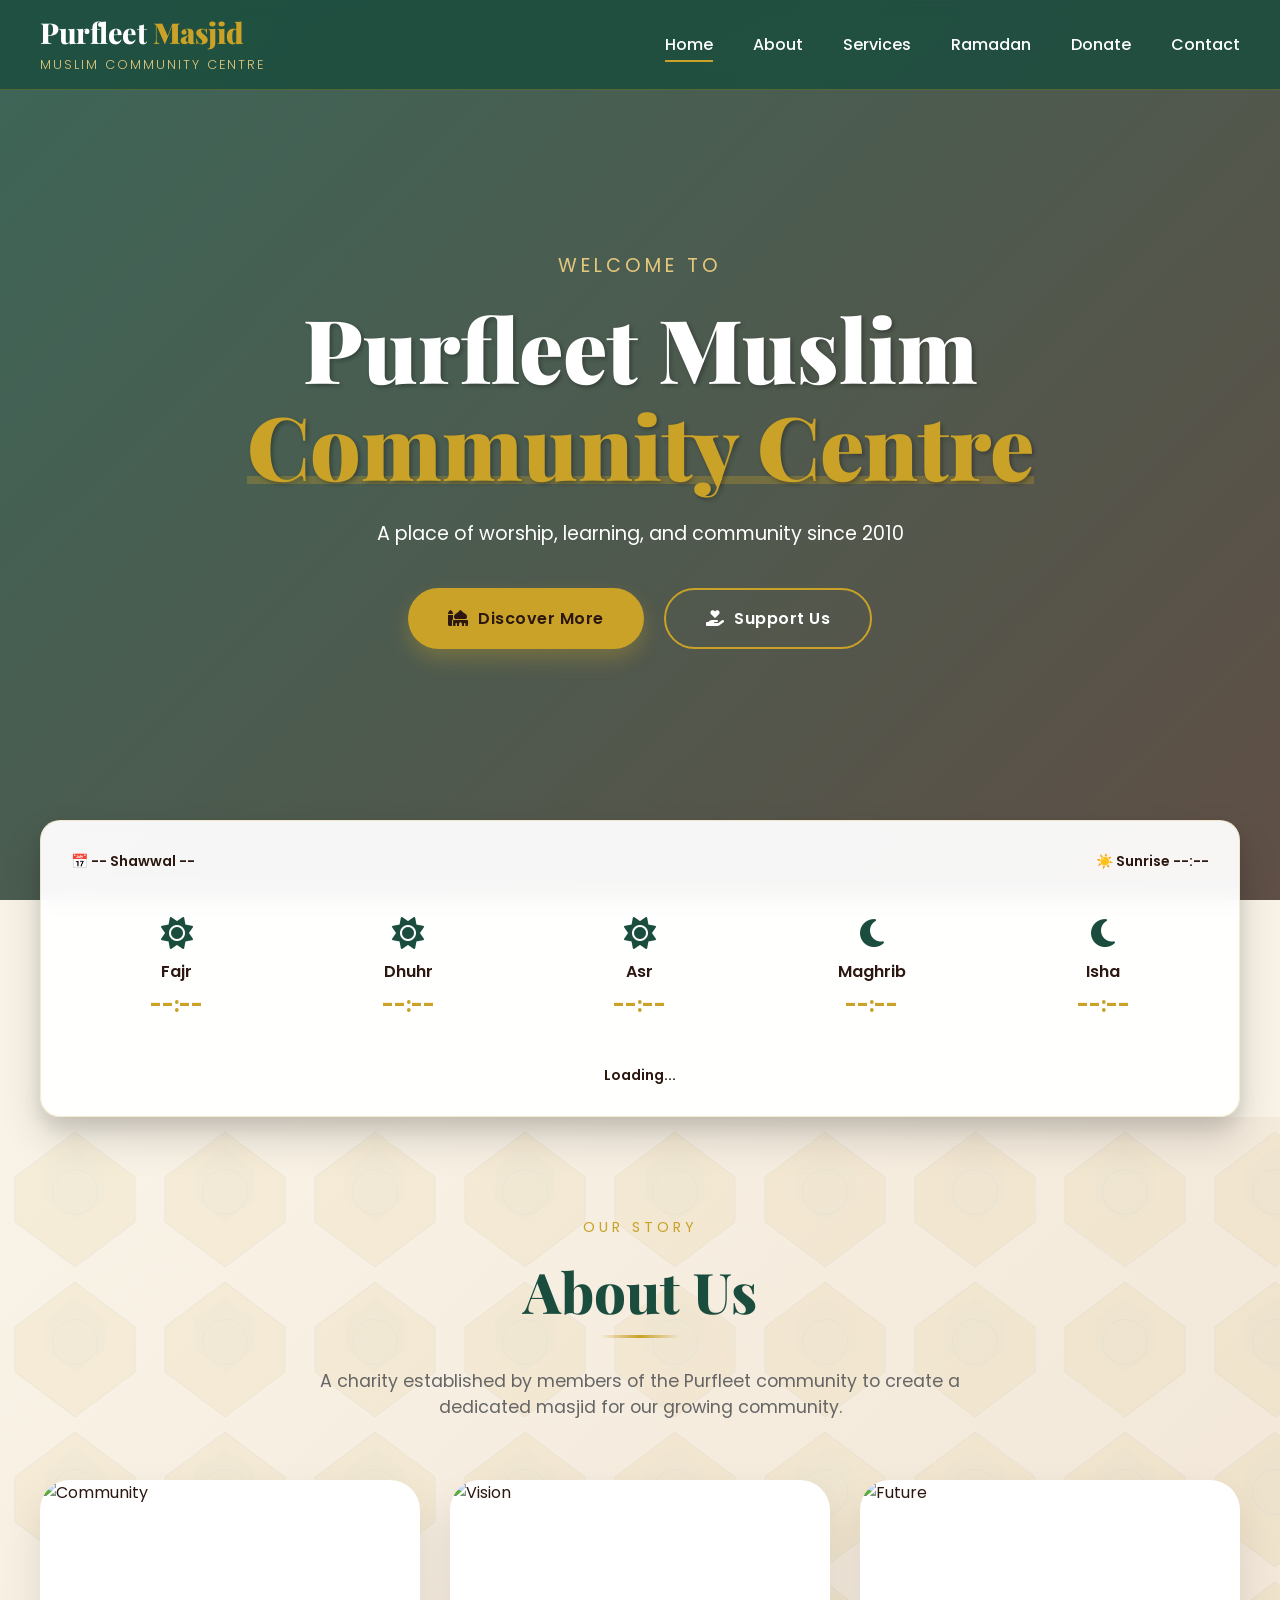
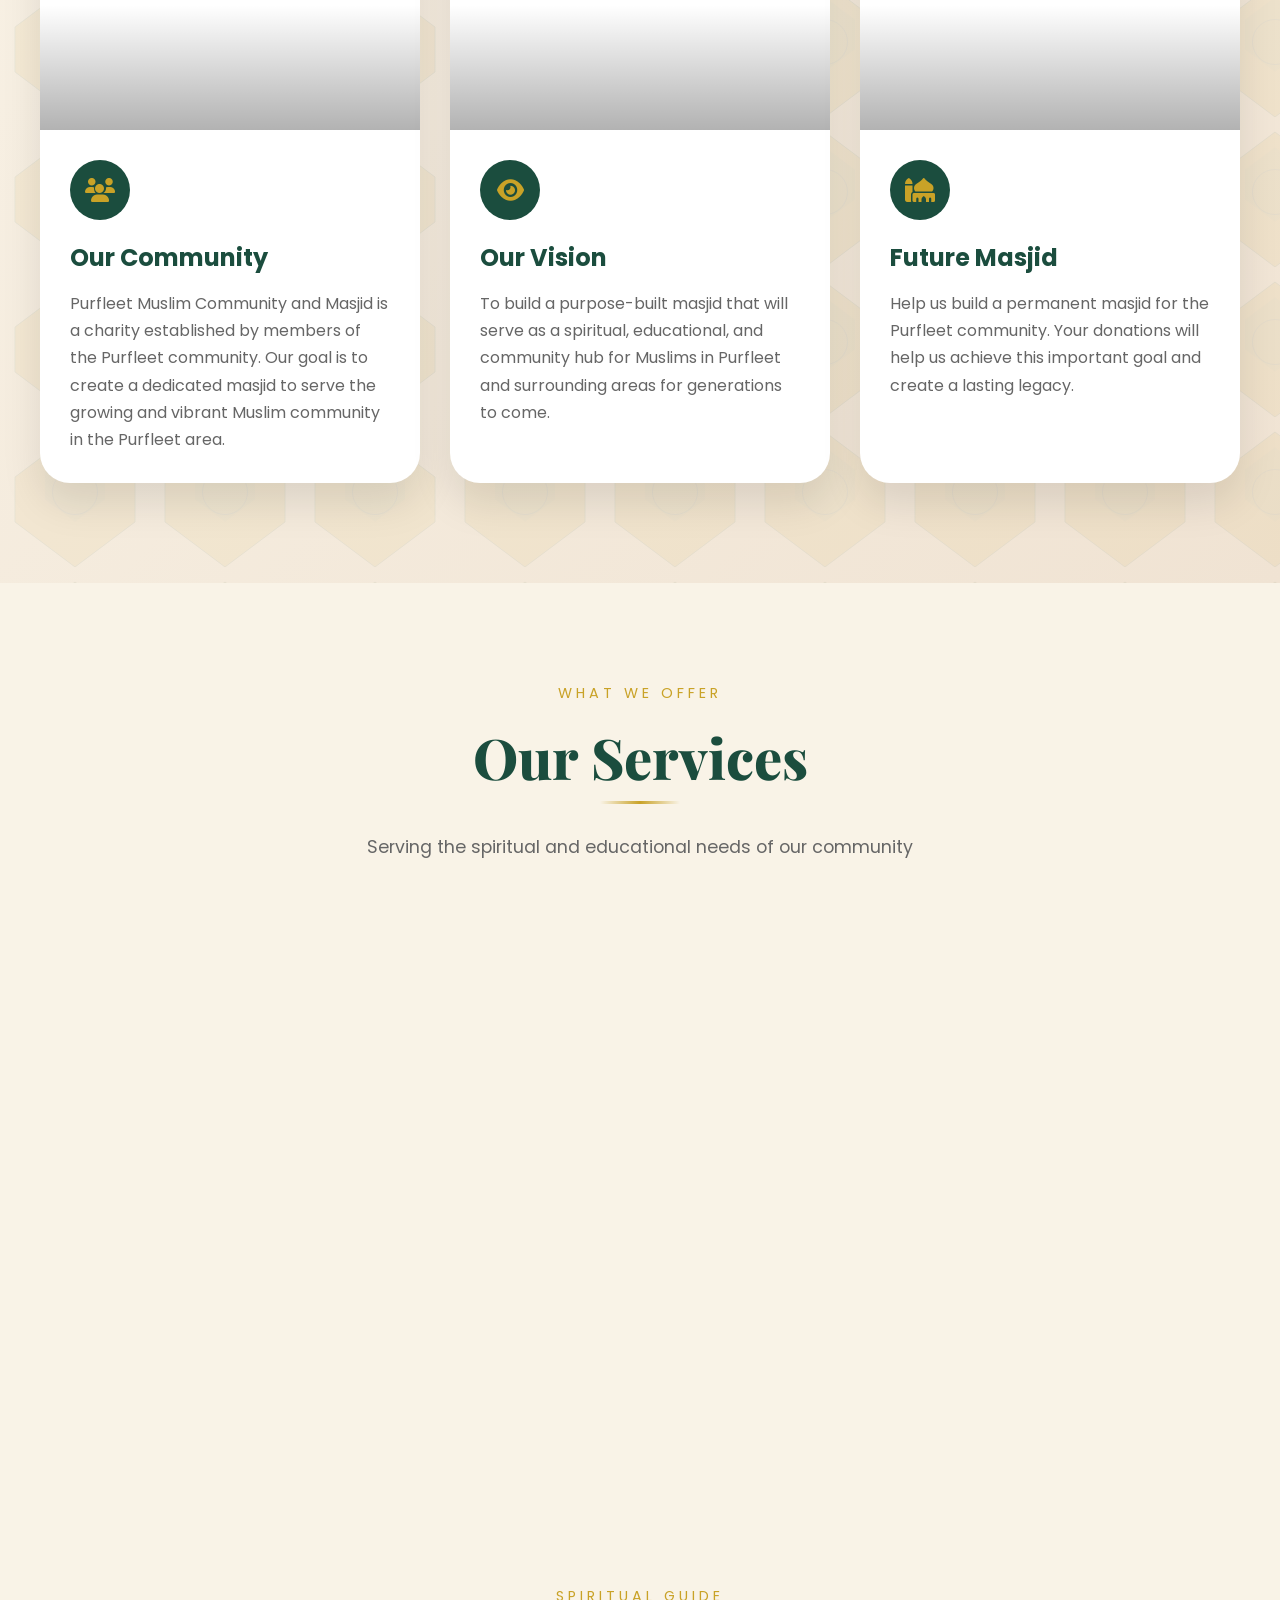
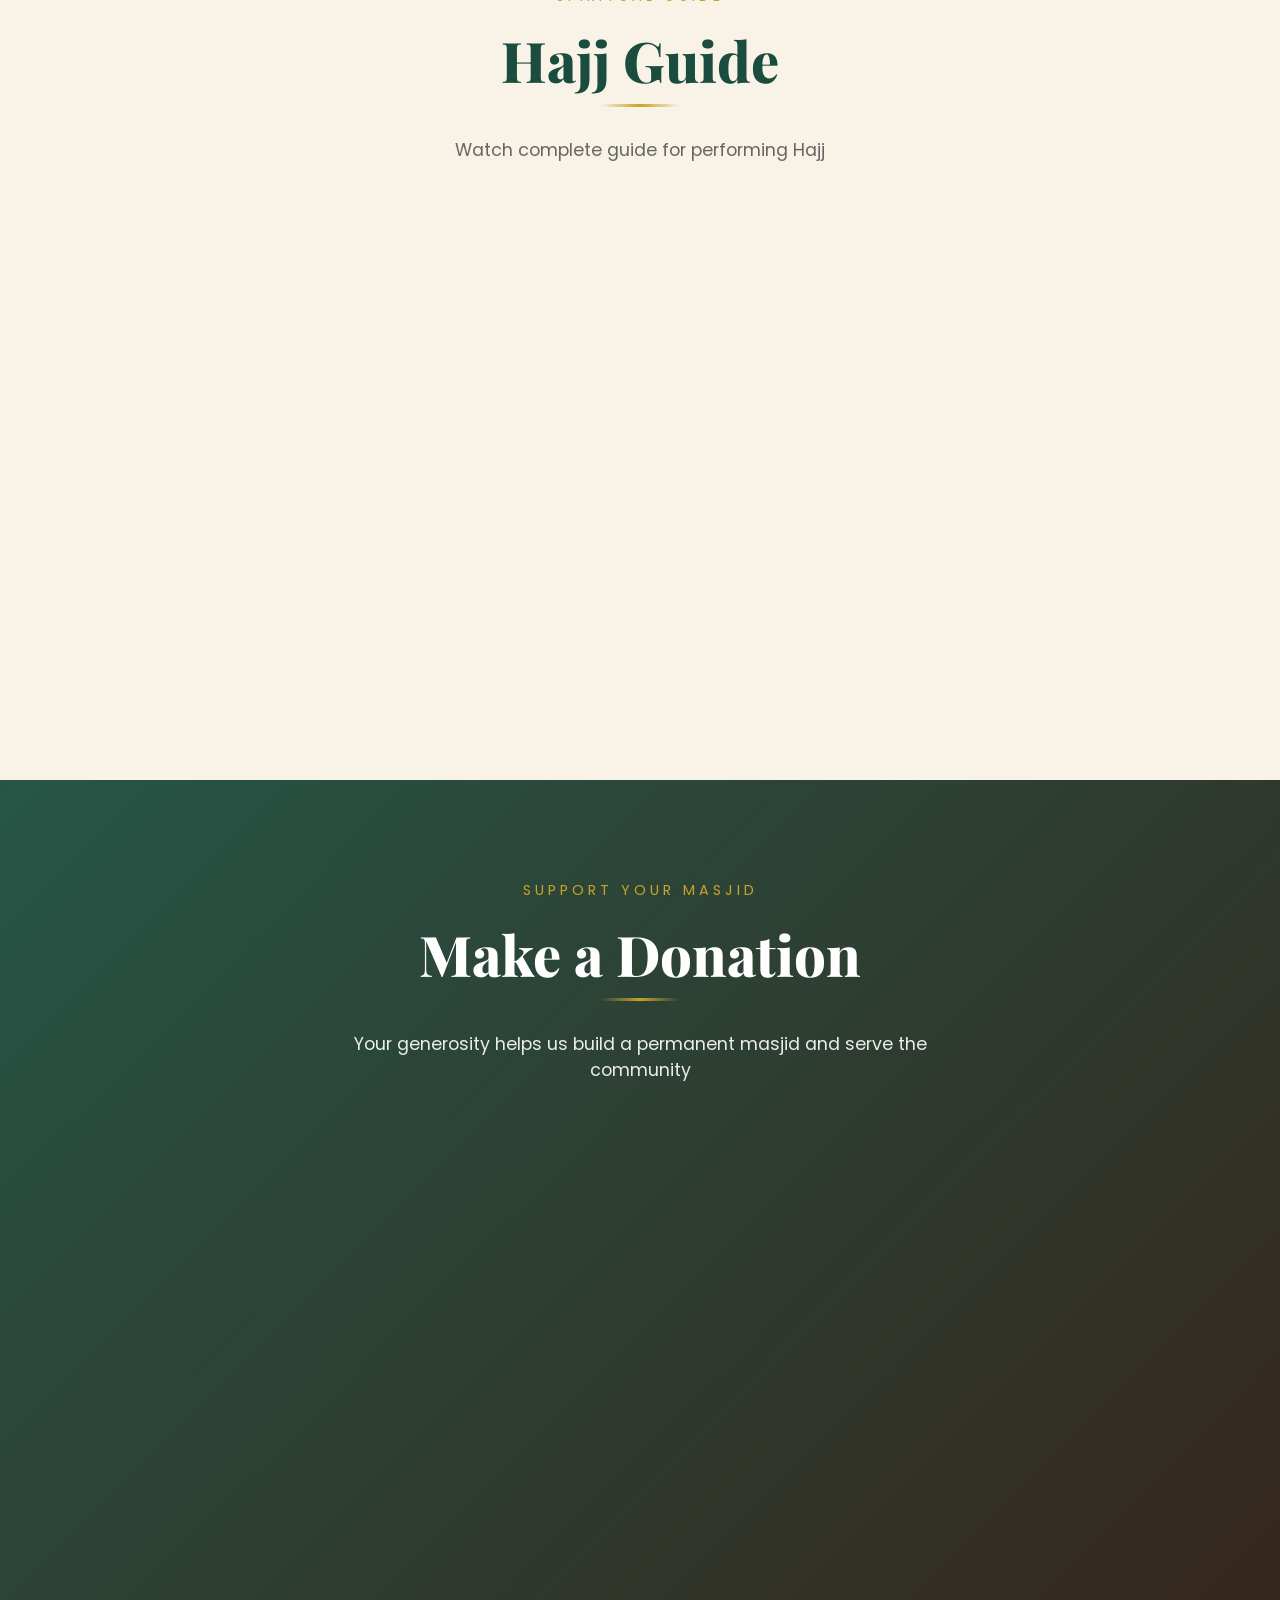
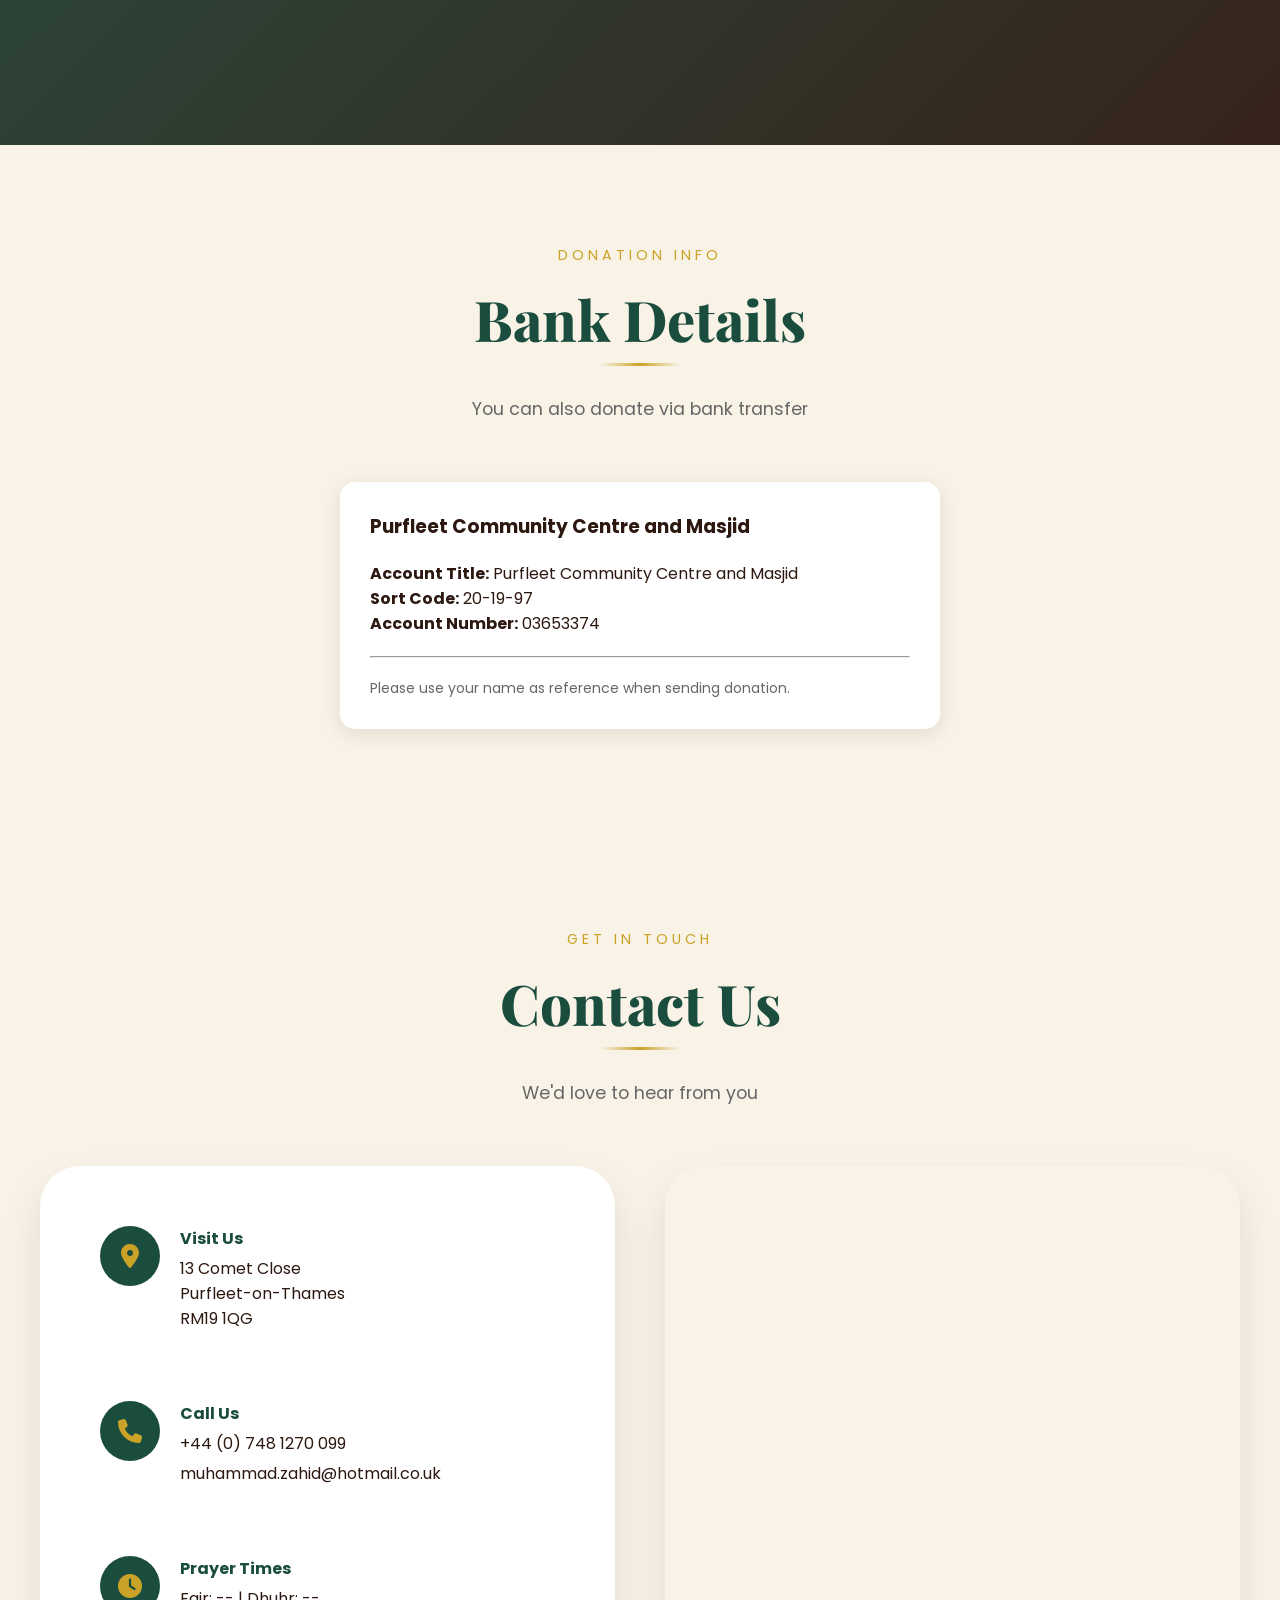
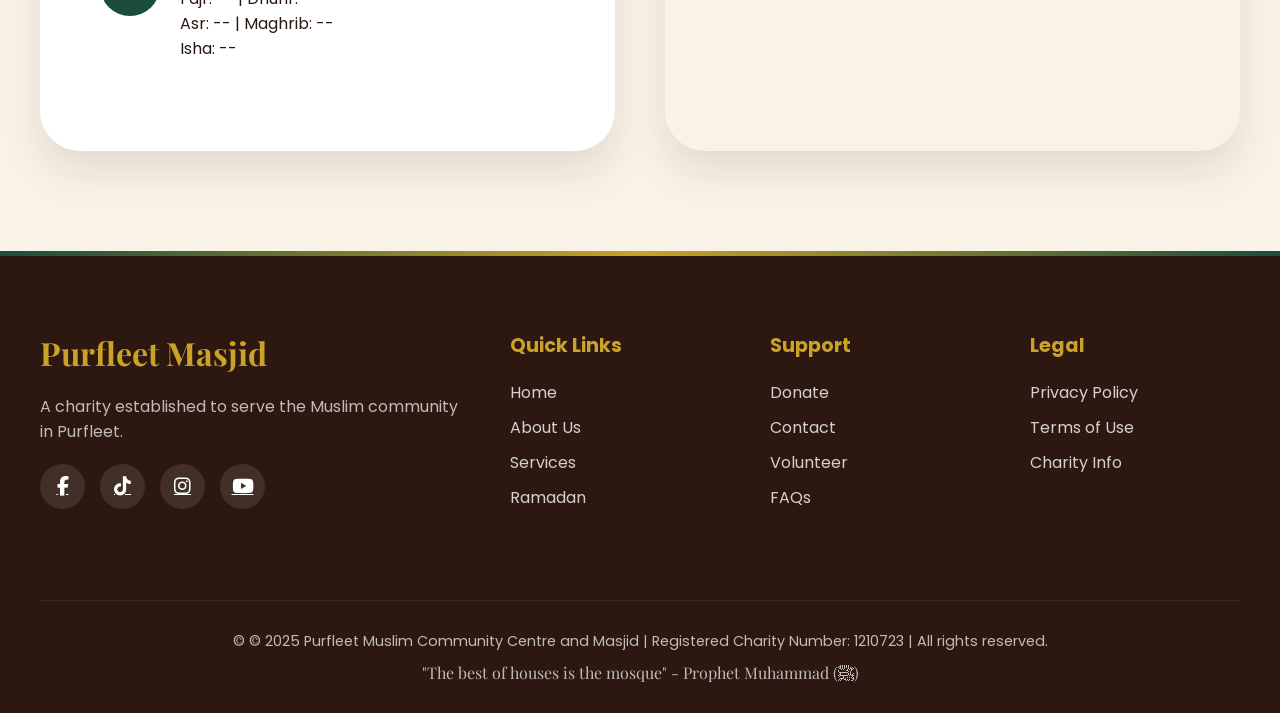
==== commit 69b38e25: "updated" ====
--- a/index.html
+++ b/index.html
@@ -1244,7 +1244,7 @@
     </section>
 
     <!-- Ramadan Section with Table -->
-    <section id="ramadan" class="section ramadan-section">
+<!-- <section id="ramadan" class="section ramadan-section">
         <div class="container">
             <div class="section-header" data-aos="fade-up">
                 <div class="section-subtitle">Blessed Month</div>
@@ -1260,13 +1260,38 @@
                             <th>Iftar</th>
                         </tr>
                     </thead>
-                    <tbody id="ramadan-calendar-body">
-  <!-- JS will populate this automatically -->
+                    <tbody id="ramadan-calendar-body">-->
+<!-- JS will populate this automatically -->
 </tbody>
                 </table>
             </div>
         </div>
     </section>
+
+    <!-- Hajj Guide Video Section -->
+<section id="hajj-video" class="section">
+    <div class="container">
+
+        <div class="section-header" data-aos="fade-up">
+            <div class="section-subtitle">Spiritual Guide</div>
+            <h2 class="section-title">Hajj Guide</h2>
+            <p class="section-description">Watch complete guide for performing Hajj</p>
+        </div>
+
+        <div class="video-container" data-aos="zoom-in">
+            <iframe 
+                width="100%" 
+                height="450" 
+                src="https://www.youtube.com/embed/DVB5KJckdkU" 
+                title="Hajj Guide Video" 
+                frameborder="0" 
+                allow="accelerometer; autoplay; clipboard-write; encrypted-media; gyroscope; picture-in-picture" 
+                allowfullscreen>
+            </iframe>
+        </div>
+
+    </div>
+</section>
 
     <!-- Donation Section -->
             <section id="donate" class="section donation-premium">
@@ -1280,24 +1305,26 @@
                         <div class="donation-card" data-aos="flip-up" data-aos-duration="1000">
                             <h3 style="color: white; margin-bottom: 20px;">Select Donation Amount</h3>
                             <div class="donation-amounts">
+                                <div class="amount-option" onclick="selectAmount(this, 05)">
+                                    <div class="amount">£05</div>
+                                </div>
                                 <div class="amount-option" onclick="selectAmount(this, 10)">
                                     <div class="amount">£10</div>
                                 </div>
-                                <div class="amount-option" onclick="selectAmount(this, 25)">
-                                    <div class="amount">£25</div>
+                                <div class="amount-option" onclick="selectAmount(this, 20)">
+                                    <div class="amount">£20</div>
+                                </div>
+                                <div class="amount-option" onclick="selectAmount(this, 30)">
+                                    <div class="amount">£30</div>
                                 </div>
                                 <div class="amount-option" onclick="selectAmount(this, 50)">
                                     <div class="amount">£50</div>
                                 </div>
-                                <div class="amount-option" onclick="selectAmount(this, 100)">
-                                    <div class="amount">£100</div>
-                                </div>
-                                <div class="amount-option" onclick="selectAmount(this, 250)">
-                                    <div class="amount">£250</div>
-                                </div>
-                                <div class="amount-option" onclick="selectAmount(this, 500)">
-                                    <div class="amount">£500</div>
-                                </div>
+                                <a href="https://square.link/u/Wd4nEaqc" target="_blank" style="text-decoration: none;">
+    <div class="amount-option">
+        <div class="amount">Other</div>
+    </div>
+</a>
                             </div>
                             <a href="https://square.link/u/Wd4nEaqc" target="_blank" class="donate-now-btn" style="text-decoration: none;">
     <i class="fas fa-heart"></i>
@@ -1310,6 +1337,45 @@
                     </div>
                 </div>
             </section>
+
+            <!-- Bank Details Section -->
+<section id="bank-details" class="section">
+    <div class="container">
+
+        <div class="section-header" data-aos="fade-up">
+            <div class="section-subtitle">Donation Info</div>
+            <h2 class="section-title">Bank Details</h2>
+            <p class="section-description">You can also donate via bank transfer</p>
+        </div>
+
+        <div class="bank-card" data-aos="zoom-in" style="
+            max-width: 600px;
+            margin: auto;
+            padding: 30px;
+            border-radius: 15px;
+            background: #ffffff;
+            box-shadow: 0 5px 20px rgba(0,0,0,0.1);
+            text-align: left;
+        ">
+
+            <h3 style="margin-bottom: 20px;">
+                Purfleet Community Centre and Masjid
+            </h3>
+
+            <p><strong>Account Title:</strong> Purfleet Community Centre and Masjid</p>
+            <p><strong>Sort Code:</strong> 20-19-97</p>
+            <p><strong>Account Number:</strong> 03653374</p>
+
+            <hr style="margin: 20px 0;">
+
+            <p style="font-size: 14px; color: #666;">
+                Please use your name as reference when sending donation.
+            </p>
+
+        </div>
+
+    </div>
+</section>
 
     <!-- Contact Section -->
     <section id="contact" class="section">
@@ -1327,7 +1393,7 @@
                         </div>
                         <div class="contact-text">
                             <h4>Visit Us</h4>
-                            <p>Purfleet Primary School<br>Tank Hill Road<br>Purfleet, RM19 1TA</p>
+                            <p>13 Comet Close<br> Purfleet-on-Thames<br>RM19 1QG</p>    
                         </div>
                     </div>
                     <div class="contact-item">
@@ -1336,19 +1402,27 @@
                         </div>
                         <div class="contact-text">
                             <h4>Call Us</h4>
-                            <p>+44 (0) 1708 123 456</p>
-                            <p style="margin-top: 5px;">info@purfleetmasjid.co.uk</p>
+                            <p>+44 (0) 748 1270 099</p>
+                            <p style="margin-top: 5px;">	muhammad.zahid@hotmail.co.uk</p>
                         </div>
                     </div>
                     <div class="contact-item">
-                        <div class="contact-icon">
-                            <i class="fas fa-clock"></i>
-                        </div>
-                        <div class="contact-text">
-                            <h4>Prayer Times</h4>
-                            <p>Fajr: 5:01 AM | Dhuhr: 13:05 PM<br>Asr: 16:36 PM | Maghrib: 19:31<br>Isha: 21:20 PM</p>
-                        </div>
-                    </div>
+    <div class="contact-icon">
+        <i class="fas fa-clock"></i>
+    </div>
+    <div class="contact-text">
+        <h4>Prayer Times</h4>
+        <p>
+            Fajr: <span id="ct-fajr">--</span> | 
+            Dhuhr: <span id="ct-dhuhr">--</span><br>
+
+            Asr: <span id="ct-asr">--</span> | 
+            Maghrib: <span id="ct-maghrib">--</span><br>
+
+            Isha: <span id="ct-isha">--</span>
+        </p>
+    </div>
+</div>
                 </div>
                 <div class="map-premium" data-aos="fade-left" data-aos-duration="1000">
                     <iframe 
@@ -1402,12 +1476,12 @@
                     <ul>
                         <li><a href="#">Privacy Policy</a></li>
                         <li><a href="#">Terms of Use</a></li>
-                        <li><a href="#">Charity Info</a></li>
+                        <li><a href="https://register-of-charities.charitycommission.gov.uk/en/charity-search/-/charity-details/5244179/trustees?_uk_gov_ccew_onereg_charitydetails_web_portlet_CharityDetailsPortlet_organisationNumber=5244179">Charity Info</a></li>
                     </ul>
                 </div>
             </div>
             <div class="copyright">
-                <p>&copy; 2025 Purfleet Muslim Community Centre and Masjid. All rights reserved.</p>
+                <p>&copy; © 2025 Purfleet Muslim Community Centre and Masjid | Registered Charity Number: 1210723 | All rights reserved.</p>
                 <p style="margin-top: 10px; font-family: 'Playfair Display'; font-size: 1rem;">"The best of houses is the mosque" - Prophet Muhammad (ﷺ)</p>
             </div>
         </div>
@@ -1608,6 +1682,7 @@
 
         updatePrayerHTML();
         updatePrayerSystem();
+        updateContactPrayerTimes(todayData);
     }
 
     function updatePrayerHTML() {
@@ -1669,6 +1744,22 @@
     setInterval(updatePrayerSystem, 1000);
     fetchRamadanCalendar(); // this also triggers today’s prayer info
 };
+function updateContactPrayerTimes(todayData) {
+    const map = {
+        fajr: "Fajr",
+        dhuhr: "Dhuhr",
+        asr: "Asr",
+        maghrib: "Maghrib",
+        isha: "Isha"
+    };
+
+    Object.keys(map).forEach(key => {
+        const el = document.getElementById("ct-" + key);
+        if (el && todayData[map[key]]) {
+            el.innerText = todayData[map[key]].split(" ")[0];
+        }
+    });
+}
 </script>
 </body>
 </html>
